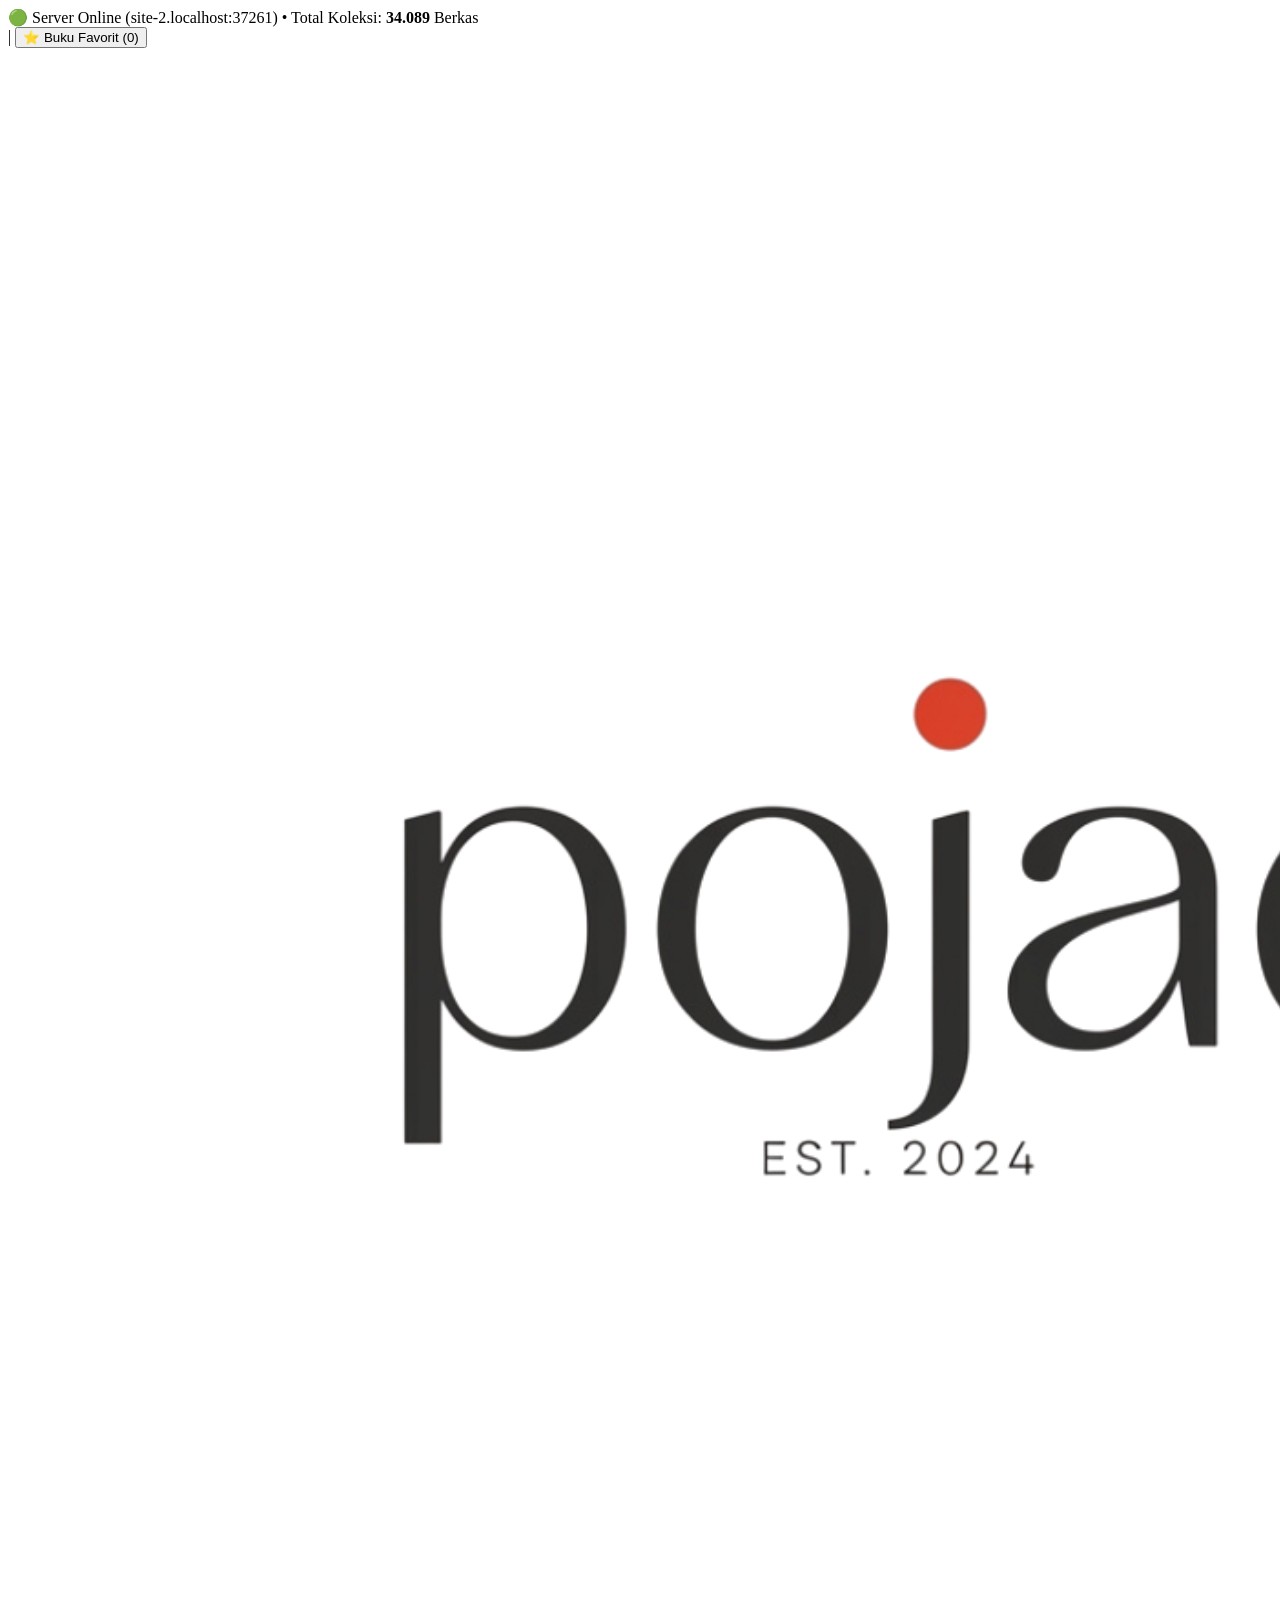
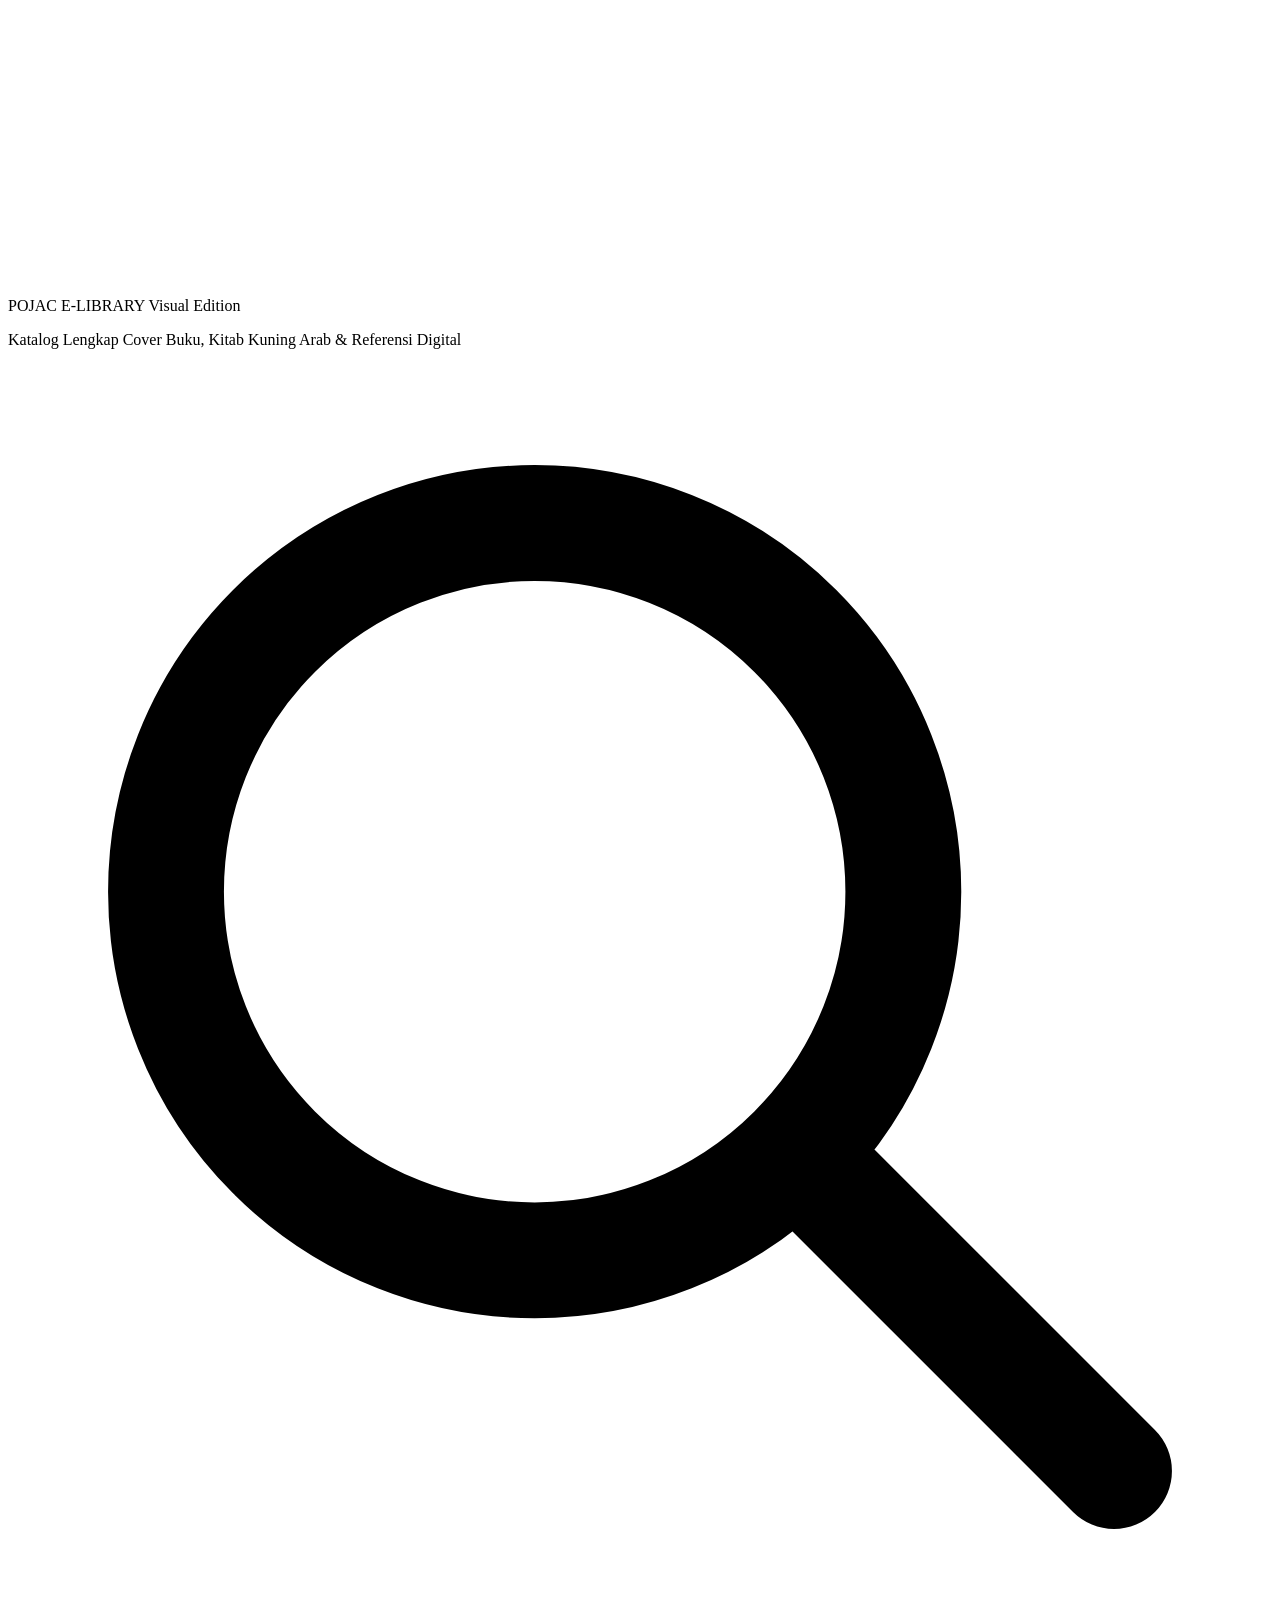
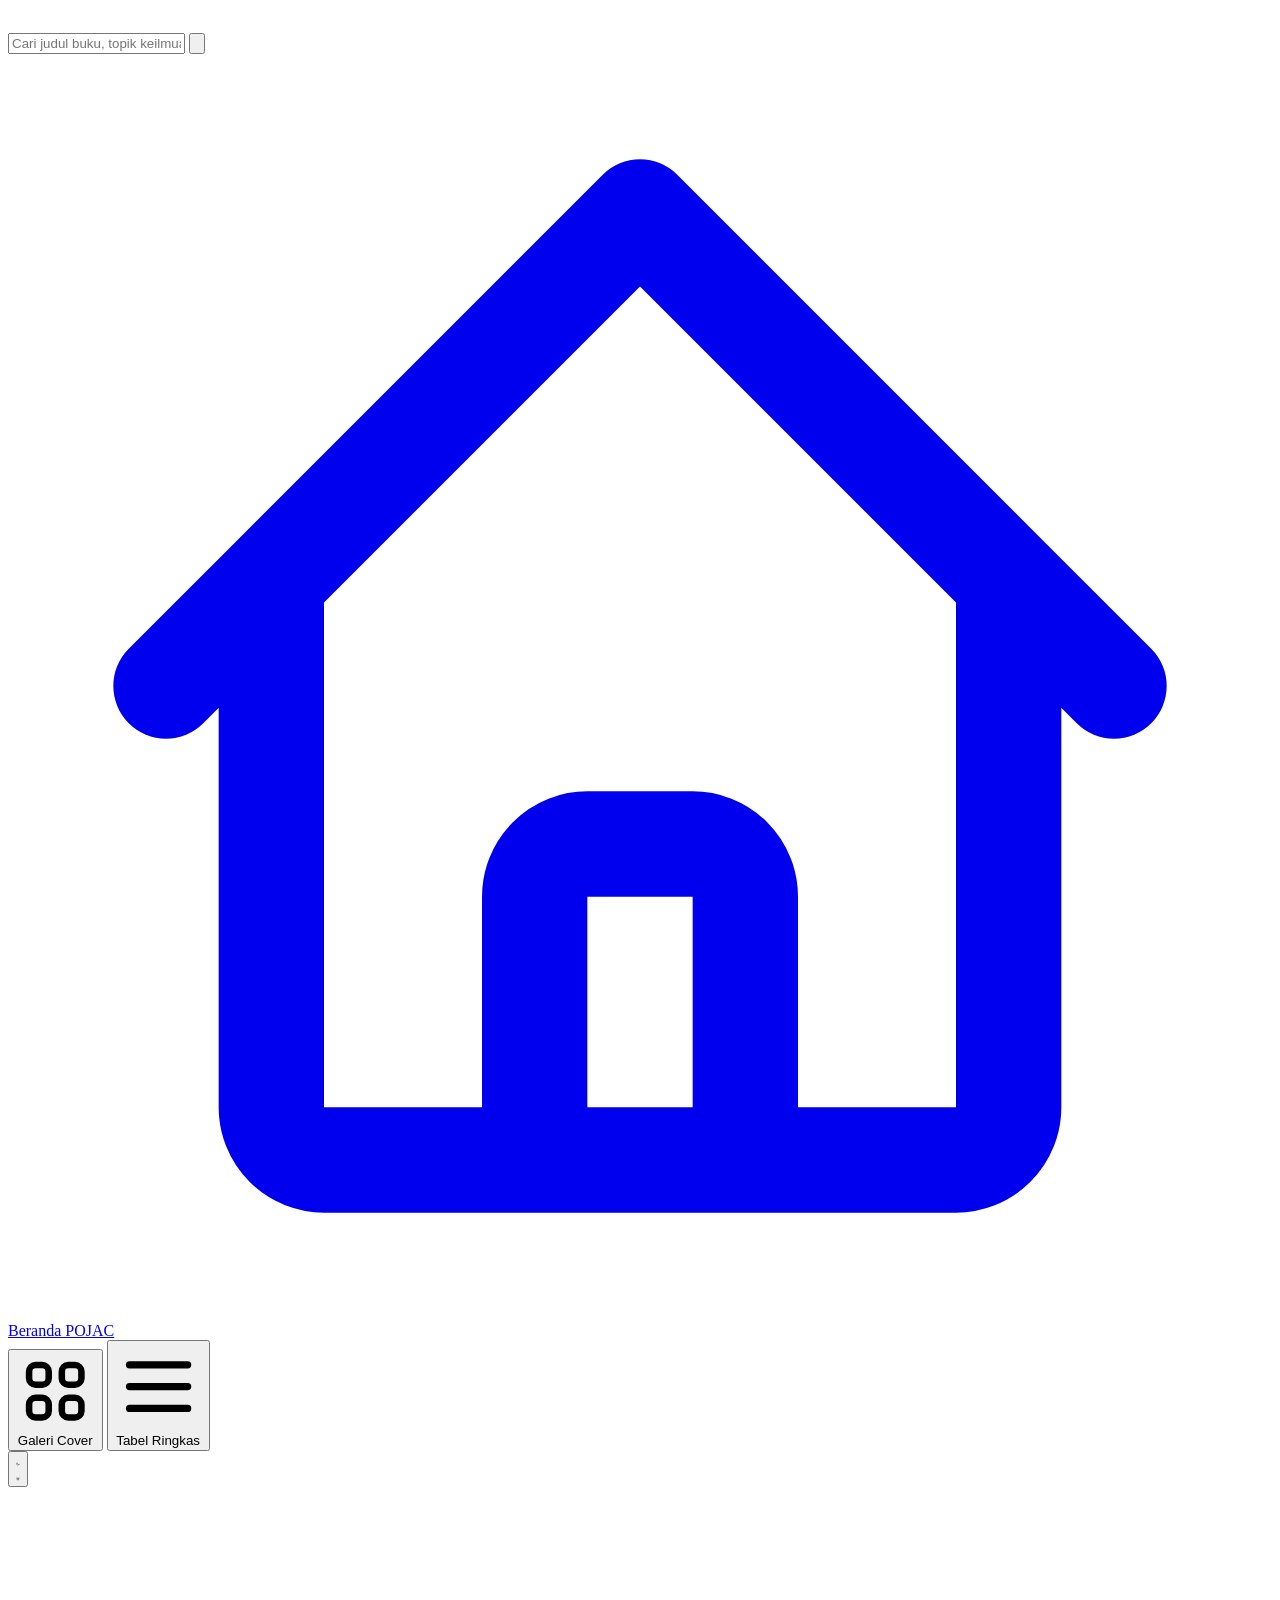
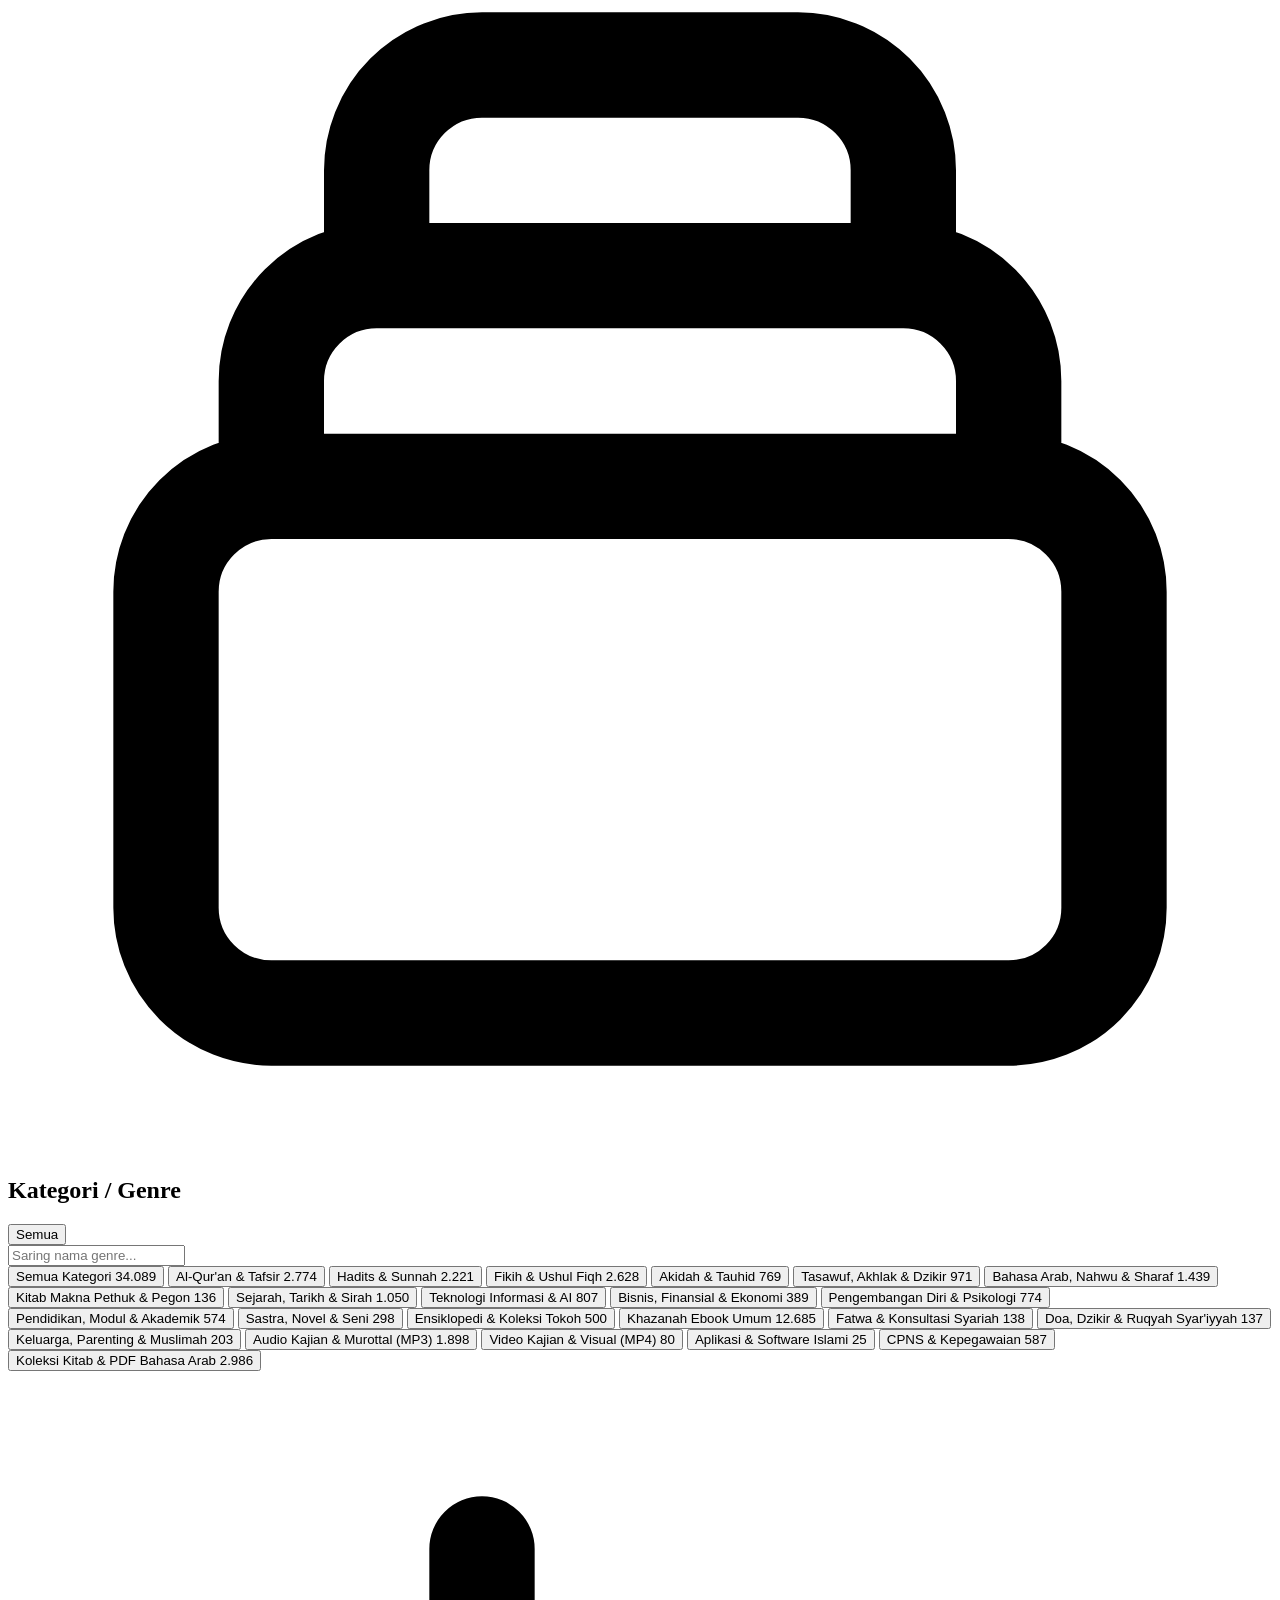
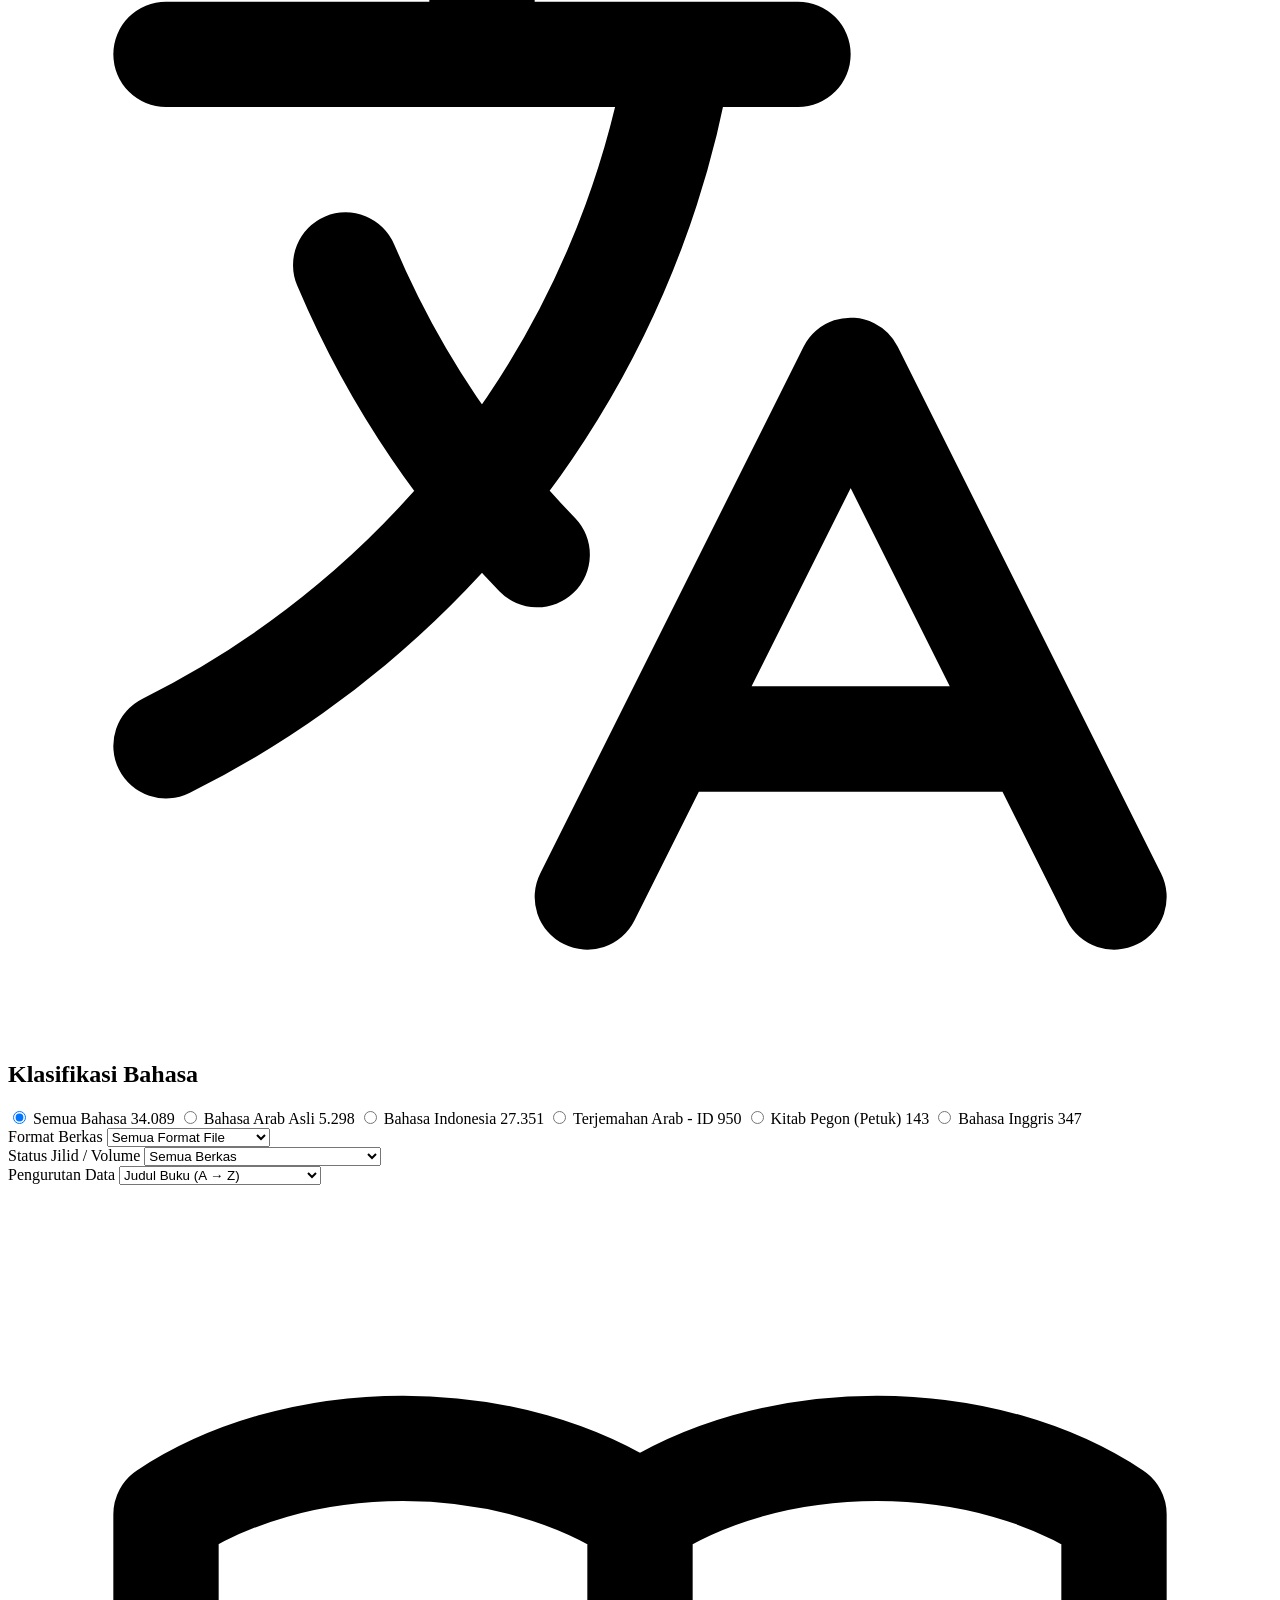
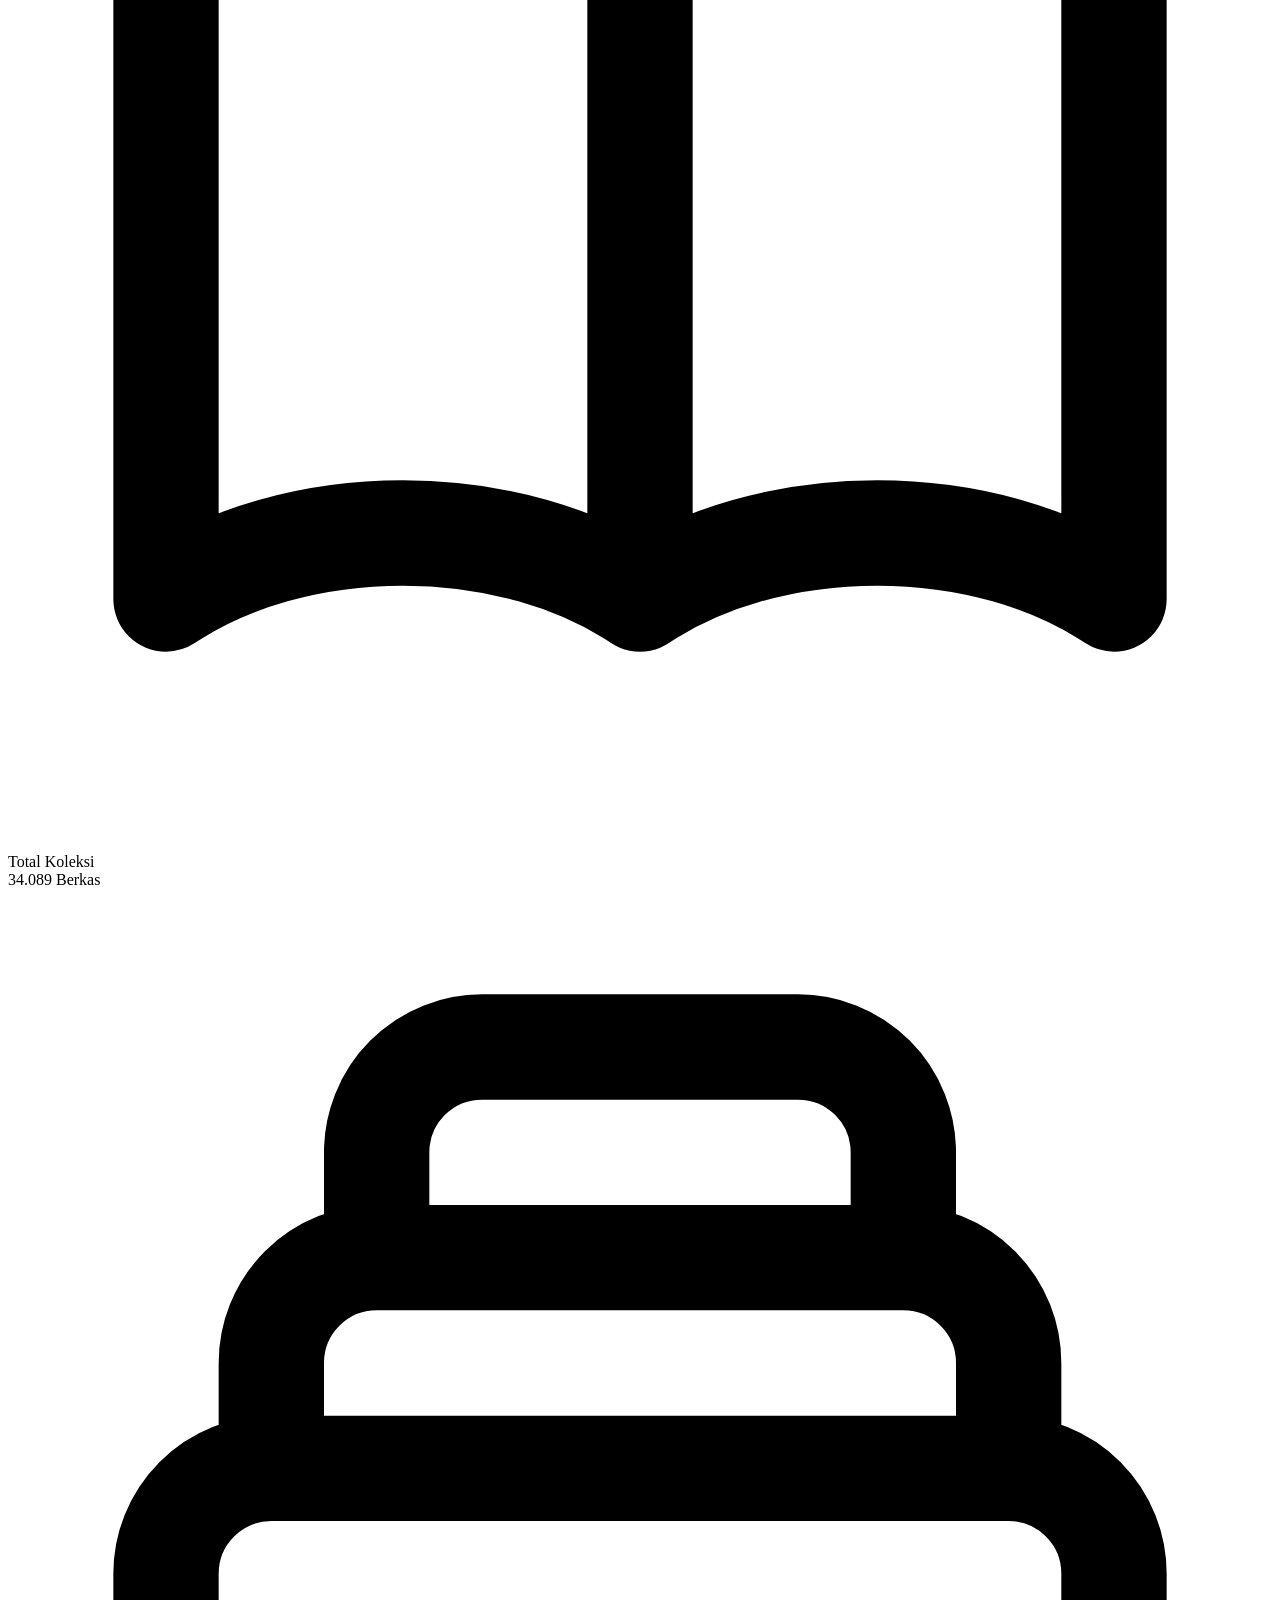
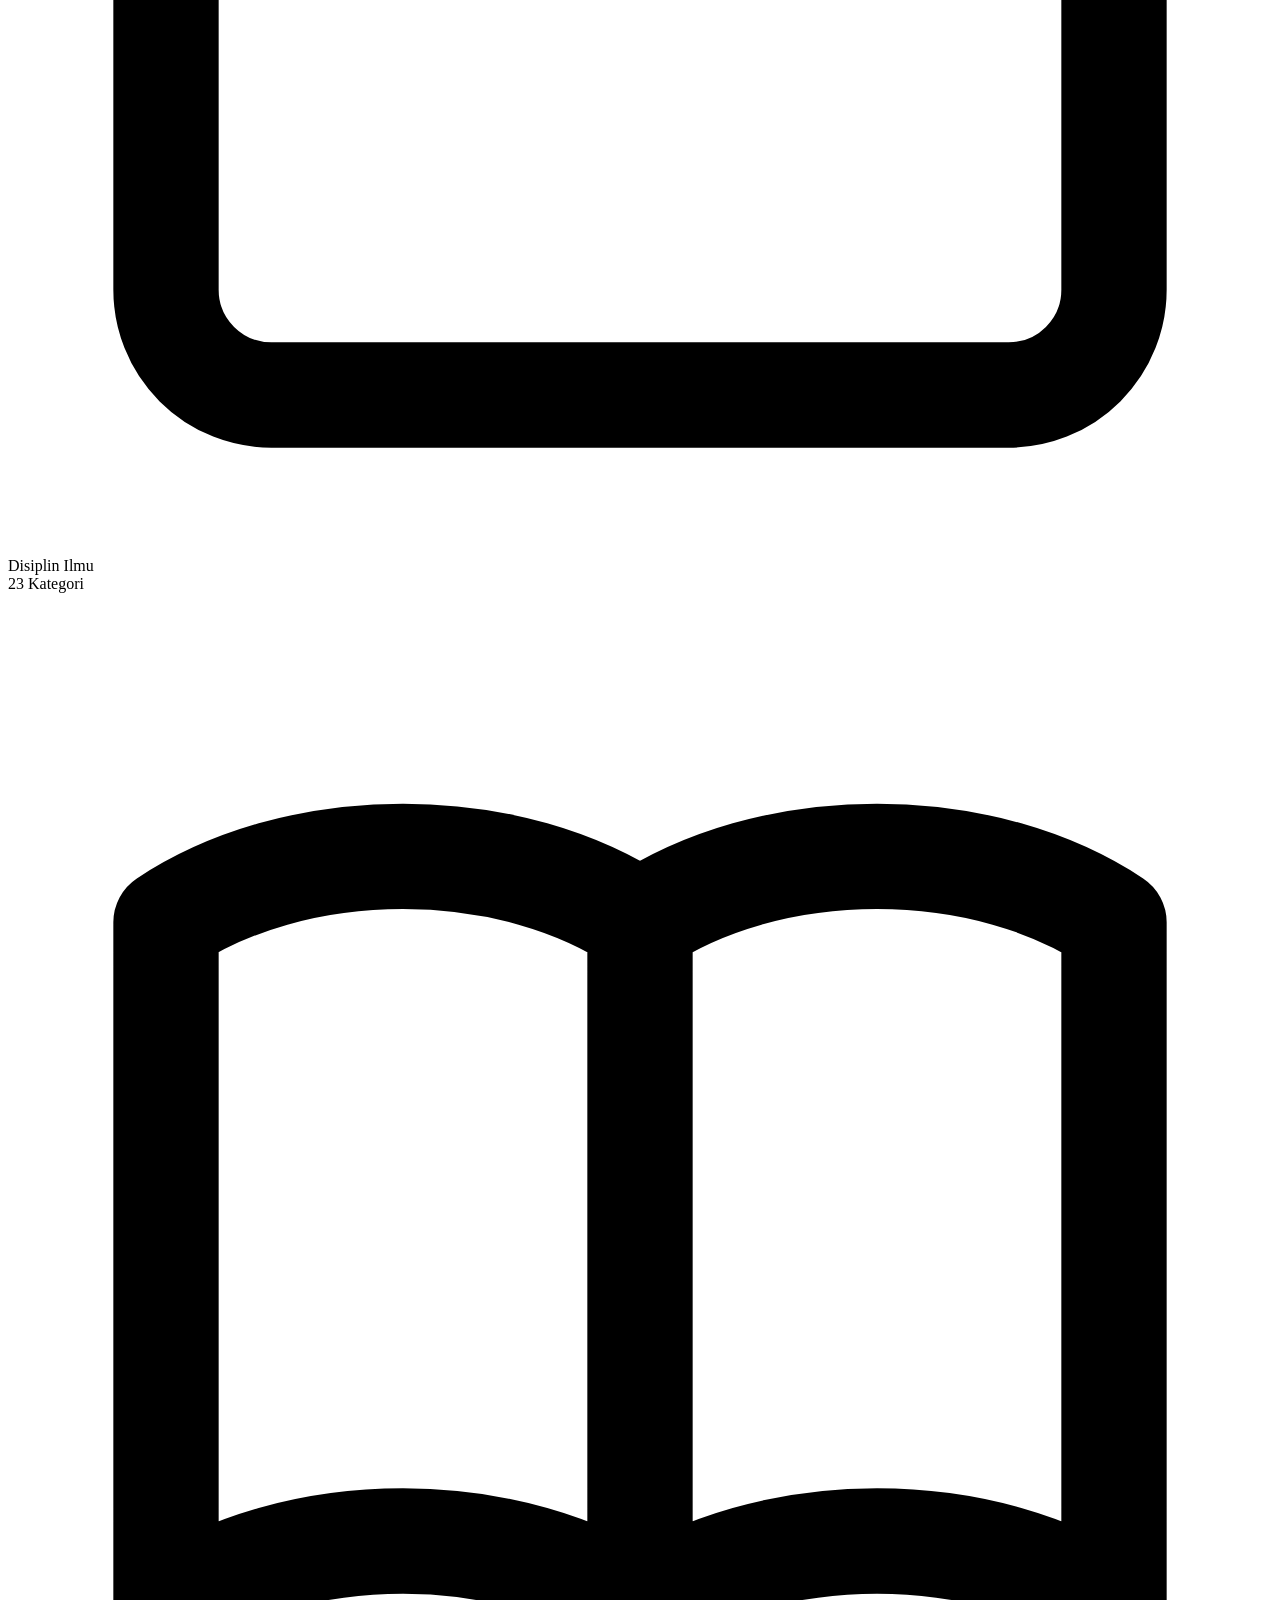
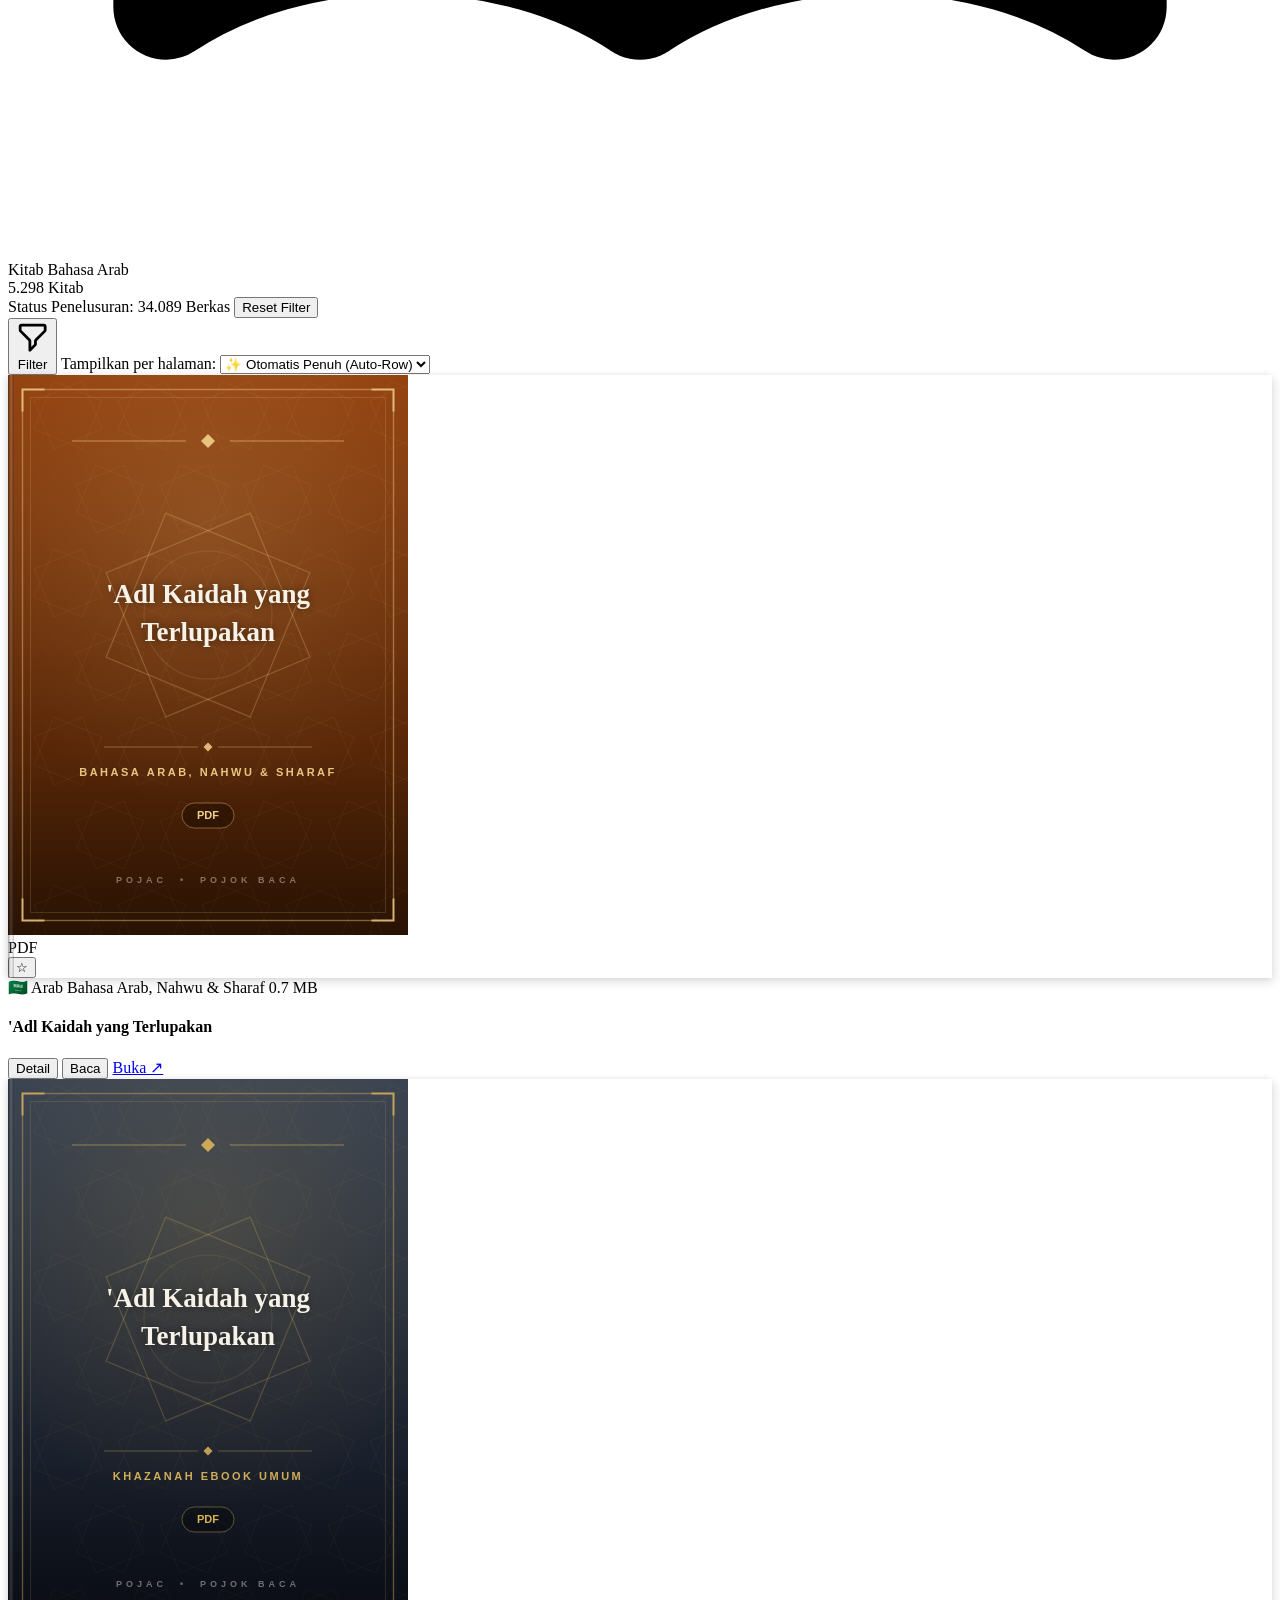
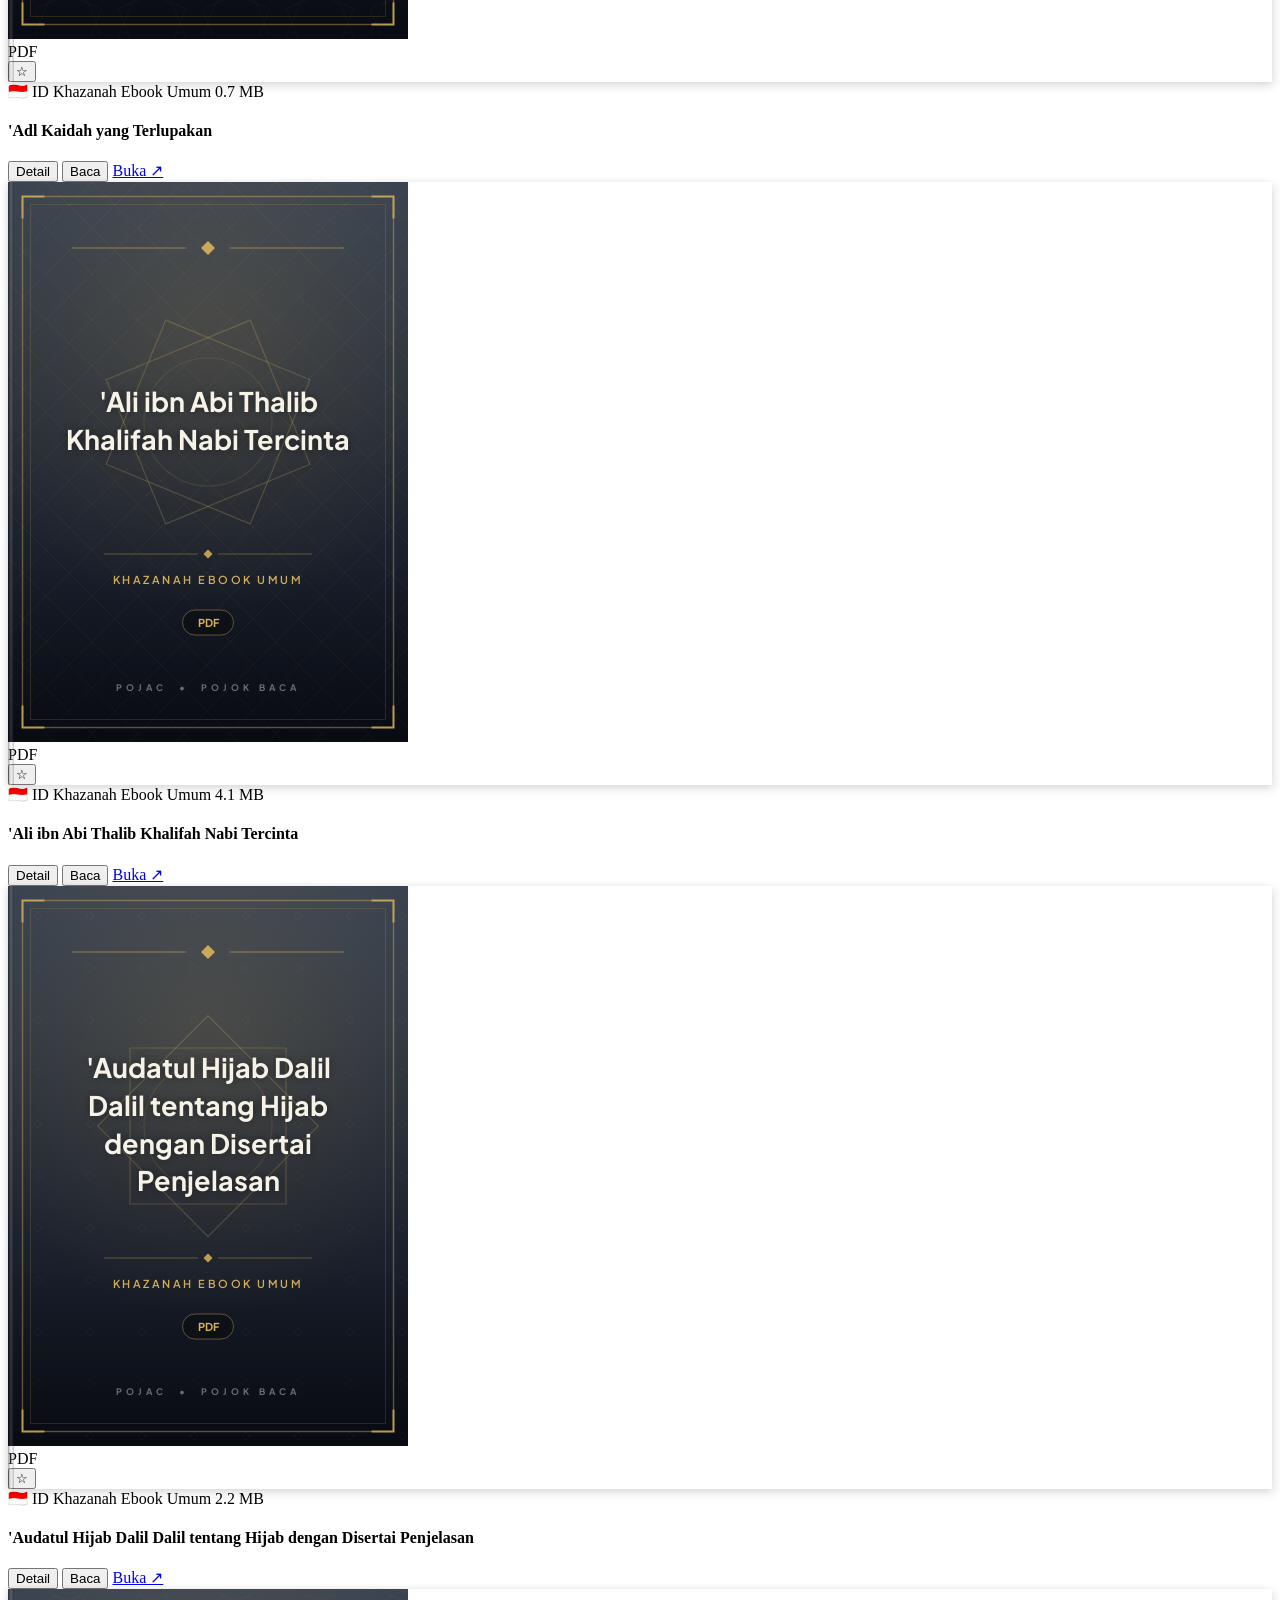
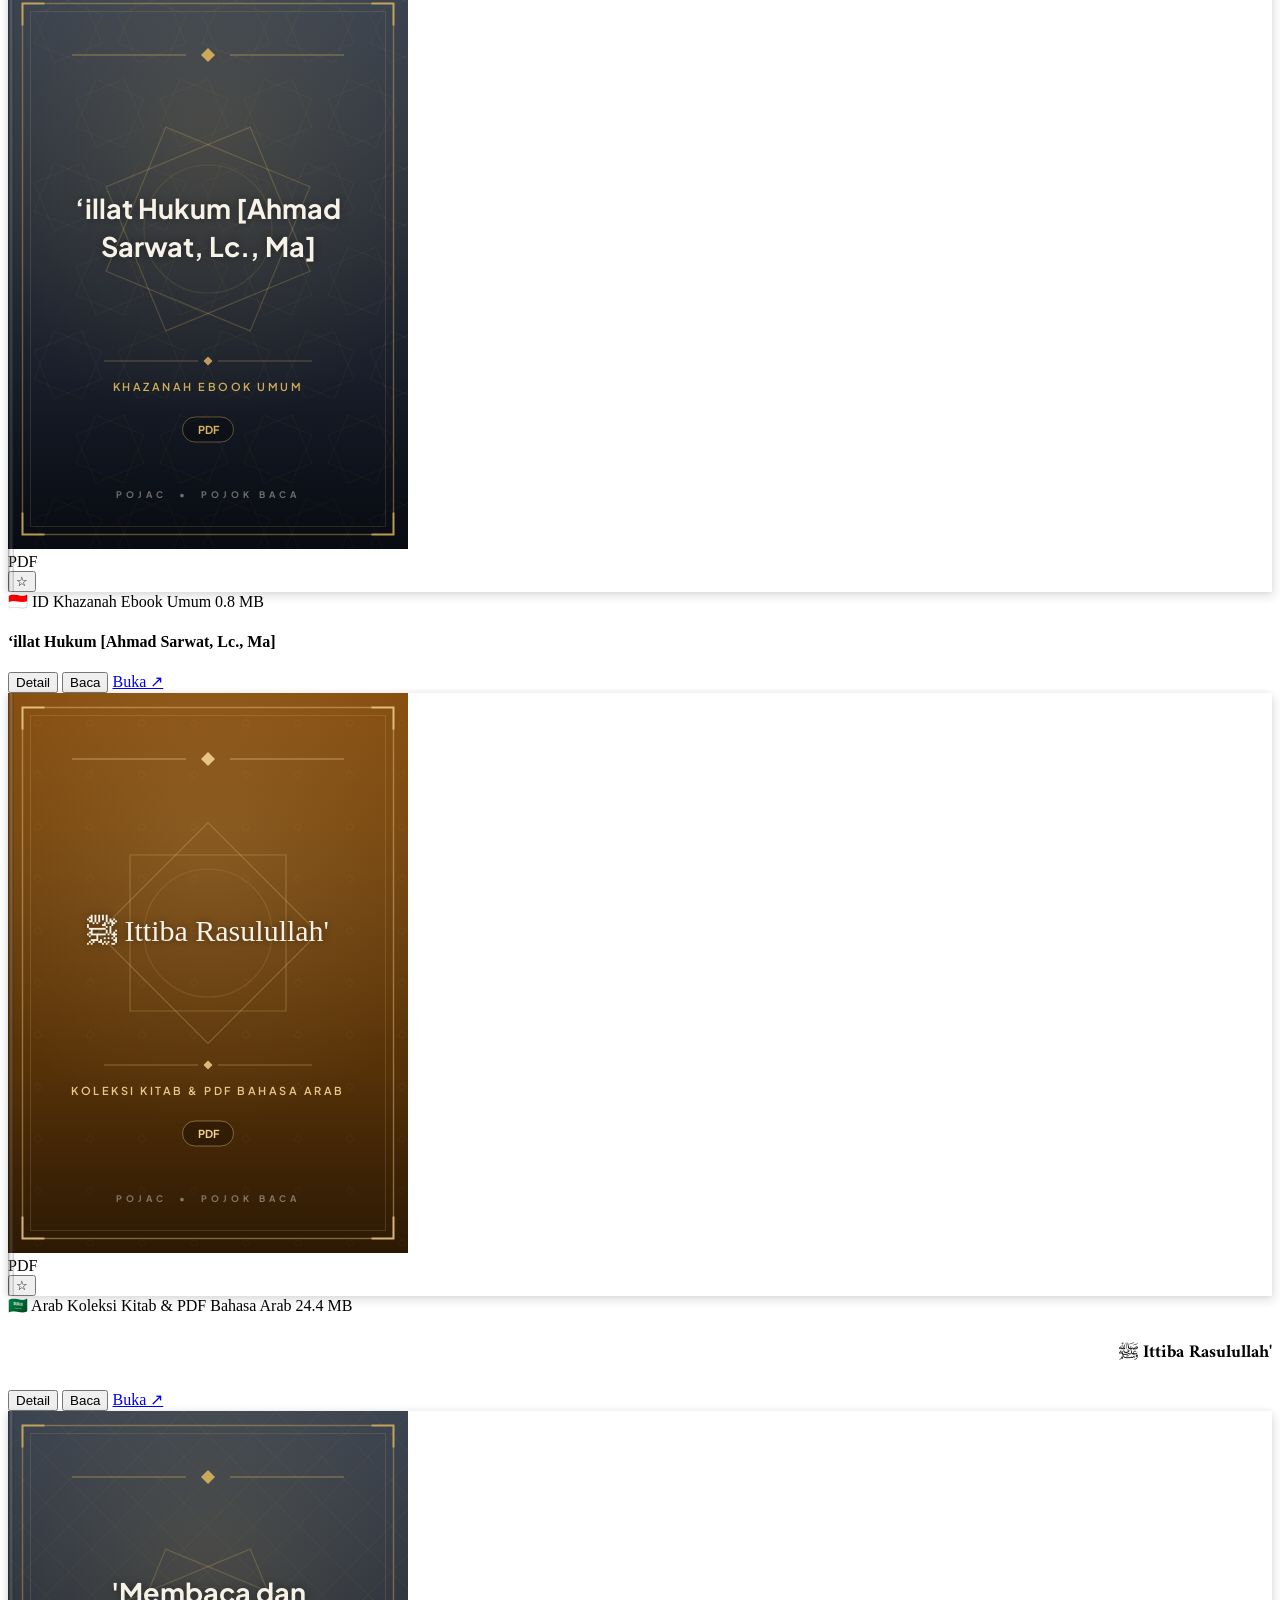
==== E-Library_Pojac.html @ 5c416cfa "feat: POJAC public static CDN assets" ====
<!DOCTYPE html>
<html lang="id" class="h-full">
<head>
  <meta charset="UTF-8">
  <meta name="viewport" content="width=device-width, initial-scale=1.0">
  <title>POJAC E-Library — Katalog Digital Pojok Baca</title>
  <meta name="description" content="Katalog digital 34.000+ koleksi kitab kuning, e-book, audio kajian & literatur modern POJAC (Pojok Baca).">
  <link rel="icon" type="image/png" href="assets/logo_pojak_square.png">

  <!-- Tailwind CSS CDN -->
  <script src="https://cdn.tailwindcss.com"></script>
  <script>
    tailwind.config = {
      darkMode: 'class',
      theme: {
        extend: {
          colors: {
            brand: {
              50: '#F0F9FF',
              100: '#E0F2FE',
              500: '#0284C7',
              600: '#0369A1',
              700: '#075985',
              800: '#0C4A6E',
              900: '#0B132B',
              950: '#070D1F'
            },
            gold: {
              400: '#FBBF24',
              500: '#F59E0B',
              600: '#D97706',
              700: '#B45309'
            }
          },
          fontFamily: {
            sans: ['"Plus Jakarta Sans"', 'ui-sans-serif', 'system-ui', 'sans-serif'],
            arabic: ['"Amiri"', '"Traditional Arabic"', 'serif']
          }
        }
      }
    }
  </script>

  <!-- Mode gelap: terapkan preferensi tersimpan sebelum render (anti-kilat putih) -->
  <script>
    (function () {
      try {
        var t = localStorage.getItem('pojac_theme');
        if (t === 'dark' || (!t && window.matchMedia && window.matchMedia('(prefers-color-scheme: dark)').matches)) {
          document.documentElement.classList.add('dark');
        }
      } catch (e) { /* abaikan */ }
    })();
  </script>
  <link rel="stylesheet" href="assets/dark-mode.css?v=2.3.0">

  <!-- Google Fonts: Plus Jakarta Sans & Amiri -->
  <link rel="preconnect" href="https://fonts.googleapis.com">
  <link rel="preconnect" href="https://fonts.gstatic.com" crossorigin>
  <link href="https://fonts.googleapis.com/css2?family=Amiri:ital,wght@0,400;0,700;1,400;1,700&family=Plus+Jakarta+Sans:ital,wght@0,400;0,500;0,600;0,700;0,800;1,400;1,600&display=swap" rel="stylesheet">

  <style>
    /* Styling scrollbar */
    ::-webkit-scrollbar { width: 7px; height: 7px; }
    ::-webkit-scrollbar-track { background: #F1F5F9; }
    ::-webkit-scrollbar-thumb { background: #CBD5E1; border-radius: 9999px; }
    ::-webkit-scrollbar-thumb:hover { background: #94A3B8; }

    .arabic-title {
      font-family: 'Amiri', serif;
      font-size: 1.12rem;
      line-height: 1.75rem;
      direction: rtl;
      text-align: right;
    }

    /* Book cover 3D spine and shine effect */
    .book-cover-frame {
      box-shadow: 2px 4px 10px rgba(0, 0, 0, 0.12), -2px 0 6px rgba(0, 0, 0, 0.08);
      position: relative;
    }
    .book-spine-line {
      position: absolute;
      top: 0;
      bottom: 0;
      left: 0;
      width: 6px;
      background: linear-gradient(to right, rgba(0,0,0,0.35), rgba(255,255,255,0.15), rgba(0,0,0,0.2));
      z-index: 10;
    }
  </style>
</head>
<body class="bg-slate-100 text-slate-800 antialiased min-h-screen flex flex-col font-sans overflow-x-hidden">

  <!-- TOP STATUS & ACCESS BAR (FULL DESKTOP) -->
  <div class="bg-slate-900 text-slate-300 text-xs px-6 py-2 border-b border-slate-800 flex flex-wrap justify-between items-center gap-2">
    <div class="flex items-center space-x-3">
      <span id="server-status-pill" class="inline-flex items-center gap-1.5 font-medium text-emerald-400">
        <span class="w-2 h-2 rounded-full bg-emerald-400 animate-pulse"></span>
        Sistem Siap (File Mode)
      </span>
      <span class="text-slate-600">•</span>
      <span>Total Koleksi: <strong class="text-white">34.089</strong> Berkas</span>
      <span class="text-slate-600 admin-only" style="display:none">•</span>
      <span class="admin-only" style="display:none">Kapasitas Cloud: <strong class="text-white">498,68 GB</strong></span>
      <span class="text-slate-600 admin-only" style="display:none">•</span>
      <span class="admin-only" style="display:none">Thumbnail: <strong class="text-amber-300">Cover GDrive + Sampul Elegan Generatif</strong></span>
    </div>
    <div class="flex items-center space-x-3.5">
      <span class="admin-only inline-flex items-center gap-1 px-2 py-0.5 rounded-md bg-amber-500/10 border border-amber-500/30 text-amber-300 font-bold" style="display:none">👑 Mode Admin</span>
      <button onclick="logoutAdmin()" class="admin-only hover:text-rose-400 font-semibold transition" style="display:none">Keluar</button>
      <span class="admin-only text-slate-700" style="display:none">|</span>
      <a href="editor.html" class="admin-only text-slate-300 hover:text-amber-300 flex items-center space-x-1 font-semibold transition" style="display:none">
        <span>⚙️ Editor Data</span>
      </a>
      <span class="admin-only text-slate-700" style="display:none">|</span>
      <a href="https://docs.google.com/spreadsheets/d/1_ObWupHQoo6bsDfFYGkOYu-vvmCAlIr1XmzSZmcgaA0/edit?gid=0#gid=0" target="_blank"
        class="admin-only text-slate-300 hover:text-amber-300 flex items-center space-x-1 font-semibold transition" style="display:none">
        <span>Buka Google Spreadsheet Master ↗</span>
      </a>
      <span class="text-slate-700">|</span>
      <button onclick="openFavoritesModal()" class="hover:text-amber-300 flex items-center space-x-1 font-semibold transition">
        <span>⭐ Buku Favorit (<span id="fav-count">0</span>)</span>
      </button>
    </div>
  </div>

  <!-- HEADER UTAMA (FULL DESKTOP) -->
  <header class="bg-white border-b border-slate-200/90 sticky top-0 z-40 shadow-xs">
    <div class="w-full px-4 sm:px-6 lg:px-8 py-3 flex flex-wrap items-center justify-between gap-x-4 gap-y-2">

      <!-- Logo & Identitas Resmi Pojac -->
      <div class="flex items-center space-x-2.5 sm:space-x-3.5 min-w-0">
        <img src="assets/logo_pojak_square.png" alt="Logo POJAC"
          class="w-10 h-10 sm:w-11 sm:h-11 object-contain rounded-xl shadow-xs border border-slate-200/80 bg-white p-0.5 shrink-0">
        <div class="min-w-0">
          <div class="flex items-center gap-2">
            <span class="text-lg sm:text-xl font-extrabold text-slate-900 tracking-tight truncate">POJAC E-LIBRARY</span>
            <span class="hidden sm:inline-block text-[10px] font-bold uppercase tracking-wider bg-slate-900 text-amber-300 px-2.5 py-0.5 rounded-md shadow-xs">
              Visual Edition
            </span>
          </div>
          <p class="hidden sm:block text-xs text-slate-500 font-medium truncate max-w-[300px] lg:max-w-none">Katalog Lengkap Cover Buku, Kitab Kuning Arab & Referensi Digital</p>
        </div>
      </div>

      <!-- Bilah Pencarian Cepat Global (Lebar & Responsif) -->
      <div class="order-last w-full sm:order-none sm:w-auto sm:flex-1 sm:max-w-3xl relative">
        <div class="absolute inset-y-0 left-0 pl-3.5 flex items-center pointer-events-none text-slate-400">
          <svg class="w-4 h-4" fill="none" stroke="currentColor" viewBox="0 0 24 24"><path stroke-linecap="round" stroke-linejoin="round" stroke-width="2.2" d="M21 21l-6-6m2-5a7 7 0 11-14 0 7 7 0 0114 0z"></path></svg>
        </div>
        <input type="text" id="search-input" 
          placeholder="Cari judul buku, topik keilmuan, teks Arab, atau nomor jilid... (Tekan / untuk mencari)"
          class="w-full pl-10 pr-10 py-2.5 text-sm bg-slate-50 hover:bg-slate-100/80 focus:bg-white border border-slate-300/80 focus:border-brand-600 rounded-xl focus:outline-none focus:ring-4 focus:ring-brand-500/10 transition shadow-inner font-medium">
        <button id="clear-search-btn" onclick="clearSearch()" class="hidden absolute inset-y-0 right-0 pr-3 flex items-center text-slate-400 hover:text-slate-600">
          <svg class="w-4 h-4" fill="none" stroke="currentColor" viewBox="0 0 24 24"><path stroke-linecap="round" stroke-linejoin="round" stroke-width="2" d="M6 18L18 6M6 6l12 12"></path></svg>
        </button>
      </div>

      <!-- Tombol Switcher Mode Tampilan & Beranda -->
      <div class="flex items-center space-x-1.5 sm:space-x-2.5 shrink-0">
        <a href="index.html" class="px-2.5 sm:px-3.5 py-2 rounded-xl bg-slate-900 hover:bg-brand-600 text-white font-bold text-xs transition flex items-center gap-1.5 shadow-2xs border border-slate-800" title="Kembali ke Halaman Utama POJAC">
          <svg class="w-4 h-4 text-amber-300" fill="none" stroke="currentColor" viewBox="0 0 24 24"><path stroke-linecap="round" stroke-linejoin="round" stroke-width="2" d="M3 12l2-2m0 0l7-7 7 7M5 10v10a1 1 0 001 1h3m10-11l2 2m-2-2v10a1 1 0 01-1 1h-3m-6 0a1 1 0 001-1v-4a1 1 0 011-1h2a1 1 0 011 1v4a1 1 0 001 1m-6 0h6"></path></svg>
          <span class="hidden sm:inline">Beranda POJAC</span>
        </a>

        <div class="bg-slate-100 p-1 rounded-xl flex items-center border border-slate-200 text-xs font-semibold">
          <button id="view-grid-btn" onclick="setViewMode('grid')" class="px-2 sm:px-3 py-1.5 rounded-lg bg-white text-slate-900 shadow-xs transition flex items-center gap-1.5">
            <svg class="w-3.5 h-3.5 text-slate-700" fill="none" stroke="currentColor" viewBox="0 0 24 24"><path stroke-linecap="round" stroke-linejoin="round" stroke-width="2" d="M4 6a2 2 0 012-2h2a2 2 0 012 2v2a2 2 0 01-2 2H6a2 2 0 01-2-2V6zM14 6a2 2 0 012-2h2a2 2 0 012 2v2a2 2 0 01-2 2h-2a2 2 0 01-2-2V6zM4 16a2 2 0 012-2h2a2 2 0 012 2v2a2 2 0 01-2 2H6a2 2 0 01-2-2v-2zM14 16a2 2 0 012-2h2a2 2 0 012 2v2a2 2 0 01-2 2h-2a2 2 0 01-2-2v-2z"></path></svg>
            <span class="hidden md:inline">Galeri Cover</span>
          </button>
          <button id="view-table-btn" onclick="setViewMode('table')" class="px-2 sm:px-3 py-1.5 rounded-lg text-slate-600 hover:text-slate-900 transition flex items-center gap-1.5">
            <svg class="w-3.5 h-3.5 text-slate-500" fill="none" stroke="currentColor" viewBox="0 0 24 24"><path stroke-linecap="round" stroke-linejoin="round" stroke-width="2" d="M4 6h16M4 12h16M4 18h16"></path></svg>
            <span class="hidden md:inline">Tabel Ringkas</span>
          </button>
        </div>

        <!-- Tombol Mode Gelap / Terang -->
        <button onclick="toggleTheme()" title="Mode Gelap / Terang" class="w-9 h-9 rounded-xl bg-slate-100 border border-slate-200 text-slate-600 hover:text-slate-900 flex items-center justify-center transition">
          <svg class="w-4 h-4 dark:hidden" fill="none" stroke="currentColor" viewBox="0 0 24 24"><path stroke-linecap="round" stroke-linejoin="round" stroke-width="2" d="M20.354 15.354A9 9 0 018.646 3.646 9.003 9.003 0 0012 21a9.003 9.003 0 008.354-5.646z"></path></svg>
          <svg class="w-4 h-4 hidden dark:inline" fill="none" stroke="currentColor" viewBox="0 0 24 24"><path stroke-linecap="round" stroke-linejoin="round" stroke-width="2" d="M12 3v1m0 16v1m9-9h-1M4 12H3m15.364 6.364l-.707-.707M6.343 6.343l-.707-.707m12.728 0l-.707.707M6.343 17.657l-.707.707M16 12a4 4 0 11-8 0 4 4 0 018 0z"></path></svg>
        </button>
      </div>

    </div>
  </header>

  <!-- WORKSPACE UTAMA: FULL DESKTOP 2-KOLOM -->
  <div class="w-full px-6 lg:px-8 py-5 flex-1 flex gap-6">

    <!-- KOLOM KIRI: PANEL FILTER (STICKY / DRAWER DI MOBILE) -->
    <aside id="filter-sidebar" class="hidden lg:block w-full lg:w-80 shrink-0 space-y-4">

      <!-- Kartu Filter Kategori / Genre -->
      <div class="bg-white p-4 rounded-2xl border border-slate-200/90 shadow-xs">
        <div class="flex items-center justify-between mb-2.5">
          <h2 class="text-xs font-bold text-slate-600 uppercase tracking-wider flex items-center gap-1.5">
            <svg class="w-4 h-4 text-brand-600" fill="none" stroke="currentColor" viewBox="0 0 24 24"><path stroke-linecap="round" stroke-linejoin="round" stroke-width="2" d="M19 11H5m14 0a2 2 0 012 2v6a2 2 0 01-2 2H5a2 2 0 01-2-2v-6a2 2 0 012-2m14 0V9a2 2 0 00-2-2M5 11V9a2 2 0 012-2m0 0V5a2 2 0 012-2h6a2 2 0 012 2v2M7 7h10"></path></svg>
            Kategori / Genre
          </h2>
          <button onclick="resetCategory()" class="text-xs text-brand-600 hover:text-brand-800 font-bold">Semua</button>
        </div>
        <input type="text" id="cat-search-input" placeholder="Saring nama genre..." 
          class="w-full mb-2 px-2.5 py-1.5 text-xs bg-slate-50 border border-slate-200 rounded-lg focus:outline-none focus:ring-1 focus:ring-brand-500 font-medium">
        <div class="space-y-1 max-h-56 overflow-y-auto pr-1 text-xs" id="category-list">
          <div class="text-slate-400 py-3 text-center text-xs">Memuat daftar kategori...</div>
        </div>
      </div>

      <!-- Kartu Filter Bahasa -->
      <div class="bg-white p-4 rounded-2xl border border-slate-200/90 shadow-xs">
        <h2 class="text-xs font-bold text-slate-600 uppercase tracking-wider mb-2.5 flex items-center gap-1.5">
          <svg class="w-4 h-4 text-emerald-600" fill="none" stroke="currentColor" viewBox="0 0 24 24"><path stroke-linecap="round" stroke-linejoin="round" stroke-width="2" d="M3 5h12M9 3v2m1.048 9.5A18.022 18.022 0 016.412 9m6.088 9h7M11 21l5-10 5 10M12.751 5C11.783 10.77 8.07 15.61 3 18.129"></path></svg>
          Klasifikasi Bahasa
        </h2>
        <div class="space-y-1 text-xs">
          <label class="flex items-center justify-between p-2 rounded-xl hover:bg-slate-50 cursor-pointer border border-transparent has-[:checked]:border-emerald-200 has-[:checked]:bg-emerald-50/60 transition">
            <span class="flex items-center gap-2">
              <input type="radio" name="lang-filter" value="" checked onchange="onFilterChange()" class="text-emerald-600 focus:ring-emerald-500">
              <span class="font-medium text-slate-700">Semua Bahasa</span>
            </span>
            <span id="langcount-all" class="text-[11px] font-semibold font-mono bg-slate-100 text-slate-600 px-2 py-0.5 rounded-full">34.089</span>
          </label>
          <label class="flex items-center justify-between p-2 rounded-xl hover:bg-slate-50 cursor-pointer border border-transparent has-[:checked]:border-emerald-200 has-[:checked]:bg-emerald-50/60 transition">
            <span class="flex items-center gap-2">
              <input type="radio" name="lang-filter" value="Arab" onchange="onFilterChange()" class="text-emerald-600 focus:ring-emerald-500">
              <span class="font-medium text-slate-700">Bahasa Arab Asli</span>
            </span>
            <span id="langcount-arab" class="text-[11px] font-semibold font-mono bg-slate-100 text-slate-600 px-2 py-0.5 rounded-full">5.298</span>
          </label>
          <label class="flex items-center justify-between p-2 rounded-xl hover:bg-slate-50 cursor-pointer border border-transparent has-[:checked]:border-emerald-200 has-[:checked]:bg-emerald-50/60 transition">
            <span class="flex items-center gap-2">
              <input type="radio" name="lang-filter" value="Indonesia" onchange="onFilterChange()" class="text-emerald-600 focus:ring-emerald-500">
              <span class="font-medium text-slate-700">Bahasa Indonesia</span>
            </span>
            <span id="langcount-id" class="text-[11px] font-semibold font-mono bg-slate-100 text-slate-600 px-2 py-0.5 rounded-full">27.351</span>
          </label>
          <label class="flex items-center justify-between p-2 rounded-xl hover:bg-slate-50 cursor-pointer border border-transparent has-[:checked]:border-emerald-200 has-[:checked]:bg-emerald-50/60 transition">
            <span class="flex items-center gap-2">
              <input type="radio" name="lang-filter" value="Terjemahan (Arab - ID)" onchange="onFilterChange()" class="text-emerald-600 focus:ring-emerald-500">
              <span class="font-medium text-slate-700">Terjemahan Arab - ID</span>
            </span>
            <span id="langcount-tr" class="text-[11px] font-semibold font-mono bg-slate-100 text-slate-600 px-2 py-0.5 rounded-full">950</span>
          </label>
          <label class="flex items-center justify-between p-2 rounded-xl hover:bg-slate-50 cursor-pointer border border-transparent has-[:checked]:border-emerald-200 has-[:checked]:bg-emerald-50/60 transition">
            <span class="flex items-center gap-2">
              <input type="radio" name="lang-filter" value="Pegon / Jawa" onchange="onFilterChange()" class="text-emerald-600 focus:ring-emerald-500">
              <span class="font-medium text-slate-700">Kitab Pegon (Petuk)</span>
            </span>
            <span id="langcount-pg" class="text-[11px] font-semibold font-mono bg-slate-100 text-slate-600 px-2 py-0.5 rounded-full">143</span>
          </label>
          <label class="flex items-center justify-between p-2 rounded-xl hover:bg-slate-50 cursor-pointer border border-transparent has-[:checked]:border-emerald-200 has-[:checked]:bg-emerald-50/60 transition">
            <span class="flex items-center gap-2">
              <input type="radio" name="lang-filter" value="Inggris" onchange="onFilterChange()" class="text-emerald-600 focus:ring-emerald-500">
              <span class="font-medium text-slate-700">Bahasa Inggris</span>
            </span>
            <span id="langcount-en" class="text-[11px] font-semibold font-mono bg-slate-100 text-slate-600 px-2 py-0.5 rounded-full">347</span>
          </label>
        </div>
      </div>

      <!-- Kartu Filter Teknis & Pengurutan -->
      <div class="bg-white p-4 rounded-2xl border border-slate-200/90 shadow-xs space-y-3.5">
        <div>
          <label class="text-xs font-bold text-slate-600 uppercase tracking-wider block mb-1.5">Format Berkas</label>
          <select id="format-filter" onchange="onFilterChange()" class="w-full text-xs p-2 bg-slate-50 border border-slate-200 rounded-xl focus:ring-2 focus:ring-brand-500 focus:outline-none font-medium">
            <option value="">Semua Format File</option>
            <!-- Opsi format dibangun dinamis dari data oleh buildFormatFilter() -->
          </select>
        </div>

        <div>
          <label class="text-xs font-bold text-slate-600 uppercase tracking-wider block mb-1.5">Status Jilid / Volume</label>
          <select id="volume-filter" onchange="onFilterChange()" class="w-full text-xs p-2 bg-slate-50 border border-slate-200 rounded-xl focus:ring-2 focus:ring-brand-500 focus:outline-none font-medium">
            <option value="">Semua Berkas</option>
            <option value="multi">📚 Kitab Berjilid Saja (3.751 jilid)</option>
            <option value="single">📄 Naskah Tunggal (30.338 berkas)</option>
          </select>
        </div>

        <div>
          <label class="text-xs font-bold text-slate-600 uppercase tracking-wider block mb-1.5">Pengurutan Data</label>
          <select id="sort-filter" onchange="onFilterChange()" class="w-full text-xs p-2 bg-slate-50 border border-slate-200 rounded-xl focus:ring-2 focus:ring-brand-500 focus:outline-none font-medium">
            <option value="title-asc">Judul Buku (A → Z)</option>
            <option value="title-desc">Judul Buku (Z → A)</option>
            <option value="pop-desc">🔥 Terpopuler (Sering Dibuka)</option>
            <option value="size-desc">Ukuran Berkas (Terbesar)</option>
            <option value="size-asc">Ukuran Berkas (Terkecil)</option>
            <option value="cat-asc">Kategori / Disiplin Ilmu</option>
          </select>
        </div>
      </div>

    </aside>

    <!-- KOLOM KANAN: AREA UTAMA (FLUID 100% DESKTOP) -->
    <main class="flex-1 flex flex-col min-w-0">

      <!-- BANNER METRIK STATISTIK -->
      <div id="statx-grid" class="grid grid-cols-2 md:grid-cols-4 gap-4 mb-4">
        <div class="bg-white p-4 rounded-2xl border border-slate-200/90 shadow-xs flex items-center space-x-3.5">
          <div class="w-12 h-12 rounded-xl bg-brand-50 text-brand-600 flex items-center justify-center shrink-0">
            <svg class="w-6 h-6" fill="none" stroke="currentColor" viewBox="0 0 24 24"><path stroke-linecap="round" stroke-linejoin="round" stroke-width="2" d="M12 6.253v13m0-13C10.832 5.477 9.246 5 7.5 5S4.168 5.477 3 6.253v13C4.168 18.477 5.754 18 7.5 18s3.332.477 4.5 1.253m0-13C13.168 5.477 14.754 5 16.5 5c1.747 0 3.332.477 4.5 1.253v13C19.832 18.477 18.247 18 16.5 18c-1.746 0-3.332.477-4.5 1.253"></path></svg>
          </div>
          <div>
            <div class="text-[11px] font-bold text-slate-400 uppercase tracking-wider">Total Koleksi</div>
            <div class="text-xl font-extrabold text-slate-900 font-mono"><span id="statx-total">34.089</span> <span class="text-xs font-semibold text-slate-500 font-sans">Berkas</span></div>
          </div>
        </div>

        <div class="bg-white p-4 rounded-2xl border border-slate-200/90 shadow-xs flex items-center space-x-3.5 admin-only" style="display:none">
          <div class="w-12 h-12 rounded-xl bg-emerald-50 text-emerald-600 flex items-center justify-center shrink-0">
            <svg class="w-6 h-6" fill="none" stroke="currentColor" viewBox="0 0 24 24"><path stroke-linecap="round" stroke-linejoin="round" stroke-width="2" d="M4 7v10c0 2.21 3.582 4 8 4s8-1.79 8-4V7M4 7c0 2.21 3.582 4 8 4s8-1.79 8-4M4 7c0-2.21 3.582-4 8-4s8 1.79 8 4m0 5c0 2.21-3.582 4-8 4s-8-1.79-8-4"></path></svg>
          </div>
          <div>
            <div class="text-[11px] font-bold text-slate-400 uppercase tracking-wider">Kapasitas Cloud</div>
            <div class="text-xl font-extrabold text-slate-900 font-mono"><span id="statx-gb">498,68</span> <span class="text-xs font-semibold text-slate-500 font-sans">GB</span></div>
          </div>
        </div>

        <div class="bg-white p-4 rounded-2xl border border-slate-200/90 shadow-xs flex items-center space-x-3.5">
          <div class="w-12 h-12 rounded-xl bg-indigo-50 text-indigo-600 flex items-center justify-center shrink-0">
            <svg class="w-6 h-6" fill="none" stroke="currentColor" viewBox="0 0 24 24"><path stroke-linecap="round" stroke-linejoin="round" stroke-width="2" d="M19 11H5m14 0a2 2 0 012 2v6a2 2 0 01-2 2H5a2 2 0 01-2-2v-6a2 2 0 012-2m14 0V9a2 2 0 00-2-2M5 11V9a2 2 0 012-2m0 0V5a2 2 0 012-2h6a2 2 0 012 2v2M7 7h10"></path></svg>
          </div>
          <div>
            <div class="text-[11px] font-bold text-slate-400 uppercase tracking-wider">Disiplin Ilmu</div>
            <div class="text-xl font-extrabold text-slate-900 font-mono"><span id="statx-cats">23</span> <span class="text-xs font-semibold text-slate-500 font-sans">Kategori</span></div>
          </div>
        </div>

        <div class="bg-white p-4 rounded-2xl border border-slate-200/90 shadow-xs flex items-center space-x-3.5">
          <div class="w-12 h-12 rounded-xl bg-amber-50 text-amber-600 flex items-center justify-center shrink-0">
            <svg class="w-6 h-6" fill="none" stroke="currentColor" viewBox="0 0 24 24"><path stroke-linecap="round" stroke-linejoin="round" stroke-width="2" d="M12 6.253v13m0-13C10.832 5.477 9.246 5 7.5 5S4.168 5.477 3 6.253v13C4.168 18.477 5.754 18 7.5 18s3.332.477 4.5 1.253m0-13C13.168 5.477 14.754 5 16.5 5c1.747 0 3.332.477 4.5 1.253v13C19.832 18.477 18.247 18 16.5 18c-1.746 0-3.332.477-4.5 1.253"></path></svg>
          </div>
          <div>
            <div class="text-[11px] font-bold text-slate-400 uppercase tracking-wider">Kitab Bahasa Arab</div>
            <div class="text-xl font-extrabold text-slate-900 font-mono"><span id="statx-arab">5.298</span> <span class="text-xs font-semibold text-slate-500 font-sans">Kitab</span></div>
          </div>
        </div>
      </div>

      <!-- STATUS & FILTER AKTIF TOOLBAR -->
      <div class="bg-white px-5 py-3 rounded-2xl border border-slate-200/90 shadow-xs mb-4 flex flex-wrap items-center justify-between gap-3 text-xs">
        <div class="flex items-center gap-2 flex-wrap">
          <span class="text-slate-500 font-medium">Status Penelusuran:</span>
          <span id="results-count" class="font-bold text-slate-900 text-sm">Memuat koleksi...</span>
          <span id="active-cat-badge" class="hidden px-2.5 py-0.5 rounded-lg bg-brand-50 text-brand-800 font-semibold border border-brand-200"></span>
          <span id="active-lang-badge" class="hidden px-2.5 py-0.5 rounded-lg bg-emerald-50 text-emerald-800 font-semibold border border-emerald-200"></span>
          <span id="active-fmt-badge" class="hidden px-2.5 py-0.5 rounded-lg bg-purple-50 text-purple-800 font-semibold border border-purple-200"></span>
          <button id="reset-all-filters-btn" onclick="resetAllFilters()" class="hidden text-brand-600 hover:text-brand-800 font-bold underline ml-1">
            Reset Filter
          </button>
        </div>

        <div class="flex items-center space-x-2">
          <button id="filter-toggle-btn" onclick="toggleFilterSidebar()" class="lg:hidden px-3 py-1.5 rounded-lg bg-slate-900 text-white font-bold flex items-center gap-1.5 transition">
            <svg class="w-3.5 h-3.5" fill="none" stroke="currentColor" viewBox="0 0 24 24"><path stroke-linecap="round" stroke-linejoin="round" stroke-width="2" d="M3 4a1 1 0 011-1h16a1 1 0 011 1v2.586a1 1 0 01-.293.707l-6.414 6.414a1 1 0 00-.293.707V17l-4 4v-6.586a1 1 0 00-.293-.707L3.293 7.293A1 1 0 013 6.586V4z"></path></svg>
            <span>Filter</span>
          </button>
          <label class="text-slate-500 font-medium">Tampilkan per halaman:</label>
          <select id="page-size" onchange="changePageSize()" class="bg-slate-50 border border-slate-200 rounded-lg px-2.5 py-1 font-semibold focus:outline-none focus:ring-1 focus:ring-brand-500">
            <option value="auto" selected>✨ Otomatis Penuh (Auto-Row)</option>
            <option value="25">25 buku (5 baris)</option>
            <option value="50">50 buku (10 baris)</option>
            <option value="60">60 buku (Universal Full)</option>
            <option value="100">100 buku (20 baris)</option>
          </select>
        </div>
      </div>

      <!-- KONTAINER HASIL BUKU (FULL DESKTOP GALLERY GRID / TABLE) -->
      <div id="books-container" class="min-h-[450px]">
        <!-- Injected via JavaScript -->
      </div>

      <!-- BILAH PAGINASI -->
      <div class="mt-6 flex flex-col sm:flex-row items-center justify-between gap-4 bg-white px-5 py-3.5 rounded-2xl border border-slate-200/90 shadow-xs text-xs">
        <div class="text-slate-600 font-medium" id="pagination-info">
          Menampilkan 0 - 0 dari 0 berkas
        </div>
        <div class="flex items-center space-x-1" id="pagination-buttons">
          <!-- Tombol halaman -->
        </div>
      </div>

    </main>

  </div>

  <!-- MODAL DETAIL BUKU BESERTA PREVIEW THUMBNAIL BESAR -->
  <div id="detail-modal" class="fixed inset-0 z-50 bg-slate-900/60 backdrop-blur-xs hidden flex items-center justify-center p-4">
    <div class="bg-white rounded-3xl max-w-3xl w-full p-6 shadow-2xl border border-slate-200 overflow-hidden transform transition-all max-h-[90vh] flex flex-col">
      <div class="flex items-start justify-between pb-4 border-b border-slate-100">
        <div>
          <div class="flex items-center gap-2 mb-1">
            <span id="modal-cat-badge" class="text-[10px] font-bold uppercase tracking-wider bg-brand-100 text-brand-800 px-2.5 py-0.5 rounded-md">Kategori</span>
            <span id="modal-lang-badge" class="text-[10px] font-bold bg-emerald-100 text-emerald-800 px-2.5 py-0.5 rounded-md">Bahasa</span>
          </div>
          <h3 id="modal-title" class="text-lg font-bold text-slate-900 line-clamp-2 leading-snug">Judul Buku</h3>
        </div>
        <button onclick="closeDetailModal()" class="text-slate-400 hover:text-slate-600 p-1.5 rounded-lg hover:bg-slate-100 transition shrink-0">
          <svg class="w-5 h-5" fill="none" stroke="currentColor" viewBox="0 0 24 24"><path stroke-linecap="round" stroke-linejoin="round" stroke-width="2" d="M6 18L18 6M6 6l12 12"></path></svg>
        </button>
      </div>

      <div class="py-4 space-y-4 text-xs overflow-y-auto flex-1">
        <div class="flex flex-col sm:flex-row gap-5 items-start">
          <!-- Preview Cover Besar di Modal -->
          <div class="w-full sm:w-48 h-64 shrink-0 rounded-2xl overflow-hidden bg-slate-900 shadow-md book-cover-frame border border-slate-200/80 relative">
            <div class="book-spine-line"></div>
            <img id="modal-cover-img" src="" alt="Cover Buku" class="w-full h-full object-cover object-top">
          </div>

          <!-- Rincian Informasi -->
          <div class="flex-1 space-y-3 w-full">
            <div class="grid grid-cols-2 gap-2.5 bg-slate-50 p-3.5 rounded-2xl border border-slate-100">
              <div>
                <span class="text-slate-400 block font-medium">Bahasa</span>
                <span id="modal-lang" class="font-bold text-slate-800">Bahasa Indonesia</span>
              </div>
              <div>
                <span class="text-slate-400 block font-medium">Status Jilid</span>
                <span id="modal-vol" class="font-bold text-slate-800">Tunggal (-)</span>
              </div>
              <div>
                <span class="text-slate-400 block font-medium">Format</span>
                <span id="modal-fmt" class="font-bold text-slate-800">PDF</span>
              </div>
              <div>
                <span class="text-slate-400 block font-medium">Ukuran</span>
                <span id="modal-size" class="font-bold text-slate-800">12,50 MB</span>
              </div>
            </div>

            <div>
              <span class="text-slate-500 block font-semibold mb-1">Lokasi Folder di Google Drive:</span>
              <div id="modal-path" class="bg-slate-100/80 p-2.5 rounded-xl font-mono text-[11px] text-slate-700 break-all select-all border border-slate-200/80">
                Koleksi Kitab / Folder / Subfolder
              </div>
            </div>

            <div>
              <span class="text-slate-500 block font-semibold mb-1">Tautan Langsung Google Drive:</span>
              <div class="flex items-center space-x-2">
                <input type="text" id="modal-link-input" readonly 
                  class="flex-1 bg-slate-50 border border-slate-200 rounded-xl px-3 py-2 text-[11px] font-mono text-slate-700 select-all focus:outline-none">
                <button onclick="copyModalLink()" class="bg-slate-100 hover:bg-slate-200 text-slate-700 px-3.5 py-2 rounded-xl font-bold transition shrink-0">
                  📋 Salin
                </button>
              </div>
            </div>
          </div>
        </div>
      </div>

      <div class="pt-4 border-t border-slate-100 flex items-center justify-between">
        <!-- Tombol cari cover di internet jika ingin melihat varian lain -->
        <a id="modal-google-img-btn" href="#" target="_blank" class="text-sky-700 hover:text-sky-900 font-semibold text-xs flex items-center gap-1 transition">
          <svg class="w-3.5 h-3.5" fill="none" stroke="currentColor" viewBox="0 0 24 24"><path stroke-linecap="round" stroke-linejoin="round" stroke-width="2" d="M21 21l-6-6m2-5a7 7 0 11-14 0 7 7 0 0114 0z"></path></svg>
          <span>Cari Varian Cover di Internet ↗</span>
        </a>

        <div class="flex items-center space-x-2.5">
          <button onclick="openQrModal()" title="QR Code untuk dibuka di HP" class="px-4 py-2 text-xs font-bold text-slate-700 bg-slate-100 hover:bg-slate-200 rounded-xl transition flex items-center gap-1.5">
            <svg class="w-3.5 h-3.5" fill="none" stroke="currentColor" viewBox="0 0 24 24"><path stroke-linecap="round" stroke-linejoin="round" stroke-width="2" d="M12 4v1m6 11h2m-6 0h-2v4m0-11v3m0 0h.01M12 12h4.01M16 20h4M4 12v4m0-8V4m0 4h4M4 8h4.01M20 8h-4M4 20h4v-4m6-4v.01M4 16v4h4"></path></svg>
            <span class="hidden sm:inline">QR</span>
          </button>
          <button onclick="openReadModal()" class="px-4 py-2 text-xs font-bold text-emerald-700 bg-emerald-50 hover:bg-emerald-100 border border-emerald-200 rounded-xl transition flex items-center gap-1.5">
            <svg class="w-3.5 h-3.5" fill="none" stroke="currentColor" viewBox="0 0 24 24"><path stroke-linecap="round" stroke-linejoin="round" stroke-width="2" d="M12 6.253v13m0-13C10.832 5.477 9.246 5 7.5 5S4.168 5.477 3 6.253v13C4.168 18.477 5.754 18 7.5 18s3.332.477 4.5 1.253m0-13C13.168 5.477 14.754 5 16.5 5c1.747 0 3.332.477 4.5 1.253v13C19.832 18.477 18.247 18 16.5 18c-1.746 0-3.332.477-4.5 1.253"></path></svg>
            <span>Baca Langsung</span>
          </button>
          <button onclick="closeDetailModal()" class="px-4 py-2 text-xs font-semibold text-slate-600 hover:bg-slate-100 rounded-xl transition">
            Tutup
          </button>
          <a id="modal-drive-btn" href="#" target="_blank" 
            class="px-5 py-2 text-xs font-bold text-white bg-slate-900 hover:bg-brand-700 rounded-xl shadow-md transition flex items-center gap-1.5">
            <span>Buka di Google Drive</span>
            <svg class="w-3.5 h-3.5 text-amber-300" fill="none" stroke="currentColor" viewBox="0 0 24 24"><path stroke-linecap="round" stroke-linejoin="round" stroke-width="2" d="M10 6H6a2 2 0 00-2 2v10a2 2 0 002 2h10a2 2 0 002-2v-4M14 4h6m0 0v6m0-6L10 14"></path></svg>
          </a>
        </div>
      </div>
    </div>
  </div>

  <!-- MODAL FAVORIT -->
  <div id="fav-modal" class="fixed inset-0 z-50 bg-slate-900/60 backdrop-blur-xs hidden flex items-center justify-center p-4">
    <div class="bg-white rounded-3xl max-w-xl w-full p-6 shadow-2xl border border-slate-200 max-h-[80vh] flex flex-col">
      <div class="flex items-center justify-between pb-3.5 border-b border-slate-100">
        <h3 class="text-base font-bold text-slate-900 flex items-center gap-2">
          <span>⭐ Daftar Buku Favorit</span>
          <span id="fav-modal-count" class="text-xs bg-amber-100 text-amber-800 px-2.5 py-0.5 rounded-full font-bold">0</span>
        </h3>
        <button onclick="closeFavoritesModal()" class="text-slate-400 hover:text-slate-600 p-1.5 rounded-lg">
          <svg class="w-5 h-5" fill="none" stroke="currentColor" viewBox="0 0 24 24"><path stroke-linecap="round" stroke-linejoin="round" stroke-width="2" d="M6 18L18 6M6 6l12 12"></path></svg>
        </button>
      </div>
      <div id="fav-list" class="flex-1 overflow-y-auto py-3 space-y-2 text-xs">
        <div class="text-slate-400 py-6 text-center font-medium">Belum ada buku yang ditandai bintang favorit.</div>
      </div>
      <div class="pt-3 border-t border-slate-100 flex justify-between items-center text-xs">
        <button onclick="clearAllFavorites()" class="text-red-500 hover:text-red-700 font-semibold">Hapus Semua</button>
        <button onclick="closeFavoritesModal()" class="px-4 py-2 font-bold bg-slate-100 text-slate-700 hover:bg-slate-200 rounded-xl">Tutup</button>
      </div>
    </div>
  </div>

  <!-- MODAL BACA LANGSUNG (PREVIEW GOOGLE DRIVE IN-APP) -->
  <div id="read-modal" class="hidden fixed inset-0 z-[60] overflow-hidden bg-black/80 backdrop-blur-sm flex items-center justify-center p-3 sm:p-6">
    <div class="relative w-full max-w-5xl h-[92vh] bg-slate-900 rounded-3xl border border-slate-700 shadow-2xl flex flex-col overflow-hidden">
      <div class="flex items-center justify-between px-6 py-4 bg-slate-800/90 border-b border-slate-700 text-white shrink-0">
        <div class="flex items-center gap-3 min-w-0 pr-4">
          <span class="w-2.5 h-2.5 rounded-full bg-emerald-400"></span>
          <div class="truncate">
            <h4 class="font-bold text-sm truncate" id="read-modal-title">Pratinjau Bacaan</h4>
            <p class="text-[11px] text-slate-400 truncate" id="read-modal-cat">Kategori</p>
          </div>
        </div>
        <div class="flex items-center gap-2 shrink-0">
          <a id="read-modal-external" href="#" target="_blank" rel="noopener noreferrer"
             class="px-3.5 py-1.5 rounded-xl bg-emerald-600 hover:bg-emerald-500 text-white text-xs font-bold transition flex items-center gap-1.5">
            <svg class="w-3 h-3" fill="none" stroke="currentColor" viewBox="0 0 24 24"><path stroke-linecap="round" stroke-linejoin="round" stroke-width="2" d="M10 6H6a2 2 0 00-2 2v10a2 2 0 002 2h10a2 2 0 002-2v-4M14 4h6m0 0v6m0-6L10 14"></path></svg>
            <span class="hidden sm:inline">Buka di Tab Baru</span>
          </a>
          <button onclick="closeReadModal()" class="w-8 h-8 rounded-xl bg-slate-700 hover:bg-slate-600 text-slate-300 hover:text-white flex items-center justify-center transition" aria-label="Tutup jendela baca">
            <svg class="w-4 h-4" fill="none" stroke="currentColor" viewBox="0 0 24 24"><path stroke-linecap="round" stroke-linejoin="round" stroke-width="2" d="M6 18L18 6M6 6l12 12"></path></svg>
          </button>
        </div>
      </div>
      <div class="flex-1 bg-slate-950 relative">
        <div id="read-modal-spinner" class="absolute inset-0 flex flex-col items-center justify-center gap-3 text-slate-400 text-xs">
          <div class="w-10 h-10 border-4 border-emerald-500/30 border-t-emerald-400 rounded-full animate-spin"></div>
          <span>Menghubungkan ke Google Drive Cloud Viewer...</span>
        </div>
        <iframe id="read-modal-iframe" src="" class="w-full h-full border-0 relative z-10"
                onload="document.getElementById('read-modal-spinner').style.display='none'"></iframe>
      </div>
    </div>
  </div>

  <!-- MODAL QR CODE PER BUKU -->
  <div id="qr-modal" class="hidden fixed inset-0 z-[60] bg-slate-900/70 backdrop-blur-xs flex items-center justify-center p-4">
    <div class="bg-white rounded-3xl max-w-xs w-full p-6 shadow-2xl border border-slate-200 text-center">
      <div class="flex items-center justify-between mb-4">
        <h3 class="text-sm font-bold text-slate-900">QR Buka di HP</h3>
        <button onclick="closeQrModal()" class="text-slate-400 hover:text-slate-600 p-1 rounded-lg hover:bg-slate-100 transition">
          <svg class="w-5 h-5" fill="none" stroke="currentColor" viewBox="0 0 24 24"><path stroke-linecap="round" stroke-linejoin="round" stroke-width="2" d="M6 18L18 6M6 6l12 12"></path></svg>
        </button>
      </div>
      <div id="qr-canvas-box" class="mx-auto w-fit p-3 bg-white rounded-2xl border border-slate-200"></div>
      <p class="text-[11px] text-slate-500 mt-3 leading-relaxed">Scan kode ini dengan kamera HP untuk membuka berkas Google Drive langsung di ponsel.</p>
      <button onclick="downloadQrImage()" class="mt-4 w-full px-4 py-2.5 bg-slate-900 hover:bg-brand-600 text-white text-xs font-bold rounded-xl transition">
        📥 Unduh QR (PNG)
      </button>
    </div>
  </div>

  <!-- FOOTER RESMI (FULL DESKTOP) -->
  <footer class="bg-slate-900 text-slate-400 border-t border-slate-800 py-6 text-center text-xs mt-auto">
    <div class="w-full px-6 flex flex-col sm:flex-row items-center justify-between gap-3">
      <div class="flex items-center space-x-2">
        <img src="assets/logo_pojak_square.png" alt="Logo POJAC" class="w-5 h-5 object-contain">
        <span class="font-bold text-slate-200">POJAC — Pojok Baca © 2024–2026</span>
        <span>• Perpustakaan Digital Berbasis Google Drive Cloud Hub</span>
      </div>
      <div class="text-slate-400 text-xs">
        <span>Terindeks 34.089 Berkas Aktif <span class="admin-only" style="display:none">(498,68 GB) • Cover Thumbnail Google Drive Cloud</span></span>
      </div>
    </div>
  </footer>

  <!-- SCRIPT KONFIG, QR LIB, GENERATOR SAMPUL, DATASET & CLIENT LOGIC -->
  <script src="config.js?v=2.2.0"></script>
  <script src="assets/qrcode.min.js?v=2.2.0"></script>
  <script src="assets/elegant-cover.js?v=2.3.0"></script>
  <script src="catalog_data.js?v=2.2.0" charset="utf-8"></script>
  <script>
    let allBooks = [];
    let categories = [];
    let languages = [];
    let filteredBooks = [];
    let currentPage = 1;
    let pageSize = 48;
    let viewMode = 'grid';
    let selectedCat = null;
    let selectedLang = '';
    let selectedFmt = '';
    let selectedVol = '';
    let currentSort = 'title-asc';
    let searchQuery = '';
    let categorySearchQuery = '';
    let currentDetailIdx = -1;
    let clickCounts = {};
    try { clickCounts = JSON.parse(localStorage.getItem('pojac_clicks') || '{}') || {}; } catch (e) { clickCounts = {}; }

    // Unifikasi daftar favorit: kunci baru pojac_favorites, migrasi otomatis dari pojak_favs lama
    let favorites = (function () {
      try {
        const cur = localStorage.getItem('pojac_favorites');
        if (cur !== null) return JSON.parse(cur) || [];
        const legacy = localStorage.getItem('pojak_favs');
        if (legacy !== null) {
          const arr = JSON.parse(legacy) || [];
          localStorage.setItem('pojac_favorites', JSON.stringify(arr));
          localStorage.removeItem('pojak_favs');
          return arr;
        }
      } catch (e) { /* abaikan localStorage rusak */ }
      return [];
    })();

    // Sumber sampul: thumbnail lokal -> Google Drive -> sampul elegan generatif -> default
    const coverGenCache = new Map();

    function elegantCoverFor(book) {
      const key = book[6] || book[0];
      if (!coverGenCache.has(key) && window.POJAC_COVER) {
        coverGenCache.set(key, POJAC_COVER.generate(book, categories));
      }
      return coverGenCache.get(key);
    }

    // Proxy thumbnail lokal (server.py) menghindari blokir ORB / hotlink Google Drive.
    // Otomatis nonaktif bila situs dibuka sebagai berkas statis tanpa server.
    const THUMB_PROXY = (function () {
      try {
        var cfg = window.POJAK_CONFIG || {};
        if (cfg.thumbProxy === false) return false;
        if (location.protocol !== 'http:' && location.protocol !== 'https:') return false;
        var h = location.hostname;
        return h === 'localhost' || h === '127.0.0.1' || h === '0.0.0.0' ||
               /^192\.168\./.test(h) || /^10\./.test(h) || /^172\.(1[6-9]|2\d|3[01])\./.test(h);
      } catch (e) { return false; }
    })();

    function thumbUrl(gid, tier) {
      if (!gid) return '';
      if (tier === 1 && THUMB_PROXY) return '/api/thumb/' + encodeURIComponent(gid);
      return 'https://drive.google.com/thumbnail?id=' + encodeURIComponent(gid) + '&sz=w400';
    }

    // Tingkat: 0 = thumbnail lokal, 1 = proxy server, 2 = Google Drive langsung, 3 = sampul generatif
    function setCoverTier(img, tier) {
      const url = thumbUrl(img.dataset.gid || '', tier);
      if (!url) { finishCover(img); return; }
      img.dataset.tier = String(tier);
      img.src = url;
    }

    function finishCover(img) {
      img.onerror = null;
      img.dataset.tier = '3';
      const book = [img.dataset.title, Number(img.dataset.cat), img.dataset.jilid || '-', 0, img.dataset.fmt, 0, img.dataset.gid];
      elegantCoverFor(book).then(function (url) {
        if (img.isConnected) img.src = url;
      }).catch(function () { img.src = 'assets/cover_pojak.jpg'; });
    }

    function handleCoverError() {
      const img = this;
      const tier = Number(img.dataset.tier || 0);
      if (tier === 0) { setCoverTier(img, 1); return; }   // lokal -> proxy
      if (tier === 1) { setCoverTier(img, 2); return; }   // proxy -> Drive langsung
      if (tier === 2) { finishCover(img); return; }        // Drive gagal -> sampul generatif
      finishCover(img);
    }

    function attachCover(img, book) {
      if (!img || !book) return;
      img.dataset.gid = book[6] || '';
      img.dataset.title = book[0] || '';
      img.dataset.cat = book[1] != null ? book[1] : '';
      img.dataset.fmt = book[4] || '';
      img.dataset.jilid = book[2] || '-';
      img.onerror = handleCoverError;
      if (book[8]) { img.dataset.tier = '0'; img.src = book[8]; return; }
      if (window.POJAC_COVER && POJAC_COVER.noPreview(book[4])) {
        // Format tanpa preview dokumen: tampil default sekejap, lalu swap ke sampul elegan
        img.dataset.tier = '3';
        img.src = 'assets/cover_pojak.jpg';
        elegantCoverFor(book).then(url => {
          if (img.isConnected && img.dataset.gid === (book[6] || '')) img.src = url;
        }).catch(() => {});
        return;
      }
      setCoverTier(img, THUMB_PROXY ? 1 : 2);
    }

    function attachCoversIn(rootEl) {
      rootEl.querySelectorAll('img[data-book-idx]').forEach(im => {
        const b = filteredBooks[Number(im.dataset.bookIdx)];
        if (b) attachCover(im, b);
      });
    }

    function persistFavorites() {
      try { localStorage.setItem('pojac_favorites', JSON.stringify(favorites)); } catch (e) {}
    }

    function trackClick(gid) {
      if (!gid) return;
      clickCounts[gid] = (clickCounts[gid] || 0) + 1;
      try { localStorage.setItem('pojac_clicks', JSON.stringify(clickCounts)); } catch (e) {}
    }

    // Mode gelap / terang — preferensi tersimpan di browser
    function toggleTheme() {
      const isDark = document.documentElement.classList.toggle('dark');
      try { localStorage.setItem('pojac_theme', isDark ? 'dark' : 'light'); } catch (e) { /* abaikan */ }
    }

    // ===== Dua Akses: Peserta Umum (default) & Super Admin =====
    function isPojacAdmin() {
      try { return localStorage.getItem('pojac_admin') === '1'; } catch (e) { return false; }
    }
    function logoutAdmin() {
      try { localStorage.removeItem('pojac_admin'); } catch (e) { /* abaikan */ }
      location.reload();
    }
    function applyAdminMode() {
      const admin = isPojacAdmin();
      document.querySelectorAll('.admin-only').forEach(el => { el.style.display = admin ? '' : 'none'; });
      const statGrid = document.getElementById('statx-grid');
      if (statGrid) { statGrid.classList.toggle('md:grid-cols-3', !admin); statGrid.classList.toggle('md:grid-cols-4', admin); }
      document.documentElement.classList.toggle('admin', admin);
    }

    function toggleFilterSidebar() {
      const aside = document.getElementById('filter-sidebar');
      if (!aside) return;
      aside.classList.toggle('hidden');
      if (!aside.classList.contains('hidden')) {
        aside.classList.add('fixed', 'inset-x-3', 'top-20', 'bottom-4', 'z-50', 'overflow-y-auto', 'bg-slate-100', 'p-2', 'rounded-2xl', 'shadow-2xl');
        document.body.style.overflow = 'hidden';
      } else {
        aside.classList.remove('fixed', 'inset-x-3', 'top-20', 'bottom-4', 'z-50', 'overflow-y-auto', 'bg-slate-100', 'p-2', 'rounded-2xl', 'shadow-2xl');
        document.body.style.overflow = '';
      }
    }

    // Emoji label untuk format berkas yang umum
    function getFormatEmoji(fmt) {
      const map = {
        'PDF': '📕', 'MP3': '🎧', 'DOC': '📝', 'DOCX': '📝', 'MP4': '🎬',
        'ZIP': '📦', 'RAR': '📦', 'EPUB': '📗', 'PPT': '📊', 'PPTX': '📊',
        'CHM': '📘', 'DJVU': '📙', 'XLS': '📈', 'XLSX': '📈', 'PNG': '🖼️',
        'JPG': '🖼️', 'JPEG': '🖼️', 'TXT': '📄', 'MOBI': '📗', 'APK': '📱'
      };
      return map[fmt] || '📄';
    }

    // Bangun opsi filter format secara dinamis dari isi dataset (terurut terbanyak)
    function buildFormatFilter() {
      const counts = {};
      allBooks.forEach(b => { counts[b[4]] = (counts[b[4]] || 0) + 1; });
      const sorted = Object.keys(counts).sort((a, b) => counts[b] - counts[a]);
      const select = document.getElementById('format-filter');
      if (!select) return;
      const current = selectedFmt;
      let html = '<option value="">Semua Format File</option>';
      sorted.forEach(fmt => {
        html += `<option value="${escapeHtml(fmt)}">${getFormatEmoji(fmt)} ${escapeHtml(fmt)} (${counts[fmt].toLocaleString('id-ID')} file)</option>`;
      });
      select.innerHTML = html;
      if (current) select.value = current;
    }

    function escapeHtml(str) {
      if (!str) return '';
      return String(str)
        .replace(/&/g, '&amp;')
        .replace(/</g, '&lt;')
        .replace(/>/g, '&gt;')
        .replace(/"/g, '&quot;')
        .replace(/'/g, '&#39;');
    }

    // Jalankan inisialisasi aplikasi dengan deteksi state DOM yang tangguh
    if (document.readyState === 'loading') {
      document.addEventListener('DOMContentLoaded', startPojakApp);
    } else {
      startPojakApp();
    }

    function startPojakApp() {
      applyAdminMode();
      setupEventListeners();
      updateFavBadge();
      checkAndInitCatalog();
    }

    function setupEventListeners() {
      // Keyboard shortcut '/' to search
      document.addEventListener('keydown', (e) => {
        if (e.key === '/' && document.activeElement.tagName !== 'INPUT') {
          e.preventDefault();
          const si = document.getElementById('search-input');
          if (si) si.focus();
        }
      });

      // Debounced search
      let searchTimeout;
      const searchInput = document.getElementById('search-input');
      if (searchInput) {
        searchInput.addEventListener('input', (e) => {
          clearTimeout(searchTimeout);
          const val = e.target.value;
          const clearBtn = document.getElementById('clear-search-btn');
          if (clearBtn) clearBtn.classList.toggle('hidden', val.length === 0);
          searchTimeout = setTimeout(() => {
            searchQuery = val.trim().toLowerCase();
            currentPage = 1;
            applyFilters();
          }, 150);
        });
      }

      // Category filter search
      const catSearch = document.getElementById('cat-search-input');
      if (catSearch) {
        catSearch.addEventListener('input', (e) => {
          categorySearchQuery = e.target.value.trim().toLowerCase();
          renderCategorySidebar();
        });
      }
    }

    function checkAndInitCatalog(attempt = 0) {
      if (window.POJAK_CATALOG && Array.isArray(window.POJAK_CATALOG.items) && window.POJAK_CATALOG.items.length > 0) {
        initApp();
      } else if (attempt < 50) {
        // Tampilkan indikator memuat katalog selama berkas 5.5 MB diparsing
        const container = document.getElementById('books-container');
        if (container && attempt === 0) {
          container.innerHTML = `
            <div class="bg-white rounded-3xl border border-slate-200/90 p-16 text-center shadow-xs">
              <div class="w-12 h-12 border-4 border-amber-200 border-t-amber-600 rounded-full animate-spin mx-auto mb-4"></div>
              <h3 class="text-base font-bold text-slate-800 mb-1">Menyiapkan 34.089 Koleksi Kitab & Buku...</h3>
              <p class="text-xs text-slate-500 font-medium">Sedang memproses basis data katalog resmi Perpustakaan 5. Pojak.</p>
            </div>
          `;
        }
        setTimeout(() => checkAndInitCatalog(attempt + 1), 100);
      } else {
        fetchCatalogFallback();
      }
    }

    function fetchCatalogFallback() {
      console.log('Memulai pengambilan cadangan data catalog_data.js via fetch()...');
      fetch('catalog_data.js')
        .then(res => res.text())
        .then(code => {
          try {
            // Evaluasi aman skrip
            const fn = new Function(code);
            fn();
            if (window.POJAK_CATALOG && window.POJAK_CATALOG.items) {
              initApp();
            } else {
              showDatasetError();
            }
          } catch(err) {
            console.error('Evaluasi data katalog gagal:', err);
            showDatasetError();
          }
        })
        .catch(err => {
          console.error('Fetch catalog_data.js gagal:', err);
          showDatasetError();
        });
    }

    function showDatasetError() {
      const container = document.getElementById('books-container');
      if (container) {
        container.innerHTML = `
          <div class="bg-amber-50 border border-amber-200 text-amber-800 p-8 rounded-3xl text-center">
            <h3 class="font-bold text-sm mb-1">Dataset Belum Ditemukan</h3>
            <p class="text-xs mb-3">Pastikan berkas <code>catalog_data.js</code> berada pada direktori yang sama dengan aplikasi ini.</p>
            <button onclick="location.reload()" class="px-4 py-2 bg-amber-600 hover:bg-amber-700 text-white rounded-xl text-xs font-bold transition">
              Muat Ulang Halaman
            </button>
          </div>
        `;
      }
    }

    function initApp() {
      if (!window.POJAK_CATALOG || !window.POJAK_CATALOG.items) {
        document.getElementById('books-container').innerHTML = `
          <div class="bg-amber-50 border border-amber-200 text-amber-800 p-8 rounded-3xl text-center">
            <h3 class="font-bold text-sm mb-1">Dataset Belum Ditemukan</h3>
            <p class="text-xs">Pastikan berkas <code>catalog_data.js</code> berada pada direktori yang sama dengan aplikasi ini.</p>
          </div>
        `;
        return;
      }

      categories = window.POJAK_CATALOG.categories;
      languages = window.POJAK_CATALOG.languages;
      allBooks = window.POJAK_CATALOG.items;

      if (window.location.protocol.startsWith('http')) {
        const pill = document.getElementById('server-status-pill');
        if (pill) {
          pill.innerHTML = `
            <span class="w-2 h-2 rounded-full bg-emerald-400 animate-pulse"></span>
            <span class="font-bold text-emerald-300">🟢 Server Online (${window.location.host})</span>
          `;
        }
      }

      // Baca parameter dari URL (jika dialihkan dari Landing Page atau link eksternal)
      try {
        const urlParams = new URLSearchParams(window.location.search);
        const queryParam = urlParams.get('q');
        const catParam = urlParams.get('cat');
        const catNameParam = urlParams.get('kategori');
        const langParam = urlParams.get('lang');
        const fmtParam = urlParams.get('fmt');

        if (queryParam) {
          searchQuery = queryParam.trim().toLowerCase();
          const searchInput = document.getElementById('search-input');
          if (searchInput) searchInput.value = queryParam;
          const clearBtn = document.getElementById('clear-search-btn');
          if (clearBtn) clearBtn.classList.remove('hidden');
        }
        if (catNameParam) {
          // Deep-link berbasis nama kategori (dari kartu pilar landing page), case-insensitive
          const wanted = catNameParam.trim().toLowerCase();
          const foundIdx = categories.findIndex(c => c.toLowerCase() === wanted);
          if (foundIdx >= 0) selectedCat = foundIdx;
        } else if (catParam !== null && catParam !== '') {
          const catIdx = parseInt(catParam, 10);
          if (!isNaN(catIdx) && catIdx >= 0 && catIdx < categories.length) {
            selectedCat = catIdx;
          }
        }
        if (langParam) {
          selectedLang = langParam;
          const langRadio = document.querySelector(`input[name="lang-filter"][value="${langParam}"]`);
          if (langRadio) langRadio.checked = true;
        }
        if (fmtParam) {
          selectedFmt = fmtParam;
        }
      } catch (err) {
        console.warn('Gagal membaca parameter URL:', err);
      }

      updateCatalogStats();
      buildFormatFilter();
      renderCategorySidebar();
      applyFilters();
    }

    // Statistik kartu ringkasan dihitung live dari dataset agar selalu akurat
    function updateCatalogStats() {
      const fmtId = (num, dec = 0) => num.toLocaleString('id-ID', { minimumFractionDigits: dec, maximumFractionDigits: dec });
      const setText = (id, val) => { const el = document.getElementById(id); if (el) el.innerText = val; };
      const totalMb = allBooks.reduce((s, b) => s + (Number(b[5]) || 0), 0);
      const hiddenCats = (window.POJAK_CONFIG && window.POJAK_CONFIG.hiddenCategories) || [];
      const visibleCats = categories.filter(c => !hiddenCats.includes(c)).length;
      const arabIdx = languages.indexOf('Arab');
      setText('statx-total', fmtId(allBooks.length));
      setText('statx-gb', fmtId(totalMb / 1024, 2));
      setText('statx-cats', fmtId(visibleCats));
      setText('statx-arab', fmtId(allBooks.filter(b => b[3] === arabIdx).length));

      // Jumlah per bahasa pada panel Klasifikasi Bahasa (dihitung live dari dataset)
      const langCount = {};
      allBooks.forEach(b => { langCount[b[3]] = (langCount[b[3]] || 0) + 1; });
      const langVals = { 'langcount-arab': 'Arab', 'langcount-id': 'Indonesia', 'langcount-tr': 'Terjemahan (Arab - ID)', 'langcount-pg': 'Pegon / Jawa', 'langcount-en': 'Inggris' };
      Object.entries(langVals).forEach(([elId, langName]) => {
        const idx = languages.indexOf(langName);
        setText(elId, fmtId(idx >= 0 ? (langCount[idx] || 0) : 0));
      });
      setText('langcount-all', fmtId(allBooks.length));

      // Bar status atas
      const topTotal = document.getElementById('topbar-total');
      if (topTotal) topTotal.innerText = fmtId(allBooks.length) + ' Berkas';
    }

    function renderCategorySidebar() {
      const counts = {};
      allBooks.forEach(b => {
        counts[b[1]] = (counts[b[1]] || 0) + 1;
      });

      const container = document.getElementById('category-list');
      let html = `
        <button onclick="setCategory(null)" class="w-full text-left px-2.5 py-1.5 rounded-xl font-medium transition flex items-center justify-between ${selectedCat === null ? 'bg-brand-50 text-brand-700 font-bold border border-brand-200' : 'text-slate-600 hover:bg-slate-50'}">
          <span>Semua Kategori</span>
          <span class="text-[11px] font-semibold text-slate-400 font-mono">${allBooks.length.toLocaleString('id-ID')}</span>
        </button>
      `;

      categories.forEach((cat, idx) => {
        // Sembunyikan kategori internal (aset logo/identitas) dari katalog publik
        const hiddenCats = (window.POJAK_CONFIG && window.POJAK_CONFIG.hiddenCategories) || [];
        if (hiddenCats.includes(cat)) return;
        if (categorySearchQuery && !cat.toLowerCase().includes(categorySearchQuery)) return;
        const count = counts[idx] || 0;
        const isSelected = selectedCat === idx;
        html += `
          <button onclick="setCategory(${idx})" class="w-full text-left px-2.5 py-1.5 rounded-xl transition flex items-center justify-between ${isSelected ? 'bg-brand-50 text-brand-700 font-bold border border-brand-200' : 'text-slate-600 hover:bg-slate-50 hover:text-slate-900'}">
            <span class="truncate pr-2">${escapeHtml(displayCat(cat))}</span>
            <span class="text-[10px] font-semibold ${isSelected ? 'bg-brand-200 text-brand-800' : 'bg-slate-100 text-slate-500'} px-2 py-0.5 rounded-full shrink-0 font-mono">${count.toLocaleString('id-ID')}</span>
          </button>
        `;
      });

      container.innerHTML = html;
    }

    function setCategory(catIdx) {
      selectedCat = catIdx;
      currentPage = 1;
      renderCategorySidebar();
      applyFilters();
    }

    function resetCategory() {
      setCategory(null);
    }

    function resetAllFilters() {
      selectedCat = null;
      selectedLang = '';
      selectedFmt = '';
      selectedVol = '';
      searchQuery = '';
      document.getElementById('search-input').value = '';
      document.getElementById('clear-search-btn').classList.add('hidden');
      document.getElementById('format-filter').value = '';
      document.getElementById('volume-filter').value = '';
      const radios = document.getElementsByName('lang-filter');
      radios[0].checked = true;
      currentPage = 1;
      renderCategorySidebar();
      applyFilters();
    }

    function onFilterChange() {
      const langRadios = document.getElementsByName('lang-filter');
      for (const r of langRadios) {
        if (r.checked) { selectedLang = r.value; break; }
      }
      selectedFmt = document.getElementById('format-filter').value;
      selectedVol = document.getElementById('volume-filter').value;
      currentSort = document.getElementById('sort-filter').value;
      currentPage = 1;
      applyFilters();
    }

    function clearSearch() {
      document.getElementById('search-input').value = '';
      document.getElementById('clear-search-btn').classList.add('hidden');
      searchQuery = '';
      currentPage = 1;
      applyFilters();
    }

    function isArabicText(text) {
      return /[؀-ۿݐ-ݿࢠ-ࣿﭐ-﷿ﹰ-﻿]/.test(text);
    }

    // Tampilkan nama kategori tanpa awalan nomor urut ("01. Al-Qur'an..." -> "Al-Qur'an...")
    function displayCat(name) {
      return String(name || '').replace(/^\d+\.\s*/, '');
    }

    function applyFilters() {
      filteredBooks = allBooks.filter(book => {
        // [title, cat_idx, jilid, lang_idx, format, size_mb, gdrive_id, subfolder, local_thumb]
        const title = book[0];
        const catIdx = book[1];
        const jilid = book[2];
        const langIdx = book[3];
        const langName = languages[langIdx];
        const fmt = book[4];
        const subfolder = book[7];

        if (selectedCat !== null && catIdx !== selectedCat) return false;
        if (selectedLang && langName !== selectedLang) return false;
        if (selectedFmt && fmt !== selectedFmt) return false;
        if (selectedVol === 'multi' && jilid === '-') return false;
        if (selectedVol === 'single' && jilid !== '-') return false;

        if (searchQuery) {
          const matchTitle = title.toLowerCase().includes(searchQuery);
          const matchSub = subfolder.toLowerCase().includes(searchQuery);
          const matchVol = jilid.toLowerCase().includes(searchQuery);
          const matchCat = categories[catIdx].toLowerCase().includes(searchQuery);
          if (!matchTitle && !matchSub && !matchVol && !matchCat) return false;
        }

        return true;
      });

      // Sorting
      if (currentSort === 'title-asc') {
        filteredBooks.sort((a, b) => a[0].localeCompare(b[0], 'id'));
      } else if (currentSort === 'title-desc') {
        filteredBooks.sort((a, b) => b[0].localeCompare(a[0], 'id'));
      } else if (currentSort === 'pop-desc') {
        filteredBooks.sort((a, b) => (clickCounts[b[6]] || 0) - (clickCounts[a[6]] || 0) || a[0].localeCompare(b[0], 'id'));
      } else if (currentSort === 'size-desc') {
        filteredBooks.sort((a, b) => b[5] - a[5]);
      } else if (currentSort === 'size-asc') {
        filteredBooks.sort((a, b) => a[5] - b[5]);
      } else if (currentSort === 'cat-asc') {
        filteredBooks.sort((a, b) => a[1] - b[1] || a[0].localeCompare(b[0]));
      }

      // Status Bar badges
      const countEl = document.getElementById('results-count');
      countEl.innerText = `${filteredBooks.length.toLocaleString('id-ID')} Berkas`;

      const catBadge = document.getElementById('active-cat-badge');
      if (selectedCat !== null) {
        catBadge.innerText = displayCat(categories[selectedCat]);
        catBadge.classList.remove('hidden');
      } else {
        catBadge.classList.add('hidden');
      }

      const langBadge = document.getElementById('active-lang-badge');
      if (selectedLang) {
        langBadge.innerText = selectedLang;
        langBadge.classList.remove('hidden');
      } else {
        langBadge.classList.add('hidden');
      }

      const fmtBadge = document.getElementById('active-fmt-badge');
      if (selectedFmt) {
        fmtBadge.innerText = selectedFmt;
        fmtBadge.classList.remove('hidden');
      } else {
        fmtBadge.classList.add('hidden');
      }

      const resetBtn = document.getElementById('reset-all-filters-btn');
      if (selectedCat !== null || selectedLang || selectedFmt || selectedVol || searchQuery) {
        resetBtn.classList.remove('hidden');
      } else {
        resetBtn.classList.add('hidden');
      }

      renderBooks();
      renderPagination();
    }

    function setViewMode(mode) {
      viewMode = mode;
      document.getElementById('view-grid-btn').className = mode === 'grid' 
        ? 'px-3 py-1.5 rounded-lg font-bold bg-white text-slate-900 shadow-xs transition flex items-center gap-1.5'
        : 'px-3 py-1.5 rounded-lg font-medium text-slate-600 hover:text-slate-900 transition flex items-center gap-1.5';
      document.getElementById('view-table-btn').className = mode === 'table'
        ? 'px-3 py-1.5 rounded-lg font-bold bg-white text-slate-900 shadow-xs transition flex items-center gap-1.5'
        : 'px-3 py-1.5 rounded-lg font-medium text-slate-600 hover:text-slate-900 transition flex items-center gap-1.5';
      renderBooks();
    }

    function getFormatBadgeColor(fmt) {
      switch (fmt) {
        case 'PDF': return 'bg-rose-500 text-white';
        case 'MP3': return 'bg-purple-600 text-white';
        case 'MP4': return 'bg-indigo-600 text-white';
        case 'DOC':
        case 'DOCX': return 'bg-sky-600 text-white';
        case 'ZIP':
        case 'RAR': return 'bg-amber-600 text-white';
        default: return 'bg-slate-600 text-white';
      }
    }

    function getLanguageBadge(langName) {
      switch (langName) {
        case 'Arab': return '<span class="bg-emerald-100 text-emerald-800 border border-emerald-200 px-2 py-0.5 rounded-md text-[10px] font-bold">🇸🇦 Arab</span>';
        case 'Terjemahan (Arab - ID)': return '<span class="bg-brand-100 text-brand-800 border border-brand-200 px-2 py-0.5 rounded-md text-[10px] font-bold">📖 Terjemahan</span>';
        case 'Pegon / Jawa': return '<span class="bg-amber-100 text-amber-800 border border-amber-200 px-2 py-0.5 rounded-md text-[10px] font-bold">📜 Pegon</span>';
        case 'Inggris': return '<span class="bg-blue-100 text-blue-800 border border-blue-200 px-2 py-0.5 rounded-md text-[10px] font-bold">🇬🇧 English</span>';
        default: return '<span class="bg-slate-100 text-slate-700 border border-slate-200 px-2 py-0.5 rounded-md text-[10px] font-semibold">🇮🇩 ID</span>';
      }
    }

    // Palette theme generator for procedural luxury covers
    function getCategoryGradient(catIdx) {
      const grads = [
        'from-emerald-900 via-teal-950 to-slate-950 border-emerald-500/40', // 01 Quran
        'from-slate-900 via-blue-950 to-slate-950 border-blue-500/40',     // 02 Hadits
        'from-sky-950 via-teal-950 to-slate-950 border-cyan-500/40',       // 03 Fiqh
        'from-indigo-950 via-slate-900 to-slate-950 border-indigo-500/40',  // 04 Akidah
        'from-emerald-950 via-stone-900 to-slate-950 border-emerald-600/40',// 05 Tasawuf
        'from-amber-950 via-rose-950 to-slate-950 border-amber-500/40',    // 06 Bahasa Arab
        'from-stone-900 via-amber-950 to-slate-950 border-amber-600/40',   // 07 Pegon
        'from-amber-900 via-yellow-950 to-slate-950 border-amber-400/40',  // 08 Sejarah
        'from-cyan-950 via-blue-950 to-slate-950 border-cyan-400/40',      // 09 IT & AI
        'from-emerald-900 via-slate-900 to-slate-950 border-emerald-400/40',// 10 Bisnis
        'from-violet-950 via-purple-950 to-slate-950 border-purple-400/40', // 11 Self dev
        'from-blue-900 via-indigo-950 to-slate-950 border-blue-400/40',     // 12 Pendidikan
        'from-rose-950 via-slate-900 to-slate-950 border-rose-400/40',      // 13 Sastra
        'from-amber-950 via-slate-900 to-slate-950 border-amber-500/40',   // 14 Ensiklopedi
        'from-slate-900 via-stone-900 to-slate-950 border-slate-600/40',   // 15 Khazanah umum
      ];
      return grads[catIdx % grads.length];
    }

    function renderBooks() {
      const container = document.getElementById('books-container');
      if (filteredBooks.length === 0) {
        container.innerHTML = `
          <div class="bg-white rounded-3xl border border-slate-200/90 p-16 text-center shadow-xs">
            <div class="w-16 h-16 bg-slate-100 text-slate-400 rounded-2xl flex items-center justify-center mx-auto mb-4">
              <svg class="w-8 h-8" fill="none" stroke="currentColor" viewBox="0 0 24 24"><path stroke-linecap="round" stroke-linejoin="round" stroke-width="2" d="M9.172 16.172a4 4 0 015.656 0M9 10h.01M15 10h.01M21 12a9 9 0 11-18 0 9 9 0 0118 0z"></path></svg>
            </div>
            <h3 class="text-base font-bold text-slate-900 mb-1">Tidak Ditemukan Berkas yang Cocok</h3>
            <p class="text-xs text-slate-500 max-w-sm mx-auto mb-5 font-medium">Coba gunakan kata kunci lain atau hapus penyaringan kategori/bahasa yang sedang aktif.</p>
            <button onclick="resetAllFilters()" class="px-5 py-2.5 bg-slate-900 hover:bg-brand-700 text-white rounded-xl text-xs font-bold shadow-sm transition">
              Kembalikan ke Semua Koleksi
            </button>
          </div>
        `;
        return;
      }

      pageSize = getEffectivePageSize();
      const startIndex = (currentPage - 1) * pageSize;
      const pageItems = filteredBooks.slice(startIndex, startIndex + pageSize);

      if (viewMode === 'grid') {
        // FULL DESKTOP GALLERY GRID DENGAN THUMBNAIL COVER (4 - 5 KOLOM)
        let html = '<div class="grid grid-cols-1 sm:grid-cols-2 lg:grid-cols-3 xl:grid-cols-4 2xl:grid-cols-5 gap-4">';
        pageItems.forEach((book, idx) => {
          const globalIdx = startIndex + idx;
          const [title, catIdx, jilid, langIdx, fmt, sizeMb, gid, subfolder, localThumb] = book;
          const catName = categories[catIdx];
          const langName = languages[langIdx];
          const isFav = favorites.includes(gid);
          const isAr = isArabicText(title);
          const driveUrl = `https://drive.google.com/file/d/${gid}/view?usp=sharing`;
          const popCount = clickCounts[gid] || 0;

          html += `
            <div class="bg-white rounded-2xl border border-slate-200/90 hover:border-brand-500 p-3 shadow-2xs hover:shadow-md transition-all flex flex-col justify-between group">
              <div>
                <!-- COVER BUKU / THUMBNAIL FRAME (ASPECT 3:4) -->
                <div class="relative w-full aspect-[3/4] bg-slate-900 rounded-xl overflow-hidden book-cover-frame mb-3 cursor-pointer group-hover:brightness-105 transition" onclick="showDetail(${globalIdx})">
                  <div class="book-spine-line"></div>
                  <img
                    data-book-idx="${globalIdx}"
                    loading="lazy"
                    alt="${escapeHtml(title)}"
                    class="w-full h-full object-cover object-top transition duration-300 group-hover:scale-105"
                  />
                  <!-- Format & Jilid overlay badges -->
                  <div class="absolute top-2 left-2 z-20 flex items-center gap-1">
                    <span class="text-[9px] font-extrabold px-1.5 py-0.5 rounded shadow-xs ${getFormatBadgeColor(fmt)} font-mono">${fmt}</span>
                    ${jilid !== '-' ? `<span class="bg-amber-900/90 text-amber-200 backdrop-blur-xs text-[9px] font-bold px-1.5 py-0.5 rounded border border-amber-500/40 shadow-xs">${jilid}</span>` : ''}
                  </div>
                  <button onclick="event.stopPropagation(); toggleFavorite('${gid}')" class="absolute top-2 right-2 z-20 w-7 h-7 rounded-full bg-slate-900/60 backdrop-blur-xs text-white hover:text-amber-400 flex items-center justify-center transition" title="Tandai Favorit">
                    ${isFav ? '<span class="text-amber-400 font-bold">★</span>' : '☆'}
                  </button>
                </div>

                <!-- Tag Bahasa & Kategori -->
                <div class="flex items-center gap-1.5 mb-1.5 flex-wrap">
                  ${getLanguageBadge(langName)}
                  <span class="text-[10px] text-slate-500 truncate max-w-[110px] font-medium" title="${escapeHtml(displayCat(catName))}">${escapeHtml(displayCat(catName))}</span>
                  <span class="ml-auto text-[10px] text-slate-400 font-mono font-bold shrink-0">${sizeMb.toFixed(1)} MB</span>
                </div>

                <!-- Judul Buku -->
                <h4 class="${isAr ? 'arabic-title text-slate-900 group-hover:text-brand-700' : 'text-xs font-bold text-slate-900 group-hover:text-brand-700 line-clamp-2 leading-snug'} transition mb-2" title="${escapeHtml(title)}">
                  ${escapeHtml(title)}
                </h4>
              </div>

              <!-- Baris Aksi Bawah -->
              <div class="pt-2.5 border-t border-slate-100 flex items-center justify-end gap-1.5 text-xs mt-auto">
                ${popCount > 0 ? `<span class="mr-auto text-[10px] font-bold text-amber-600 bg-amber-50 border border-amber-200 px-1.5 py-0.5 rounded-md" title="Sering dibuka">🔥 ${popCount}</span>` : ''}
                <button onclick="showDetail(${globalIdx})" class="px-2 py-1 rounded-lg bg-slate-100 hover:bg-slate-200 text-slate-700 font-bold transition text-[11px]">
                  Detail
                </button>
                <button onclick="trackClick('${gid}'); openReadModalByIdx(${globalIdx})" class="px-2 py-1 rounded-lg bg-emerald-600 hover:bg-emerald-500 text-white font-bold transition text-[11px]">
                  Baca
                </button>
                <a href="${driveUrl}" target="_blank" rel="noopener noreferrer" onclick="trackClick('${gid}')" class="px-2.5 py-1 rounded-lg bg-slate-900 hover:bg-brand-600 text-white font-bold transition flex items-center gap-1 shadow-2xs text-[11px]">
                  <span>Buka ↗</span>
                </a>
              </div>
            </div>
          `;
        });
        html += '</div>';
        container.innerHTML = html;
        attachCoversIn(container);
      } else {
        // MODE TABEL LEBAR (DENGAN THUMBNAIL MINI)
        let html = `
          <div class="bg-white rounded-2xl border border-slate-200/90 shadow-xs overflow-hidden overflow-x-auto">
            <table class="w-full text-left text-xs">
              <thead class="bg-slate-900 border-b border-slate-800 text-slate-300 font-bold uppercase text-[10px] tracking-wider">
                <tr>
                  <th class="py-3 px-3 w-12 text-center">No</th>
                  <th class="py-3 px-3 w-14 text-center">Cover</th>
                  <th class="py-3 px-4">Judul Buku / Naskah</th>
                  <th class="py-3 px-4">Kategori / Genre</th>
                  <th class="py-3 px-4 text-center">Jilid</th>
                  <th class="py-3 px-4 text-center">Bahasa</th>
                  <th class="py-3 px-4 text-center">Format</th>
                  <th class="py-3 px-4 text-right">Ukuran</th>
                  <th class="py-3 px-4 text-center w-28">Aksi</th>
                </tr>
              </thead>
              <tbody class="divide-y divide-slate-100">
        `;
        pageItems.forEach((book, idx) => {
          const globalIdx = startIndex + idx;
          const [title, catIdx, jilid, langIdx, fmt, sizeMb, gid, subfolder, localThumb] = book;
          const catName = categories[catIdx];
          const langName = languages[langIdx];
          const isAr = isArabicText(title);
          const driveUrl = `https://drive.google.com/file/d/${gid}/view?usp=sharing`;

          html += `
            <tr class="hover:bg-slate-50 transition">
              <td class="py-2 px-3 font-mono text-slate-400 text-center">${globalIdx + 1}</td>
              <td class="py-2 px-3 text-center">
                <div class="w-9 h-12 rounded bg-slate-800 overflow-hidden shadow-xs cursor-pointer border border-slate-200 inline-block" onclick="showDetail(${globalIdx})">
                  <img data-book-idx="${globalIdx}" alt="Cover" loading="lazy" class="w-full h-full object-cover object-top">
                </div>
              </td>
              <td class="py-2 px-4 font-bold text-slate-900 max-w-md ${isAr ? 'arabic-title' : 'truncate'}" title="${escapeHtml(title)}">${escapeHtml(title)}</td>
              <td class="py-2 px-4 text-slate-600 max-w-[200px] truncate font-medium">${escapeHtml(displayCat(catName))}</td>
              <td class="py-2 px-4 font-bold text-slate-700 text-center font-mono">${jilid}</td>
              <td class="py-2 px-4 text-center">${getLanguageBadge(langName)}</td>
              <td class="py-2 px-4 text-center"><span class="px-2 py-0.5 rounded-md text-[10px] font-extrabold ${getFormatBadgeColor(fmt)} font-mono">${fmt}</span></td>
              <td class="py-2 px-4 text-slate-600 font-mono text-right font-medium">${sizeMb.toFixed(2)} MB</td>
              <td class="py-2 px-4 text-center space-x-1">
                <button onclick="showDetail(${globalIdx})" class="px-2 py-1 bg-slate-100 hover:bg-slate-200 text-slate-700 rounded-lg font-bold text-[11px]">Info</button>
                <a href="${driveUrl}" target="_blank" rel="noopener noreferrer" onclick="trackClick('${gid}')" class="px-2.5 py-1 bg-slate-900 hover:bg-brand-600 text-white rounded-lg font-bold text-[11px]">Buka ↗</a>
              </td>
            </tr>
          `;
        });
        html += '</tbody></table></div>';
        container.innerHTML = html;
        attachCoversIn(container);
      }
    }

    function renderPagination() {
      const totalPages = Math.ceil(filteredBooks.length / pageSize) || 1;
      const startIndex = (currentPage - 1) * pageSize + 1;
      const endIndex = Math.min(currentPage * pageSize, filteredBooks.length);

      document.getElementById('pagination-info').innerText = filteredBooks.length > 0
        ? `Menampilkan ${startIndex.toLocaleString('id-ID')} – ${endIndex.toLocaleString('id-ID')} dari total ${filteredBooks.length.toLocaleString('id-ID')} berkas`
        : 'Tidak ada berkas yang ditampilkan';

      const btnContainer = document.getElementById('pagination-buttons');
      let html = '';

      html += `
        <button onclick="goToPage(1)" ${currentPage === 1 ? 'disabled class="px-2.5 py-1.5 rounded-lg text-slate-300 border border-slate-200 cursor-not-allowed"' : 'class="px-2.5 py-1.5 rounded-lg text-slate-600 hover:bg-slate-100 border border-slate-200 font-bold"'}>
          « Awal
        </button>
        <button onclick="goToPage(${currentPage - 1})" ${currentPage === 1 ? 'disabled class="px-2.5 py-1.5 rounded-lg text-slate-300 border border-slate-200 cursor-not-allowed"' : 'class="px-2.5 py-1.5 rounded-lg text-slate-600 hover:bg-slate-100 border border-slate-200 font-bold"'}>
          ‹
        </button>
      `;

      let startP = Math.max(1, currentPage - 2);
      let endP = Math.min(totalPages, currentPage + 2);

      for (let p = startP; p <= endP; p++) {
        html += `
          <button onclick="goToPage(${p})" class="px-3 py-1.5 rounded-lg font-bold ${p === currentPage ? 'bg-slate-900 text-white shadow-xs' : 'text-slate-600 hover:bg-slate-100 border border-slate-200'} font-mono">
            ${p}
          </button>
        `;
      }

      html += `
        <button onclick="goToPage(${currentPage + 1})" ${currentPage === totalPages ? 'disabled class="px-2.5 py-1.5 rounded-lg text-slate-300 border border-slate-200 cursor-not-allowed"' : 'class="px-2.5 py-1.5 rounded-lg text-slate-600 hover:bg-slate-100 border border-slate-200 font-bold"'}>
          ›
        </button>
        <button onclick="goToPage(${totalPages})" ${currentPage === totalPages ? 'disabled class="px-2.5 py-1.5 rounded-lg text-slate-300 border border-slate-200 cursor-not-allowed"' : 'class="px-2.5 py-1.5 rounded-lg text-slate-600 hover:bg-slate-100 border border-slate-200 font-bold"'}>
          Akhir »
        </button>
      `;

      btnContainer.innerHTML = html;
    }

    function goToPage(page) {
      const totalPages = Math.ceil(filteredBooks.length / pageSize) || 1;
      if (page < 1 || page > totalPages) return;
      currentPage = page;
      renderBooks();
      renderPagination();
      window.scrollTo({ top: 0, behavior: 'smooth' });
    }

    // ============ AUTO-ROW SMART PAGINATION ENGINE ============
    // Mendeteksi jumlah kolom aktif di layar dan otomatis menyesuaikan limit buku
    // agar baris terakhir di layar SELALU terisi penuh tanpa ada ruang sisa bolong
    function getActiveGridCols() {
      if (viewMode === 'table') return 1;
      const gridEl = document.querySelector('#books-container > div.grid');
      if (gridEl) {
        const style = window.getComputedStyle(gridEl);
        const colsStr = style.getPropertyValue('grid-template-columns');
        if (colsStr) {
          const count = colsStr.split(' ').filter(c => c.trim().length > 0).length;
          if (count > 0) return count;
        }
      }
      const w = window.innerWidth;
      if (w >= 1536) return 5;
      if (w >= 1280) return 4;
      if (w >= 1024) return 3;
      if (w >= 640) return 2;
      return 1;
    }

    function getEffectivePageSize() {
      const sel = document.getElementById('page-size');
      const val = sel ? sel.value : 'auto';
      const cols = getActiveGridCols();

      if (viewMode === 'table') {
        if (val === 'auto') return 50;
        return parseInt(val, 10) || 50;
      }

      if (val === 'auto') {
        // Target sekitar 10 baris penuh per halaman (50 buku di monitor 5 kolom, 48 di 4 kolom, dll)
        const targetRows = cols >= 4 ? (cols === 5 ? 10 : 12) : (cols === 3 ? 16 : 24);
        return targetRows * cols;
      }

      const explicit = parseInt(val, 10) || 50;
      // Jika user memilih angka statis, otomatis bulatkan ke atas kelipatan baris penuh
      if (cols > 1 && explicit % cols !== 0) {
        return Math.ceil(explicit / cols) * cols;
      }
      return explicit;
    }

    function changePageSize() {
      pageSize = getEffectivePageSize();
      currentPage = 1;
      renderBooks();
      renderPagination();
    }

    // Auto-recalculate baris penuh saat ukuran jendela / orientasi layar berubah
    let autoResizeTimer;
    window.addEventListener('resize', () => {
      clearTimeout(autoResizeTimer);
      autoResizeTimer = setTimeout(() => {
        const newSize = getEffectivePageSize();
        if (newSize !== pageSize) {
          pageSize = newSize;
          const maxPage = Math.ceil(filteredBooks.length / pageSize) || 1;
          if (currentPage > maxPage) currentPage = maxPage;
          renderBooks();
          renderPagination();
        }
      }, 200);
    });

    function showDetail(globalIdx) {
      const book = filteredBooks[globalIdx];
      if (!book) return;
      const [title, catIdx, jilid, langIdx, fmt, sizeMb, gid, subfolder, localThumb] = book;
      const catName = categories[catIdx];
      const langName = languages[langIdx];
      const driveUrl = `https://drive.google.com/file/d/${gid}/view?usp=sharing`;
      currentDetailIdx = globalIdx;

      document.getElementById('modal-title').innerText = title;
      document.getElementById('modal-cat-badge').innerText = displayCat(catName);
      document.getElementById('modal-lang-badge').innerText = langName;
      document.getElementById('modal-lang').innerText = langName;
      document.getElementById('modal-vol').innerText = jilid;
      document.getElementById('modal-fmt').innerText = fmt;
      document.getElementById('modal-size').innerText = `${sizeMb.toFixed(2)} MB (${(sizeMb/1024).toFixed(3)} GB)`;
      document.getElementById('modal-path').innerText = subfolder;
      document.getElementById('modal-link-input').value = driveUrl;
      document.getElementById('modal-drive-btn').href = driveUrl;

      // Cover modal (thumbnail GDrive atau sampul elegan generatif)
      attachCover(document.getElementById('modal-cover-img'), book);

      // Link cari di internet Google Images
      const googleSearchUrl = `https://www.google.com/search?tbm=isch&q=${encodeURIComponent(title + ' cover buku')}`;
      document.getElementById('modal-google-img-btn').href = googleSearchUrl;

      document.getElementById('detail-modal').classList.remove('hidden');
    }

    function closeDetailModal() {
      document.getElementById('detail-modal').classList.add('hidden');
    }

    function copyModalLink() {
      const input = document.getElementById('modal-link-input');
      input.select();
      navigator.clipboard.writeText(input.value);
      alert('Tautan Google Drive berhasil disalin ke papan klip!');
    }

    function toggleFavorite(gid) {
      const idx = favorites.indexOf(gid);
      if (idx > -1) {
        favorites.splice(idx, 1);
      } else {
        favorites.push(gid);
      }
      persistFavorites();
      updateFavBadge();
      renderBooks();
    }

    function updateFavBadge() {
      document.getElementById('fav-count').innerText = favorites.length;
      document.getElementById('fav-modal-count').innerText = favorites.length;
    }

    function openFavoritesModal() {
      const listEl = document.getElementById('fav-list');
      if (favorites.length === 0) {
        listEl.innerHTML = '<div class="text-slate-400 py-8 text-center font-medium">Belum ada buku yang ditandai bintang favorit.</div>';
      } else {
        const favBooks = allBooks.filter(b => favorites.includes(b[6]));
        let html = '';
        favBooks.forEach((b, fi) => {
          const driveUrl = `https://drive.google.com/file/d/${b[6]}/view?usp=sharing`;
          html += `
            <div class="p-3 bg-slate-50 rounded-2xl flex items-center justify-between gap-3 border border-slate-200/80">
              <div class="w-10 h-13 rounded bg-slate-800 overflow-hidden shadow-xs shrink-0 border border-slate-200">
                <img data-fav-idx="${fi}" alt="Cover" loading="lazy" class="w-full h-full object-cover object-top">
              </div>
              <div class="truncate flex-1">
                <h5 class="font-bold text-slate-800 truncate">${escapeHtml(b[0])}</h5>
                <span class="text-[10px] text-slate-400 font-medium">${escapeHtml(displayCat(categories[b[1]]))} • ${b[4]} • ${b[5].toFixed(1)} MB</span>
              </div>
              <div class="flex items-center space-x-1.5 shrink-0">
                <a href="${driveUrl}" target="_blank" rel="noopener noreferrer" onclick="trackClick('${b[6]}')" class="px-3 py-1 bg-slate-900 hover:bg-brand-600 text-white rounded-lg font-bold text-[11px]">Buka ↗</a>
                <button onclick="toggleFavorite('${b[6]}'); openFavoritesModal();" class="text-slate-400 hover:text-red-500 p-1 font-bold">✕</button>
              </div>
            </div>
          `;
        });
        listEl.innerHTML = html;
        listEl.querySelectorAll('img[data-fav-idx]').forEach(im => {
          const b = favBooks[Number(im.dataset.favIdx)];
          if (b) attachCover(im, b);
        });
      }
      document.getElementById('fav-modal').classList.remove('hidden');
    }

    function closeFavoritesModal() {
      document.getElementById('fav-modal').classList.add('hidden');
    }

    function clearAllFavorites() {
      if (confirm('Hapus seluruh daftar buku favorit?')) {
        favorites = [];
        persistFavorites();
        updateFavBadge();
        openFavoritesModal();
        renderBooks();
      }
    }

    // ============ MODAL BACA LANGSUNG (PREVIEW GDRIVE IN-APP) ============
    function openReadModalByIdx(globalIdx) {
      const book = filteredBooks[globalIdx];
      if (!book) return;
      const [title, catIdx, , , , , gid] = book;
      if (!gid) {
        alert('Berkas ini belum memiliki ID Google Drive resmi.');
        return;
      }
      launchReadModal(title, displayCat(categories[catIdx] || ''), gid);
    }

    function openReadModal() {
      if (currentDetailIdx < 0) return;
      openReadModalByIdx(currentDetailIdx);
    }

    function launchReadModal(title, catName, gid) {
      const modal = document.getElementById('read-modal');
      const titleEl = document.getElementById('read-modal-title');
      const catEl = document.getElementById('read-modal-cat');
      const iframe = document.getElementById('read-modal-iframe');
      const extBtn = document.getElementById('read-modal-external');
      const spinner = document.getElementById('read-modal-spinner');

      titleEl.innerText = title;
      catEl.innerText = catName;
      extBtn.href = `https://drive.google.com/file/d/${gid}/view`;
      spinner.style.display = 'flex';
      iframe.src = `https://drive.google.com/file/d/${gid}/preview`;
      modal.classList.remove('hidden');
      document.body.style.overflow = 'hidden';
    }

    function closeReadModal() {
      const modal = document.getElementById('read-modal');
      const iframe = document.getElementById('read-modal-iframe');
      if (!modal.classList.contains('hidden')) {
        iframe.src = '';
        modal.classList.add('hidden');
        document.body.style.overflow = '';
      }
    }

    // ============ MODAL QR CODE PER BUKU ============
    function openQrModal() {
      if (currentDetailIdx < 0) return;
      const book = filteredBooks[currentDetailIdx];
      if (!book || !book[6]) return;
      const driveUrl = `https://drive.google.com/file/d/${book[6]}/view?usp=sharing`;
      const box = document.getElementById('qr-canvas-box');
      box.innerHTML = '';
      new QRCode(box, {
        text: driveUrl,
        width: 220,
        height: 220,
        colorDark: '#0f172a',
        colorLight: '#ffffff',
        correctLevel: QRCode.CorrectLevel.M
      });
      document.getElementById('qr-modal').classList.remove('hidden');
    }

    function closeQrModal() {
      document.getElementById('qr-modal').classList.add('hidden');
    }

    function downloadQrImage() {
      const canvas = document.querySelector('#qr-canvas-box canvas');
      if (!canvas) return;
      const link = document.createElement('a');
      link.download = 'QR-POJAC-Buku.png';
      link.href = canvas.toDataURL('image/png');
      link.click();
    }

    // Tutup modal dengan tombol Escape
    document.addEventListener('keydown', (e) => {
      if (e.key === 'Escape') {
        closeReadModal();
        closeQrModal();
        closeDetailModal();
        closeFavoritesModal();
      }
    });
  </script>
</body>
</html>
---- assets/dark-mode.css ----
/* =============================================================================
   POJAC E-LIBRARY — MODE GELAP (SHARED DARK THEME)
   Aktif ketika <html> memiliki class "dark". Dipakai bersama oleh
   index.html (landing) dan E-Library_Pojac.html (katalog).
   Strategi: pemetaan ulang utilitas Tailwind utama ke permukaan gelap,
   tanpa mengubah data/struktur HTML.
   ============================================================================= */

/* --- Permukaan utama --- */
html.dark body {
  background-color: #0b1220;
  color: #d7dde7;
}
html.dark .bg-white { background-color: #101827; }
html.dark .bg-white\/95 { background-color: rgba(13, 20, 33, 0.93); }
html.dark .bg-slate-50 { background-color: #0d1526; }
html.dark .bg-slate-100 { background-color: #1c2740; }
html.dark .bg-slate-100\/80 { background-color: #1c2740; }

/* --- Garis & pembatas --- */
html.dark .border-slate-100 { border-color: #1c2740; }
html.dark .border-slate-200,
html.dark .border-slate-200\/90,
html.dark .border-slate-200\/80,
html.dark .border-slate-200\/70 { border-color: #243050; }
html.dark .border-slate-300,
html.dark .border-slate-300\/80 { border-color: #33415e; }
html.dark .divide-slate-100 > :not([hidden]) ~ :not([hidden]) { border-color: #1c2740; }

/* --- Teks --- */
html.dark .text-slate-900 { color: #eef2f8; }
html.dark .text-slate-800 { color: #dde4ee; }
html.dark .text-slate-700 { color: #c3cddb; }
html.dark .text-slate-600 { color: #a8b4c6; }
html.dark .text-slate-500 { color: #8d9ab0; }
html.dark .text-slate-400 { color: #76839a; }
html.dark .text-slate-300 { color: #64748b; } /* hanya dipakai pada elemen terang */
html.dark .text-slate-950 { color: #eef2f8; }

/* --- Hover halus --- */
html.dark .hover\:bg-slate-50:hover { background-color: #141d33; }
html.dark .hover\:bg-slate-100:hover { background-color: #1c2740; }
html.dark .hover\:bg-slate-200:hover { background-color: #243050; }
html.dark .hover\:bg-slate-850:hover { background-color: #141d33; }
html.dark .hover\:bg-slate-900:hover { background-color: #1e293b; }

/* --- Input & select --- */
html.dark input:not([type="radio"]):not([type="checkbox"]),
html.dark select,
html.dark textarea {
  background-color: #0d1526;
  border-color: #243050;
  color: #e2e8f0;
}
html.dark input:not([type="radio"]):not([type="checkbox"]):focus,
html.dark select:focus,
html.dark textarea:focus {
  background-color: #0d1526;
}
html.dark input::placeholder, html.dark textarea::placeholder { color: #5b6b85; }

/* --- Baris terpilih pada panel filter (radio tercentang) --- */
html.dark label:has(input[type="radio"]:checked) {
  background-color: rgba(16, 185, 129, 0.12);
  border-color: rgba(16, 185, 129, 0.35);
}

/* --- Kotak ikon & badge lembut menjadi tint transparan --- */
html.dark .bg-brand-50 { background-color: rgba(2, 132, 199, 0.16); }
html.dark .bg-emerald-50 { background-color: rgba(16, 185, 129, 0.12); }
html.dark .bg-emerald-50\/60 { background-color: rgba(16, 185, 129, 0.12); }
html.dark .bg-indigo-50 { background-color: rgba(99, 102, 241, 0.16); }
html.dark .bg-amber-50 { background-color: rgba(245, 158, 11, 0.14); }
html.dark .bg-emerald-100 { background-color: rgba(16, 185, 129, 0.16); }
html.dark .bg-emerald-100\/60 { background-color: rgba(16, 185, 129, 0.14); }
html.dark .bg-brand-100 { background-color: rgba(2, 132, 199, 0.18); }
html.dark .bg-amber-100 { background-color: rgba(245, 158, 11, 0.16); }
html.dark .bg-blue-100 { background-color: rgba(59, 130, 246, 0.16); }
html.dark .bg-teal-100 { background-color: rgba(20, 184, 166, 0.16); }
html.dark .bg-sky-100 { background-color: rgba(14, 165, 233, 0.16); }
html.dark .bg-rose-100 { background-color: rgba(244, 63, 94, 0.16); }
html.dark .text-emerald-800 { color: #6ee7b7; }
html.dark .text-brand-800 { color: #7dd3fc; }
html.dark .text-amber-800 { color: #fcd34d; }
html.dark .text-blue-800 { color: #93c5fd; }
html.dark .text-teal-700 { color: #5eead4; }
html.dark .text-indigo-700 { color: #a5b4fc; }
html.dark .text-sky-700, html.dark .text-sky-900 { color: #7dd3fc; }
html.dark .text-rose-700 { color: #fda4af; }
html.dark .text-amber-600 { color: #fbbf24; }
html.dark .text-emerald-900 { color: #a7f3d0; }

/* --- Tabel katalog --- */
html.dark thead.bg-slate-900 { background-color: #0d1526; }
html.dark tbody tr.hover\:bg-slate-50:hover { background-color: #141d33; }

/* --- Kartu buku: bingkai cover & tombol sekunder --- */
html.dark .bg-slate-900\/60 { background-color: rgba(2, 6, 17, 0.65); }
html.dark .bg-slate-900\/90 { background-color: rgba(2, 6, 17, 0.9); }

/* --- Scrollbar gelap --- */
html.dark ::-webkit-scrollbar-track { background: #0d1526; }
html.dark ::-webkit-scrollbar-thumb { background: #2c3a57; }
html.dark ::-webkit-scrollbar-thumb:hover { background: #3b4c70; }

/* --- Transisi halus saat beralih tema --- */
html.dark body, html.dark .bg-white, html.dark .bg-slate-50, html.dark .bg-slate-100,
html.dark .border-slate-200, html.dark .border-slate-100 {
  transition: background-color 0.25s ease, border-color 0.25s ease, color 0.25s ease;
}

/* --- Kartu statistik About (cover portrait) --- */
html.dark .border-emerald-200\/70 { border-color: rgba(16, 185, 129, 0.28); }
html.dark .ring-slate-900\/10 { --tw-ring-color: rgba(148, 163, 184, 0.18); }
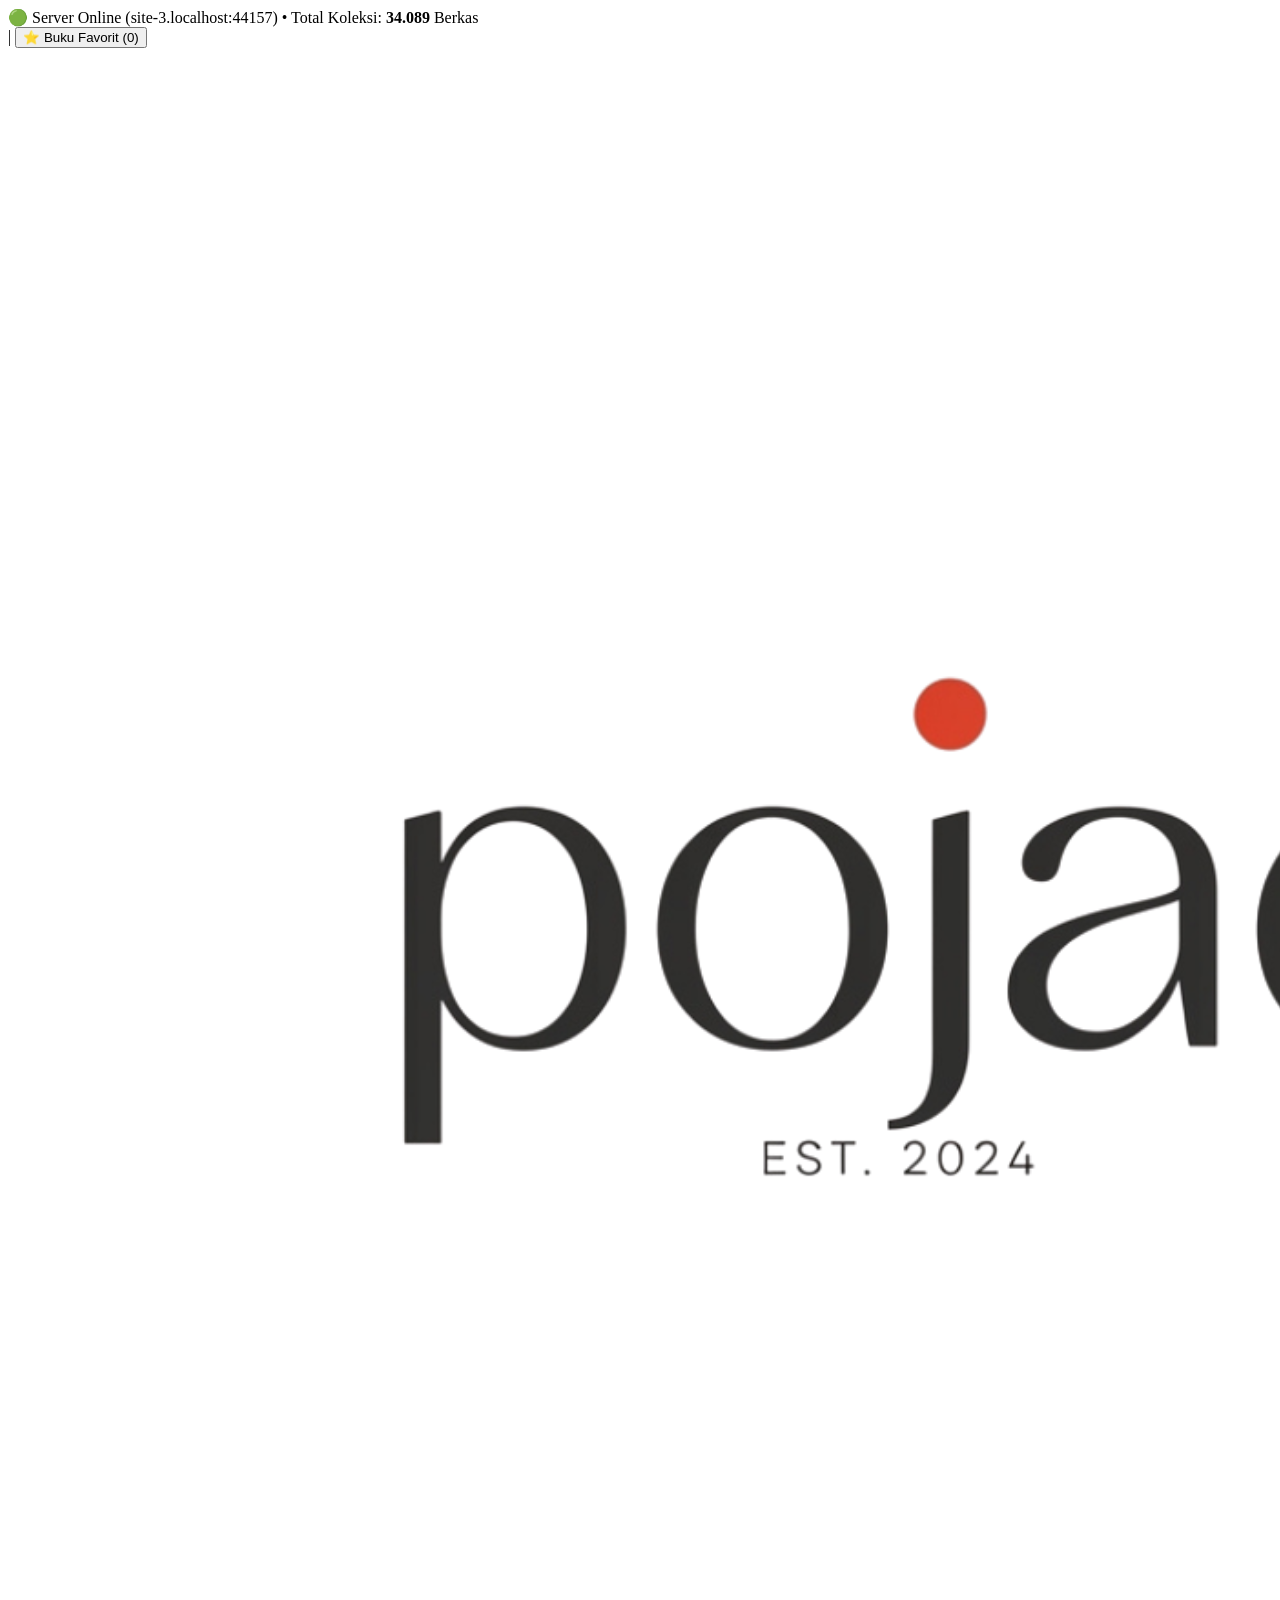
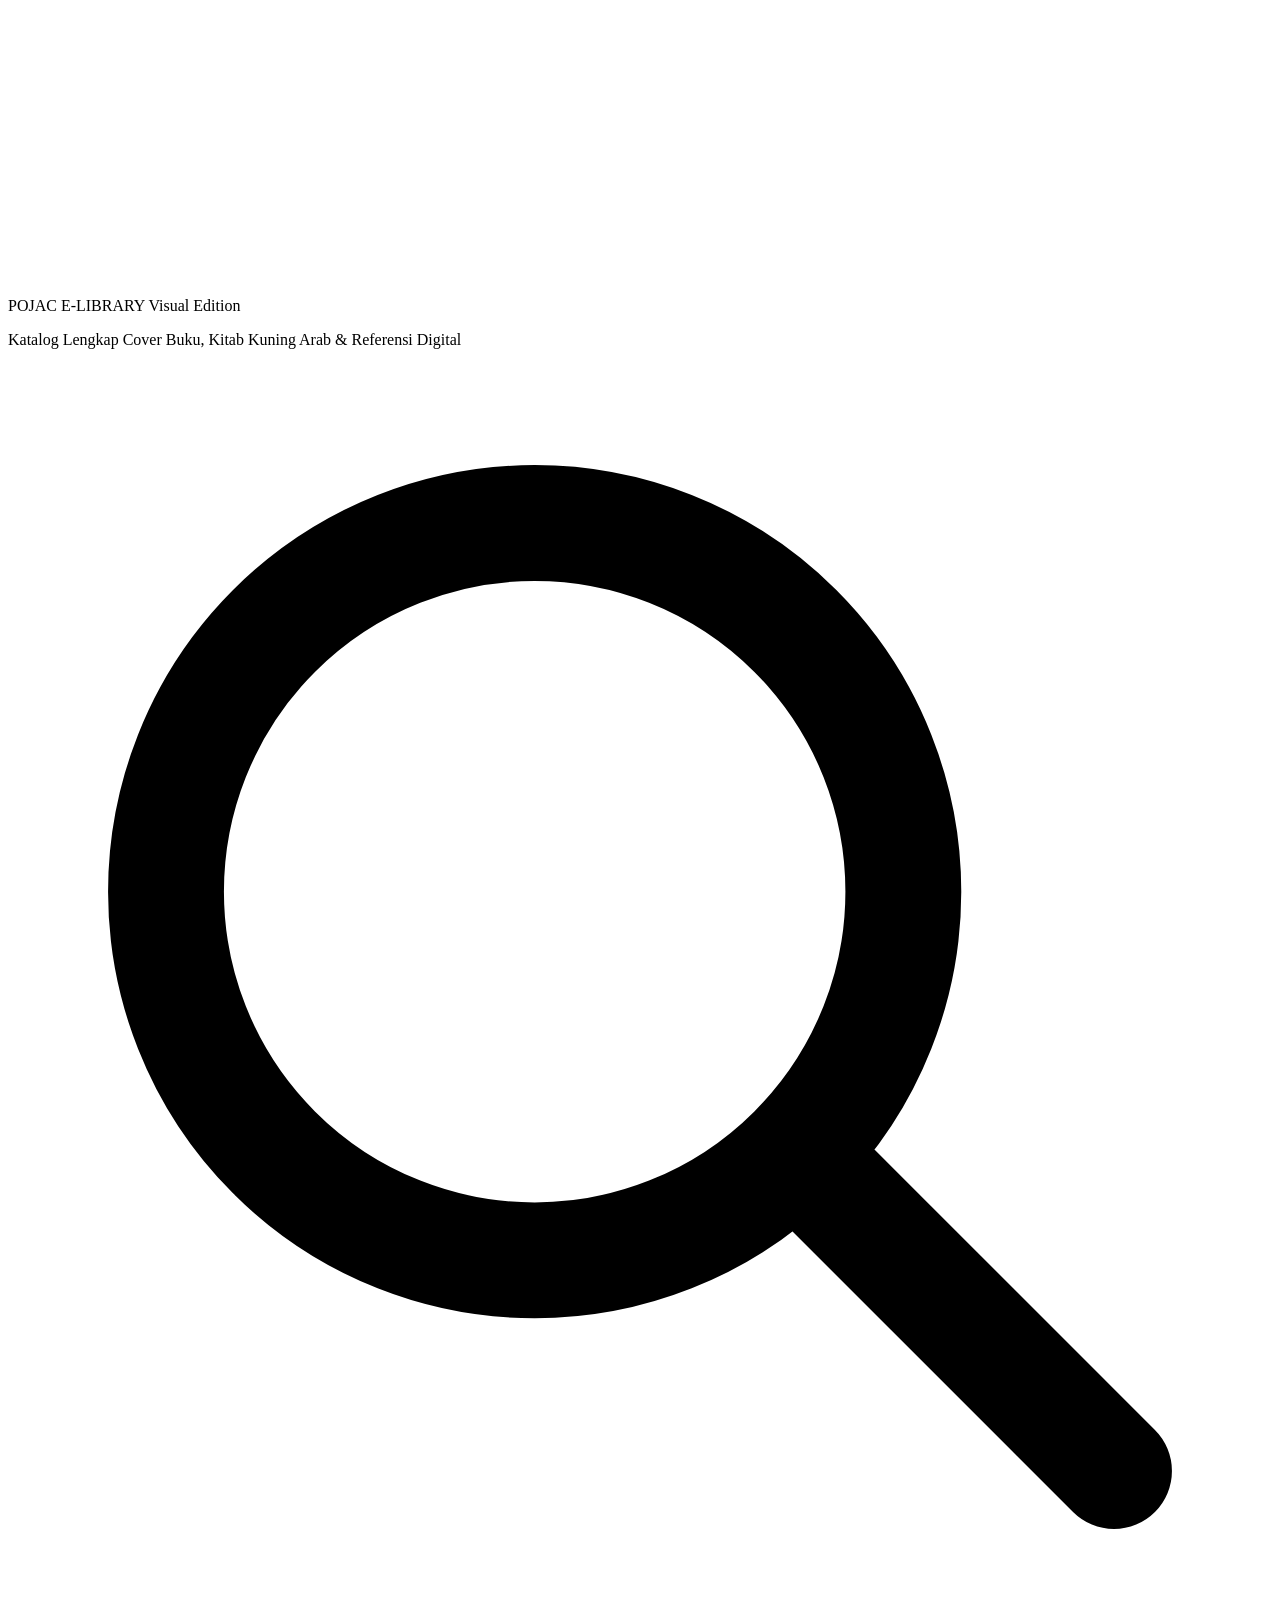
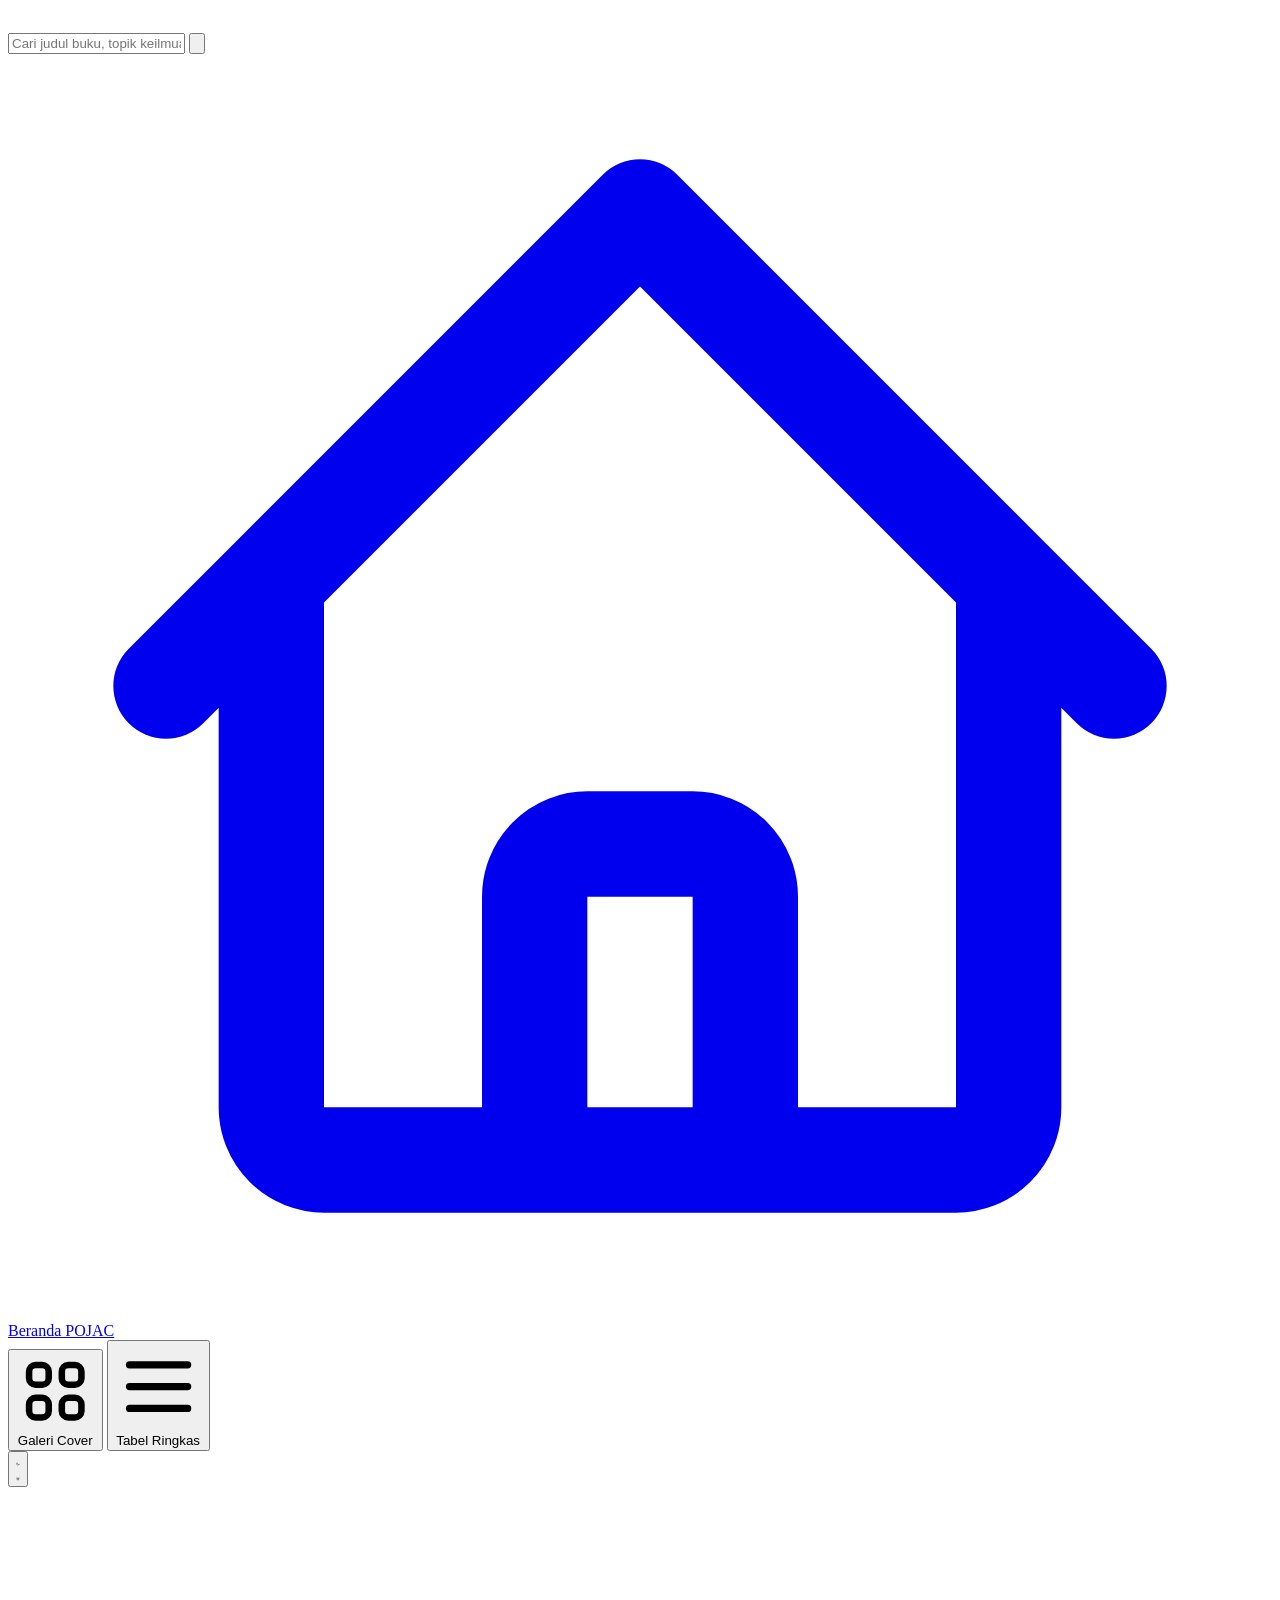
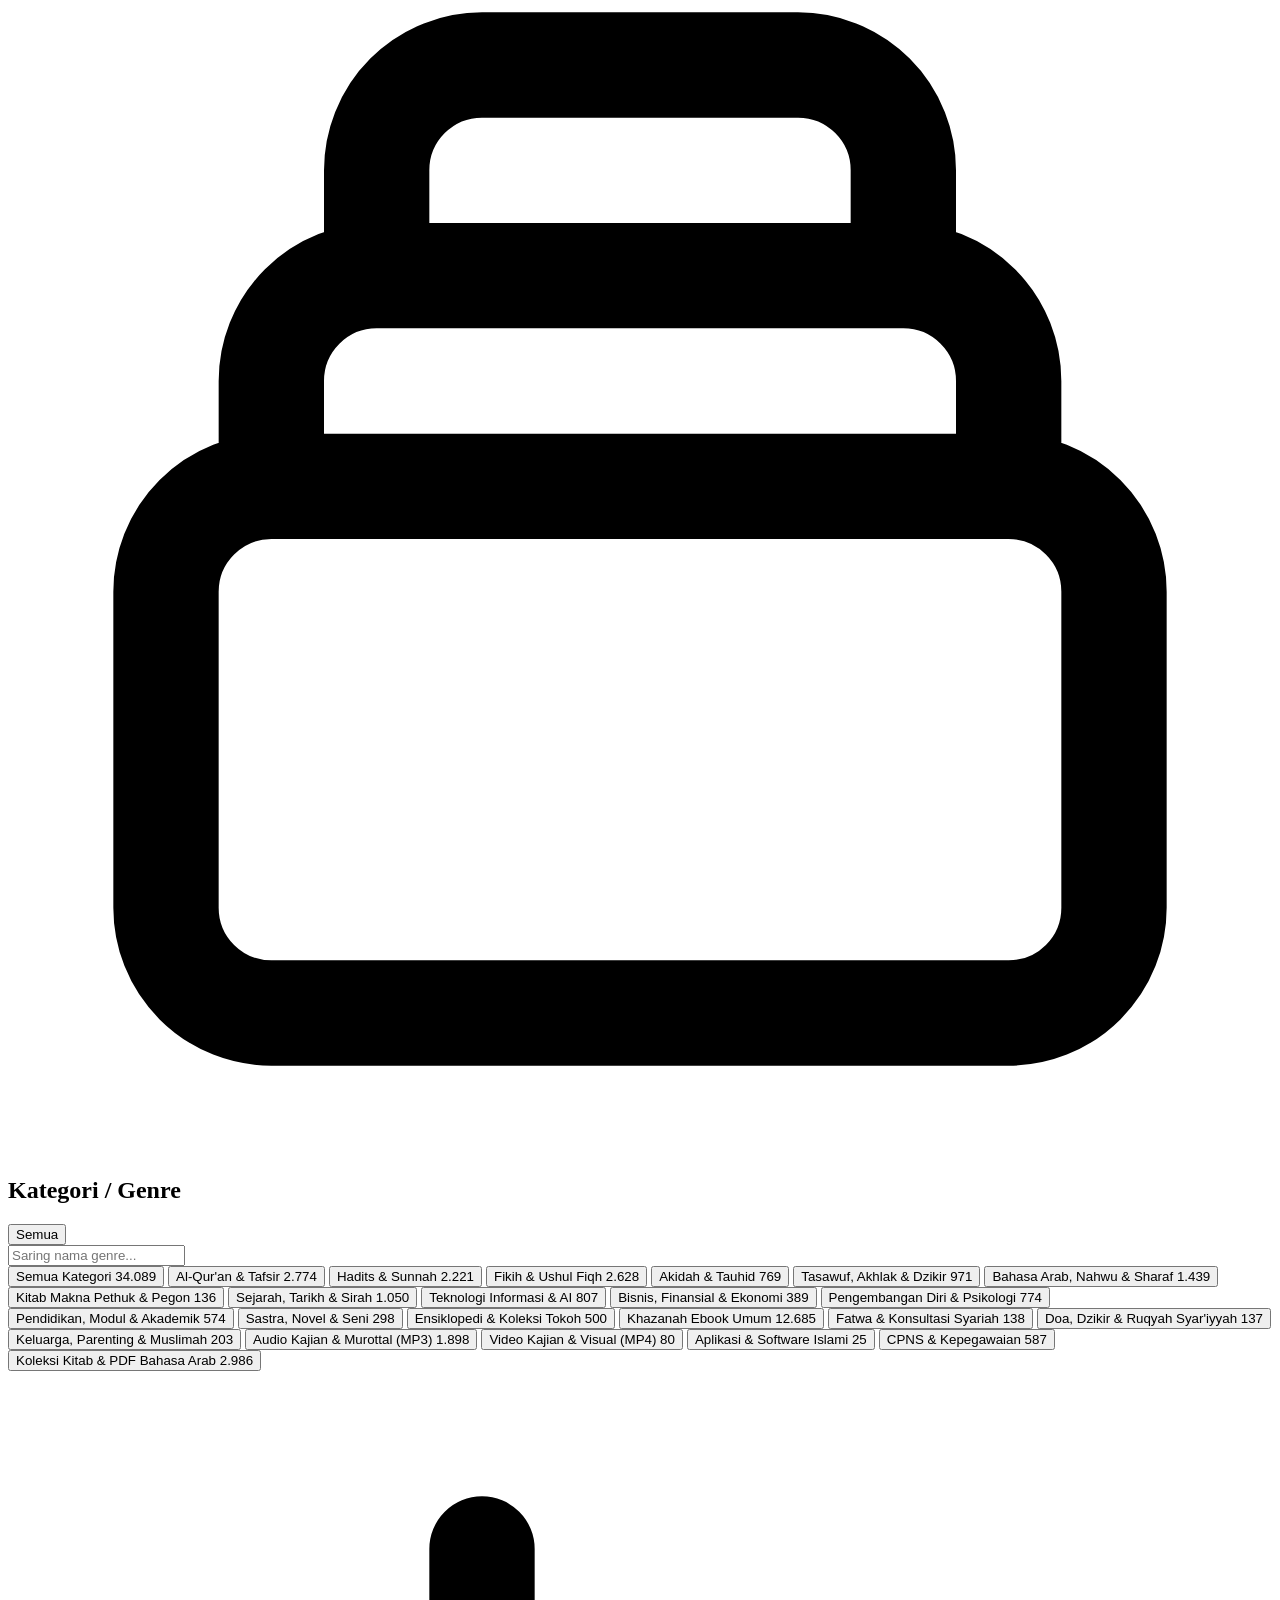
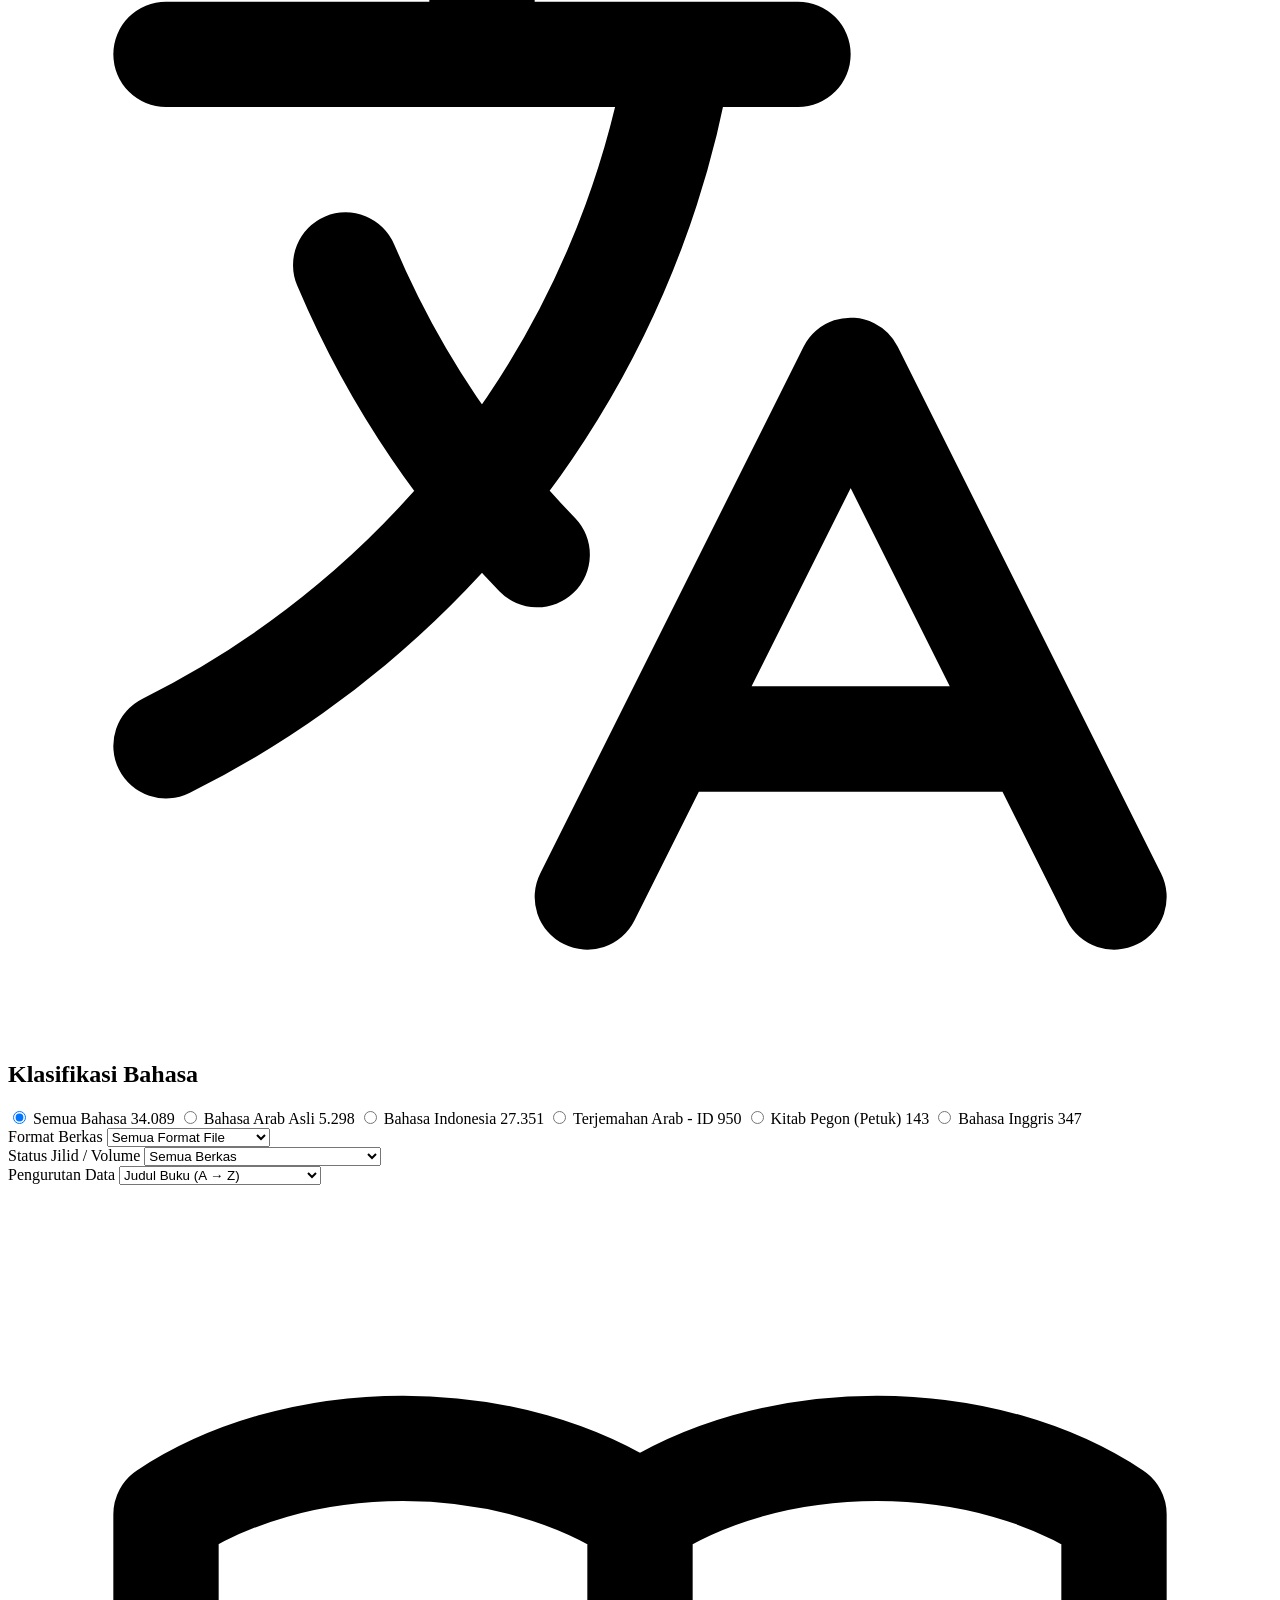
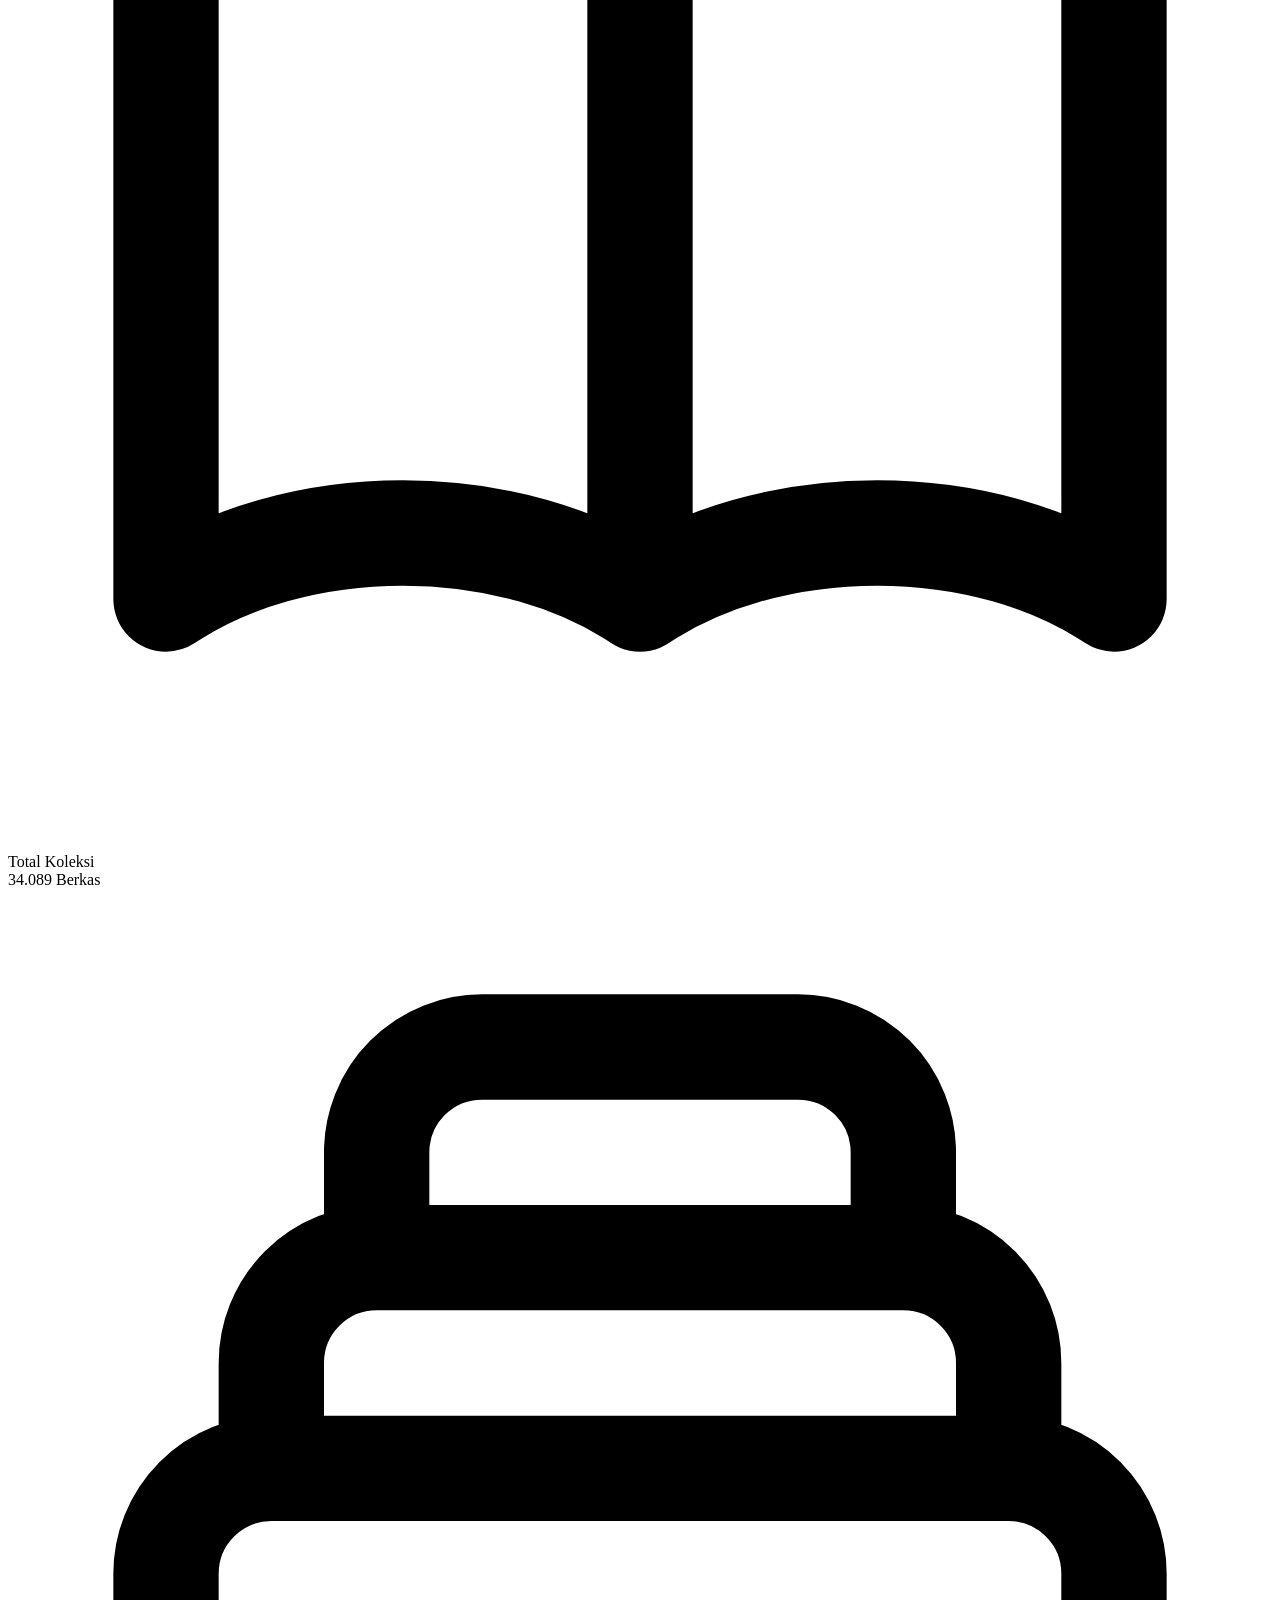
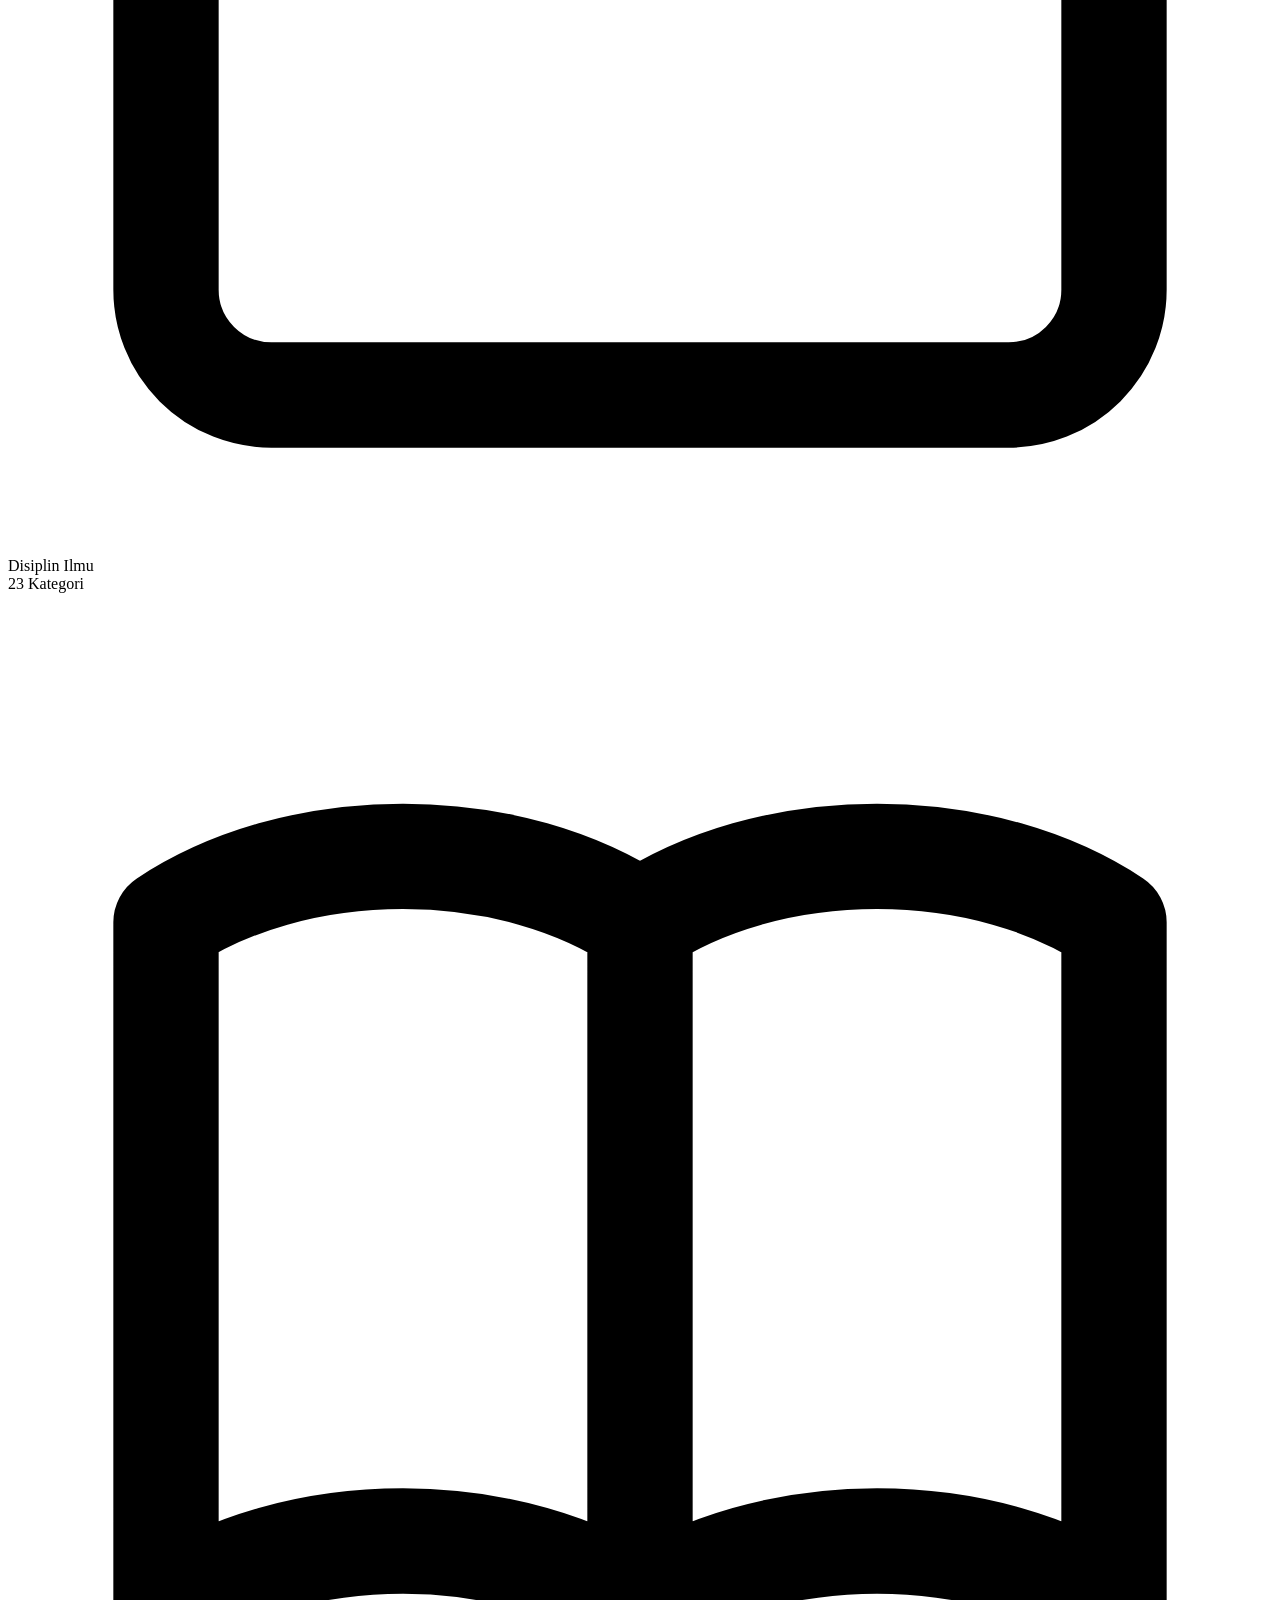
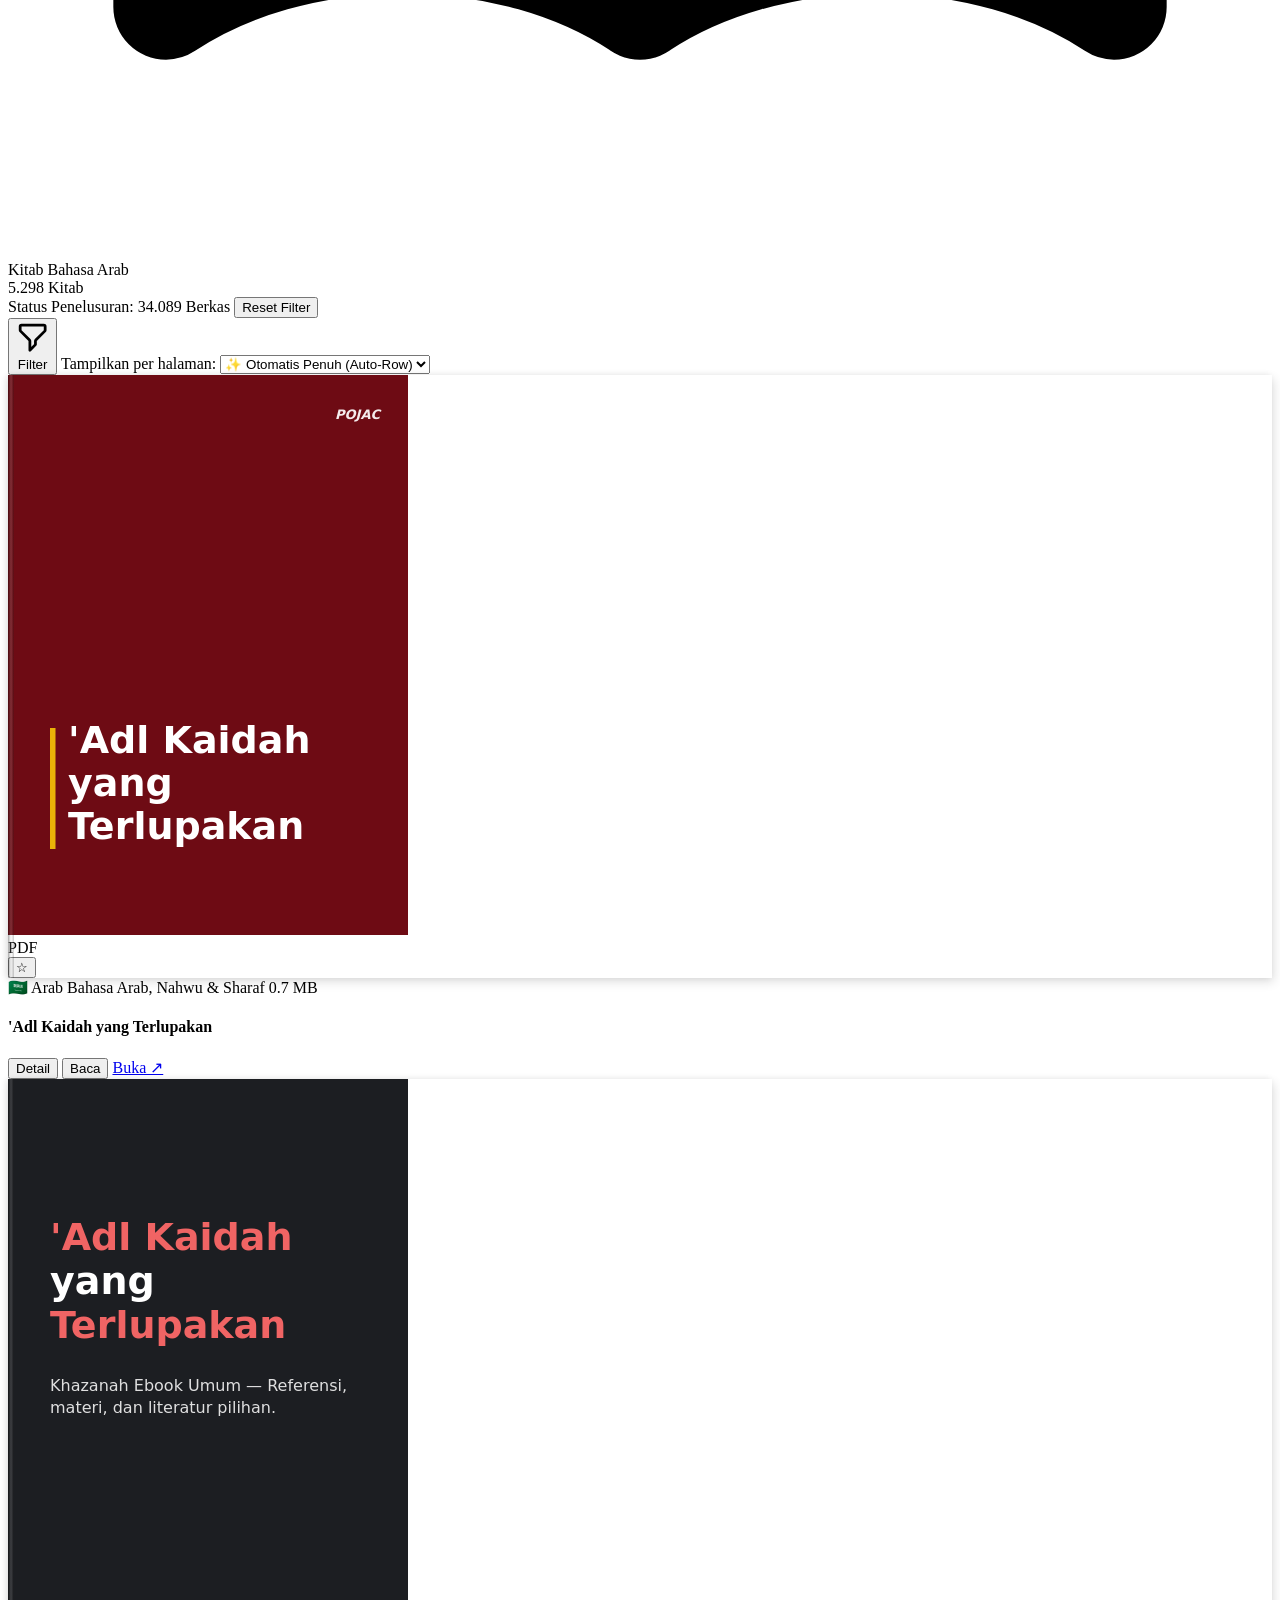
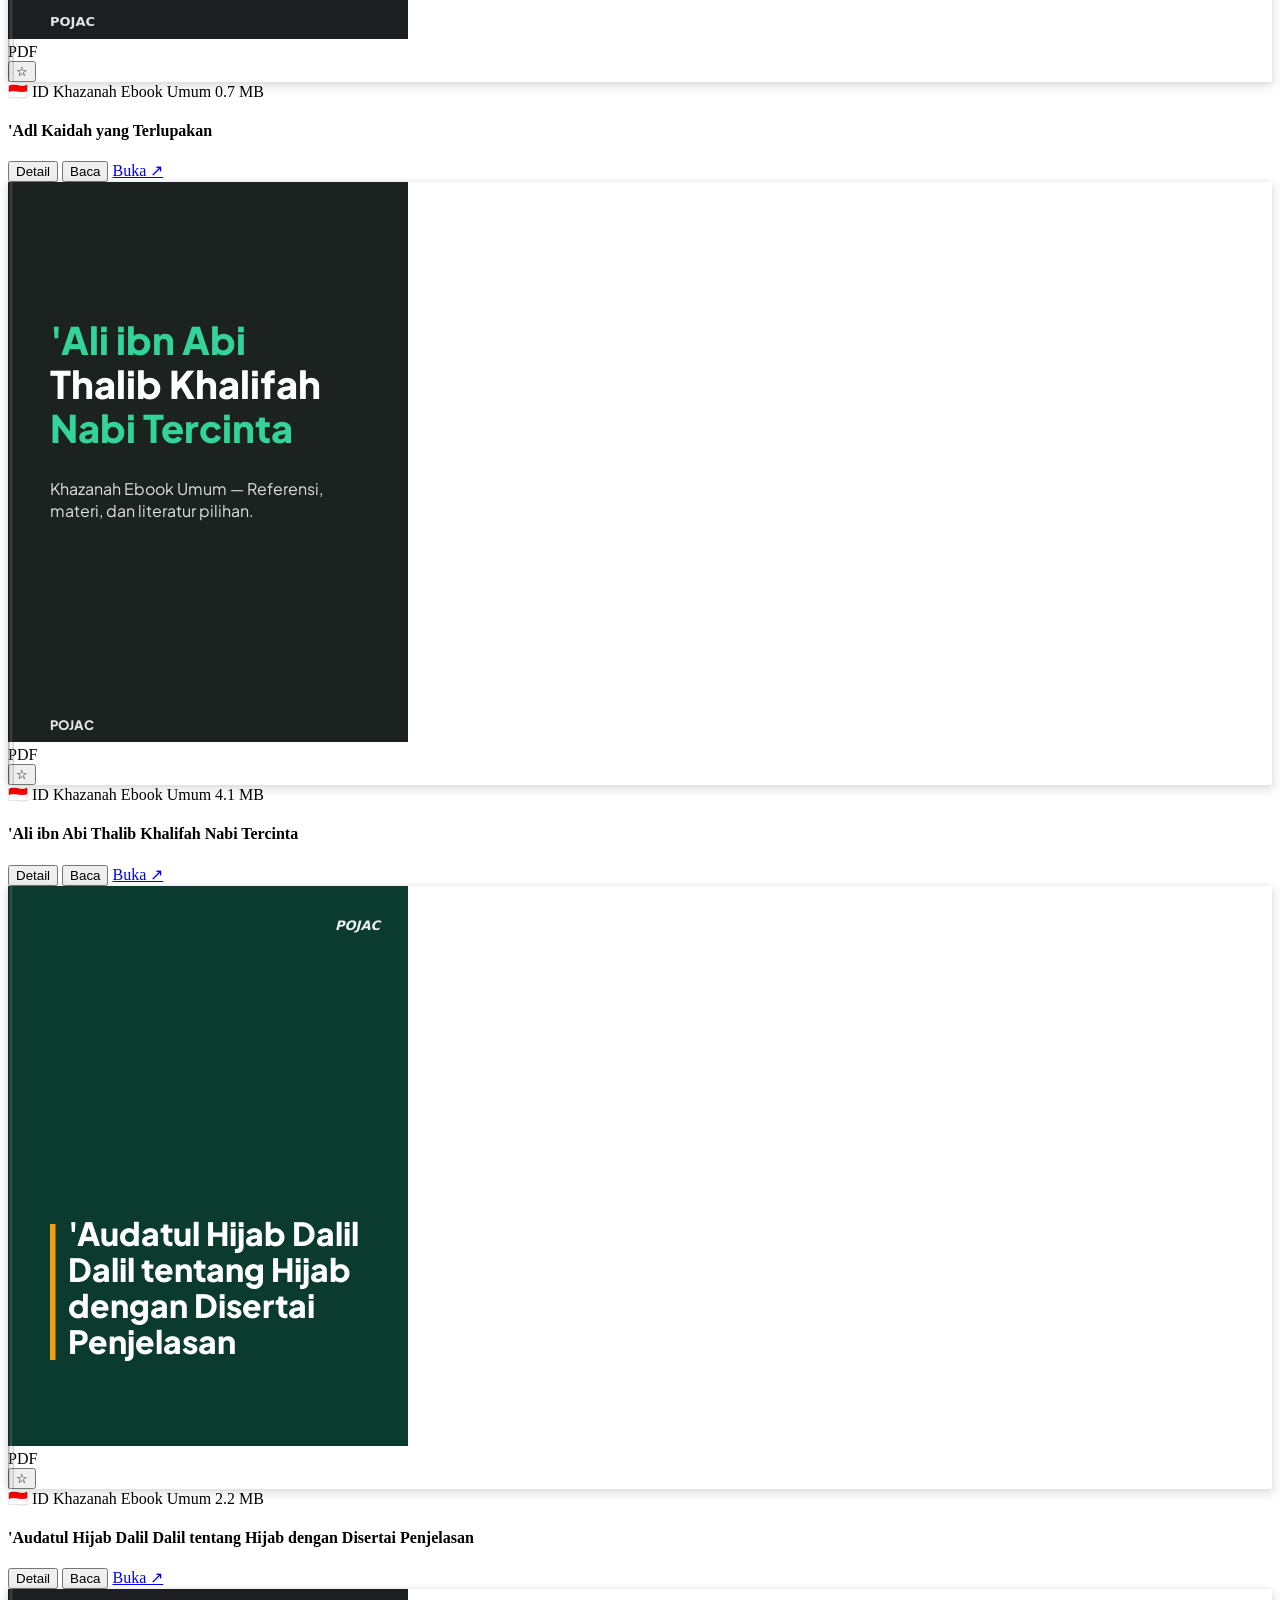
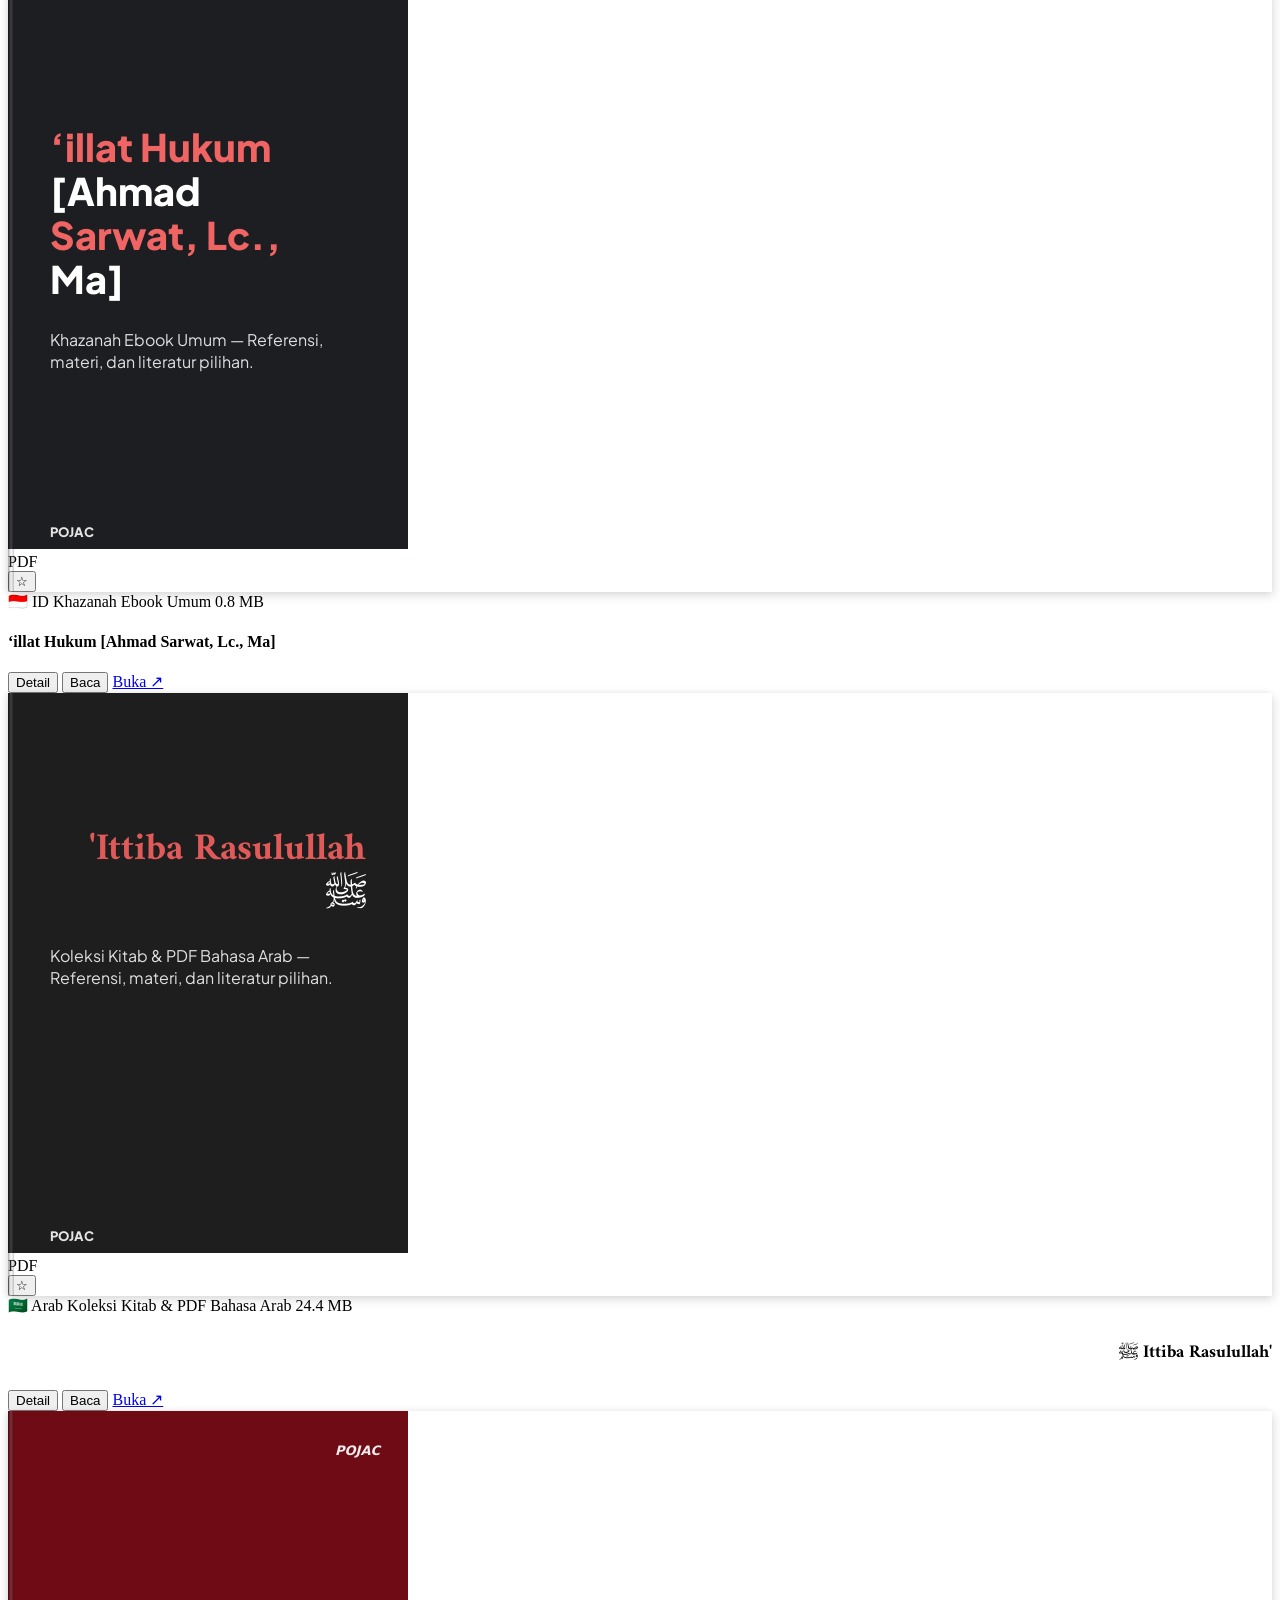
==== commit 44ae6304: "feat: modern editorial cover generator (Maroon & Charcoal Two-Tone)" ====
--- a/E-Library_Pojac.html
+++ b/E-Library_Pojac.html
@@ -3,6 +3,7 @@
 <head>
   <meta charset="UTF-8">
   <meta name="viewport" content="width=device-width, initial-scale=1.0">
+  <meta name="referrer" content="no-referrer">
   <title>POJAC E-Library — Katalog Digital Pojok Baca</title>
   <meta name="description" content="Katalog digital 34.000+ koleksi kitab kuning, e-book, audio kajian & literatur modern POJAC (Pojok Baca).">
   <link rel="icon" type="image/png" href="assets/logo_pojak_square.png">
@@ -571,7 +572,7 @@
   <!-- SCRIPT KONFIG, QR LIB, GENERATOR SAMPUL, DATASET & CLIENT LOGIC -->
   <script src="config.js?v=2.2.0"></script>
   <script src="assets/qrcode.min.js?v=2.2.0"></script>
-  <script src="assets/elegant-cover.js?v=2.3.0"></script>
+  <script src="assets/elegant-cover.js?v=2.4.0"></script>
   <script src="catalog_data.js?v=2.2.0" charset="utf-8"></script>
   <script>
     let allBooks = [];
@@ -672,11 +673,9 @@
       img.dataset.fmt = book[4] || '';
       img.dataset.jilid = book[2] || '-';
       img.onerror = handleCoverError;
-      if (book[8]) { img.dataset.tier = '0'; img.src = book[8]; return; }
+      if (book[8] && THUMB_PROXY) { img.dataset.tier = '0'; img.src = book[8]; return; }
       if (window.POJAC_COVER && POJAC_COVER.noPreview(book[4])) {
-        // Format tanpa preview dokumen: tampil default sekejap, lalu swap ke sampul elegan
         img.dataset.tier = '3';
-        img.src = 'assets/cover_pojak.jpg';
         elegantCoverFor(book).then(url => {
           if (img.isConnected && img.dataset.gid === (book[6] || '')) img.src = url;
         }).catch(() => {});
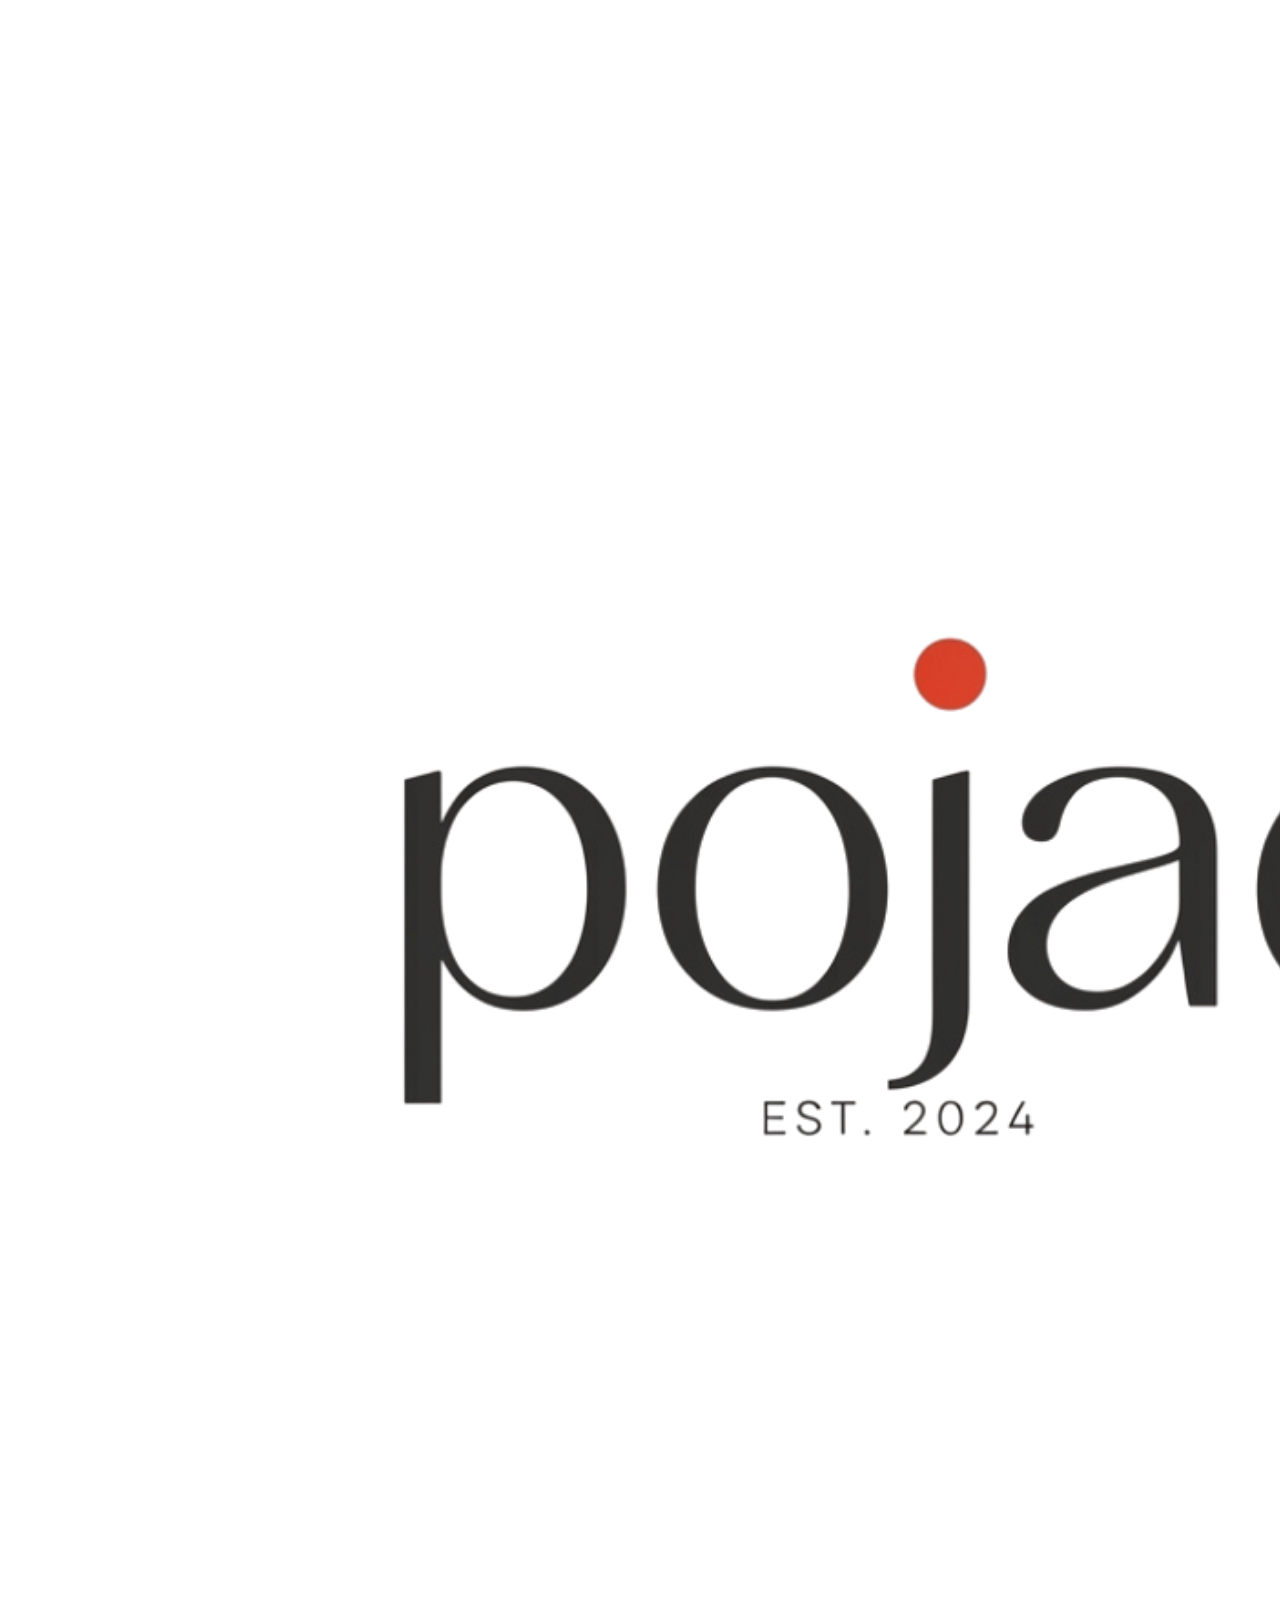
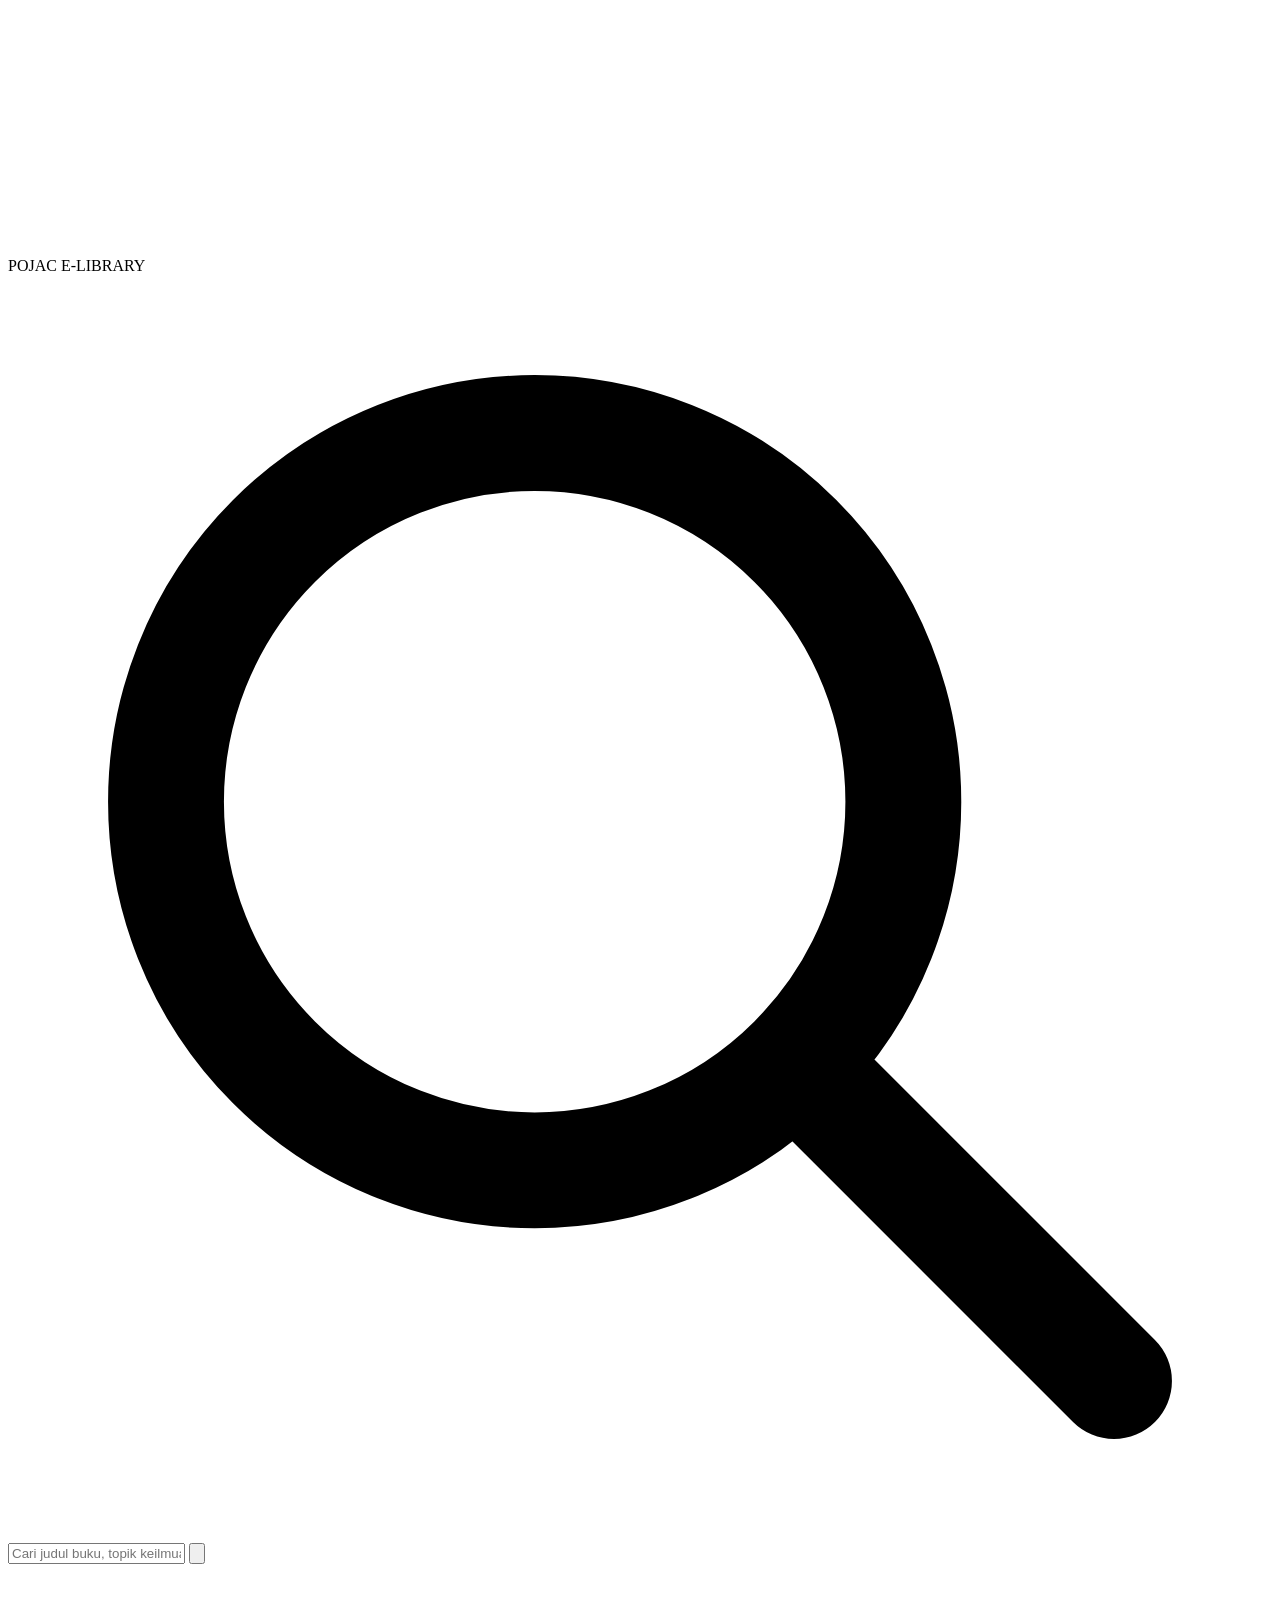
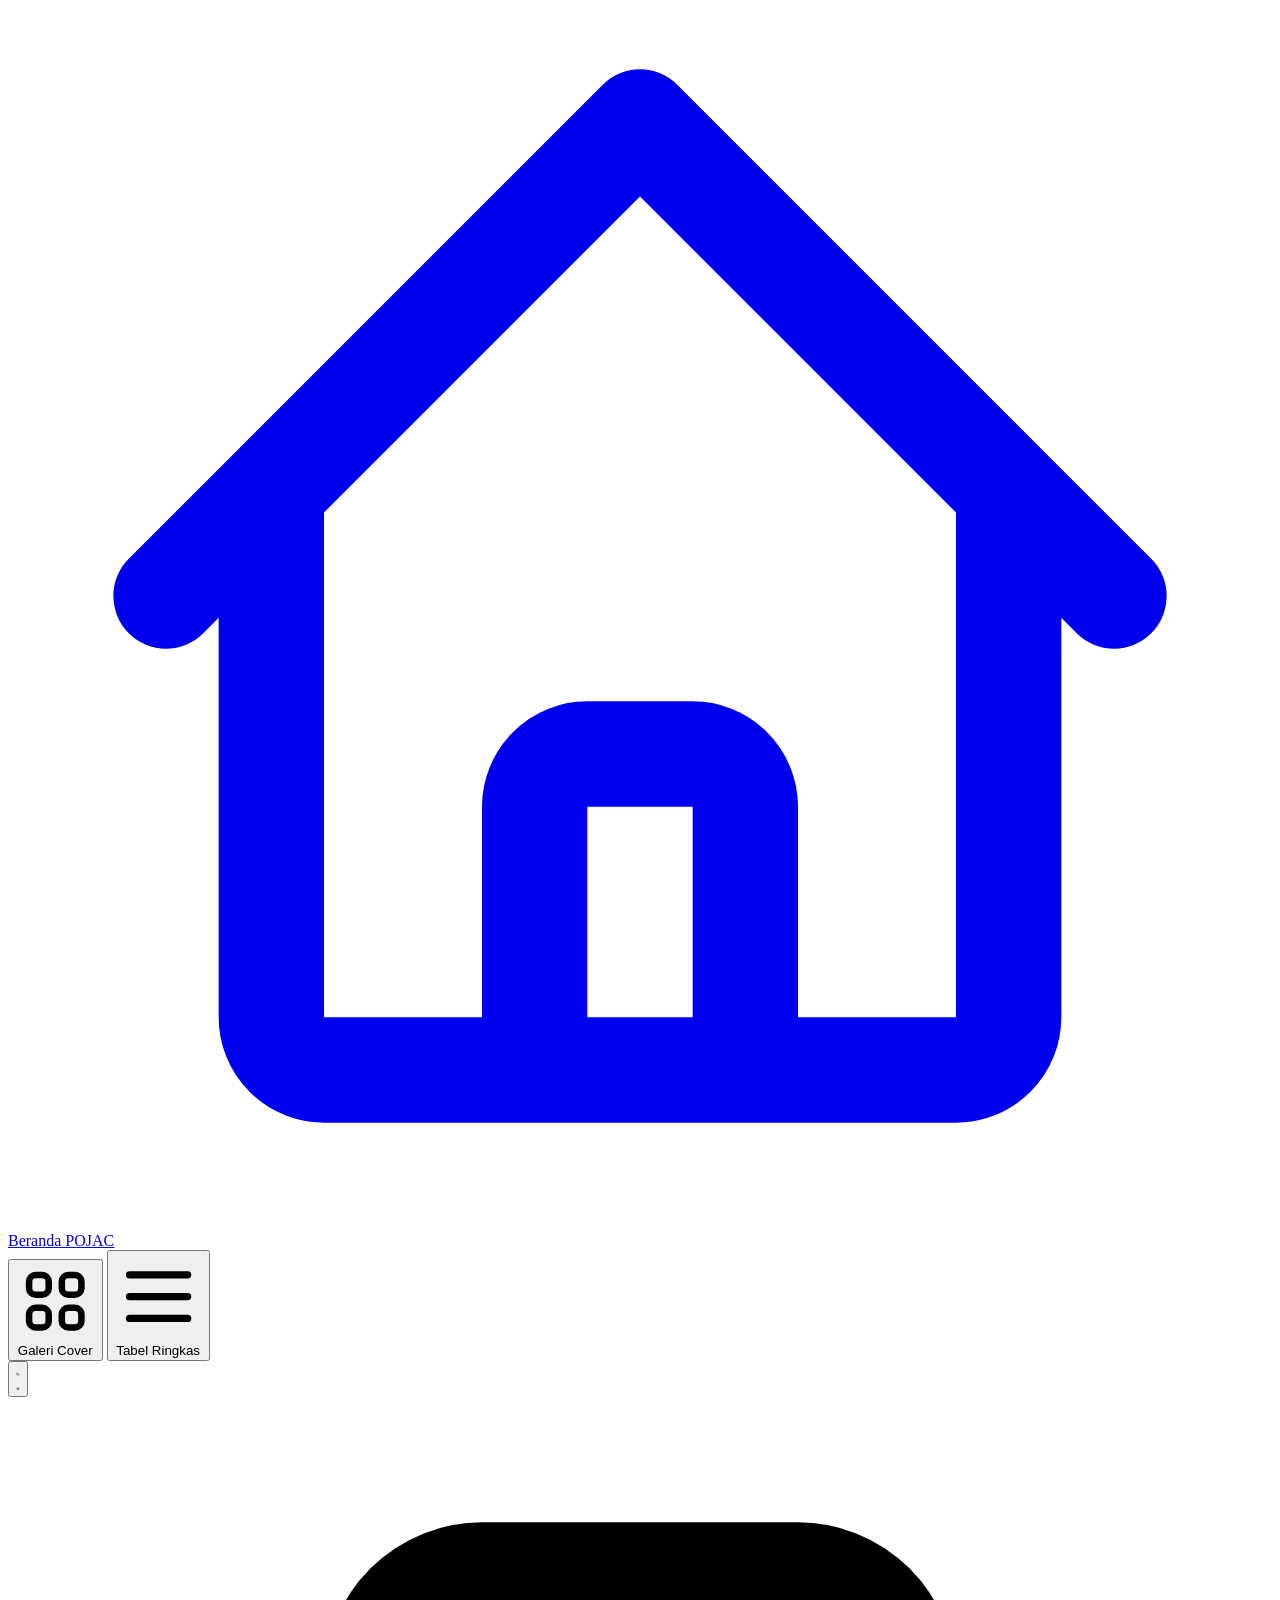
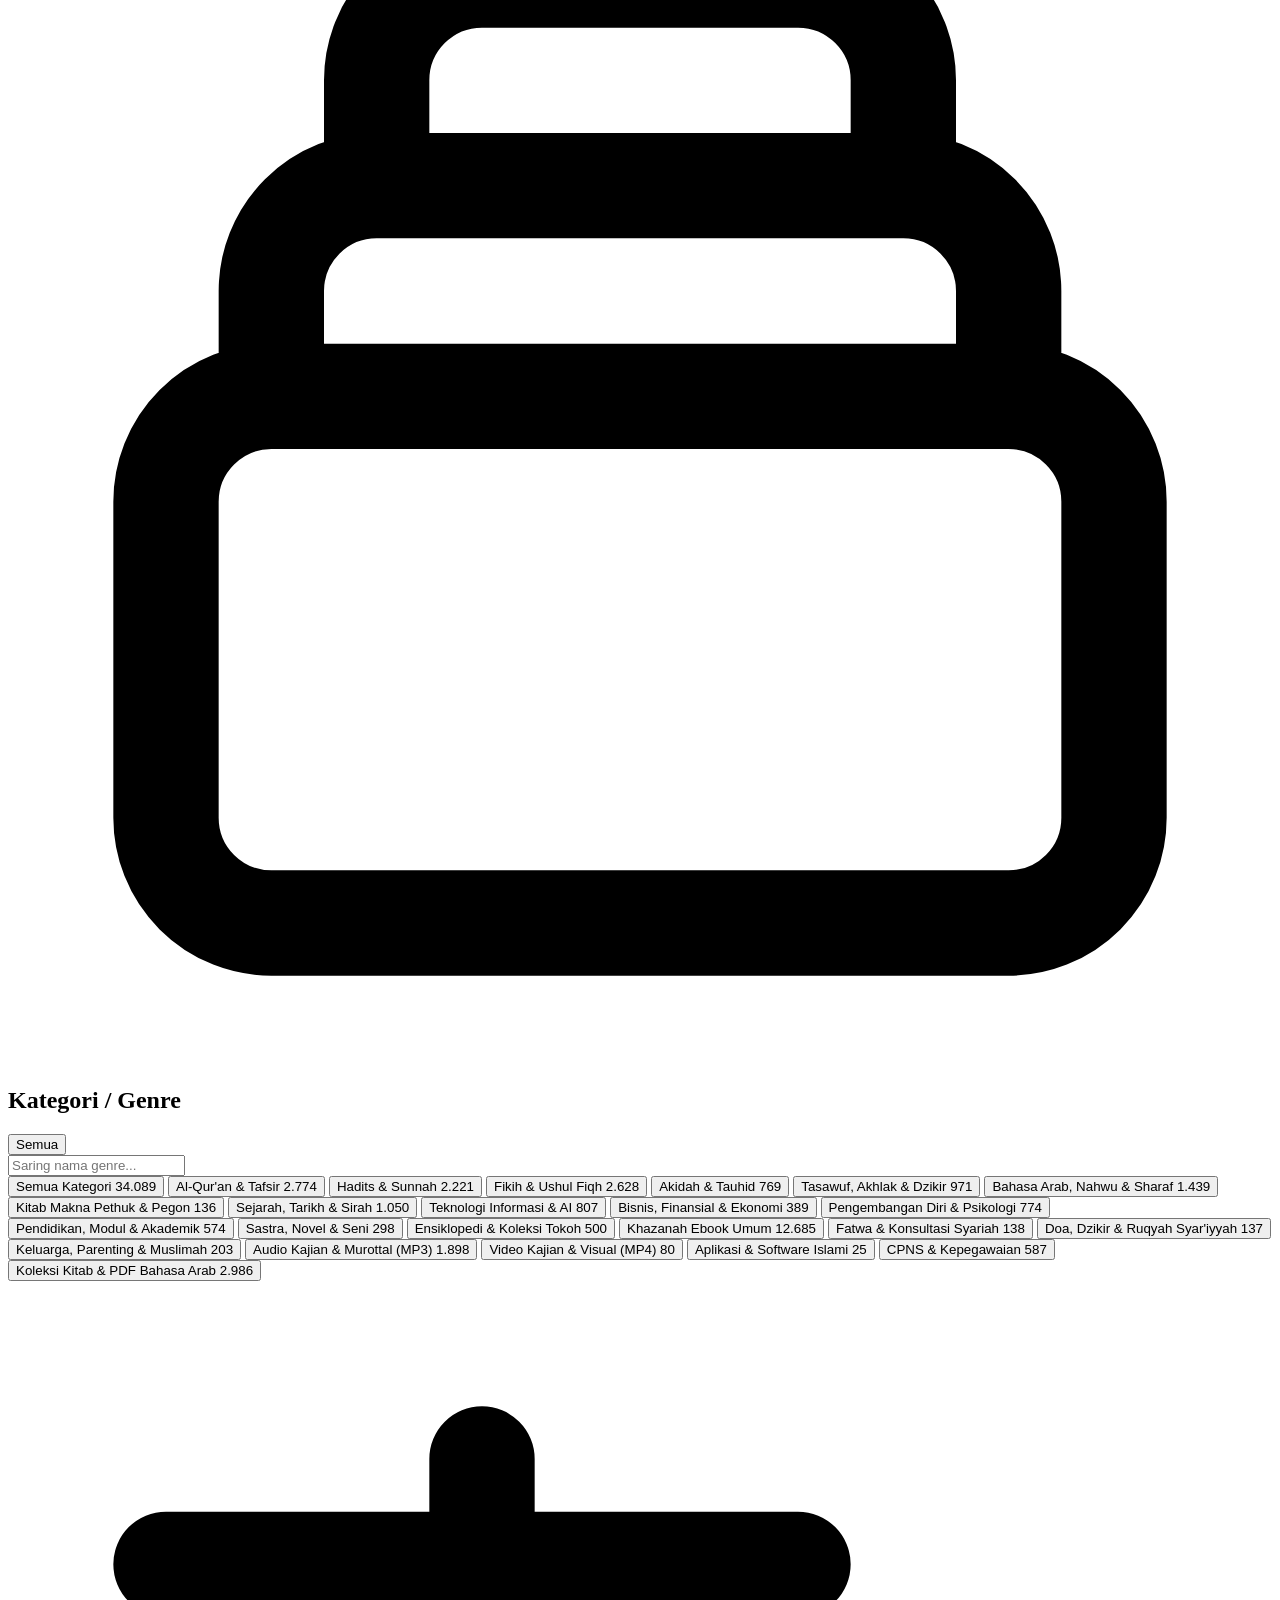
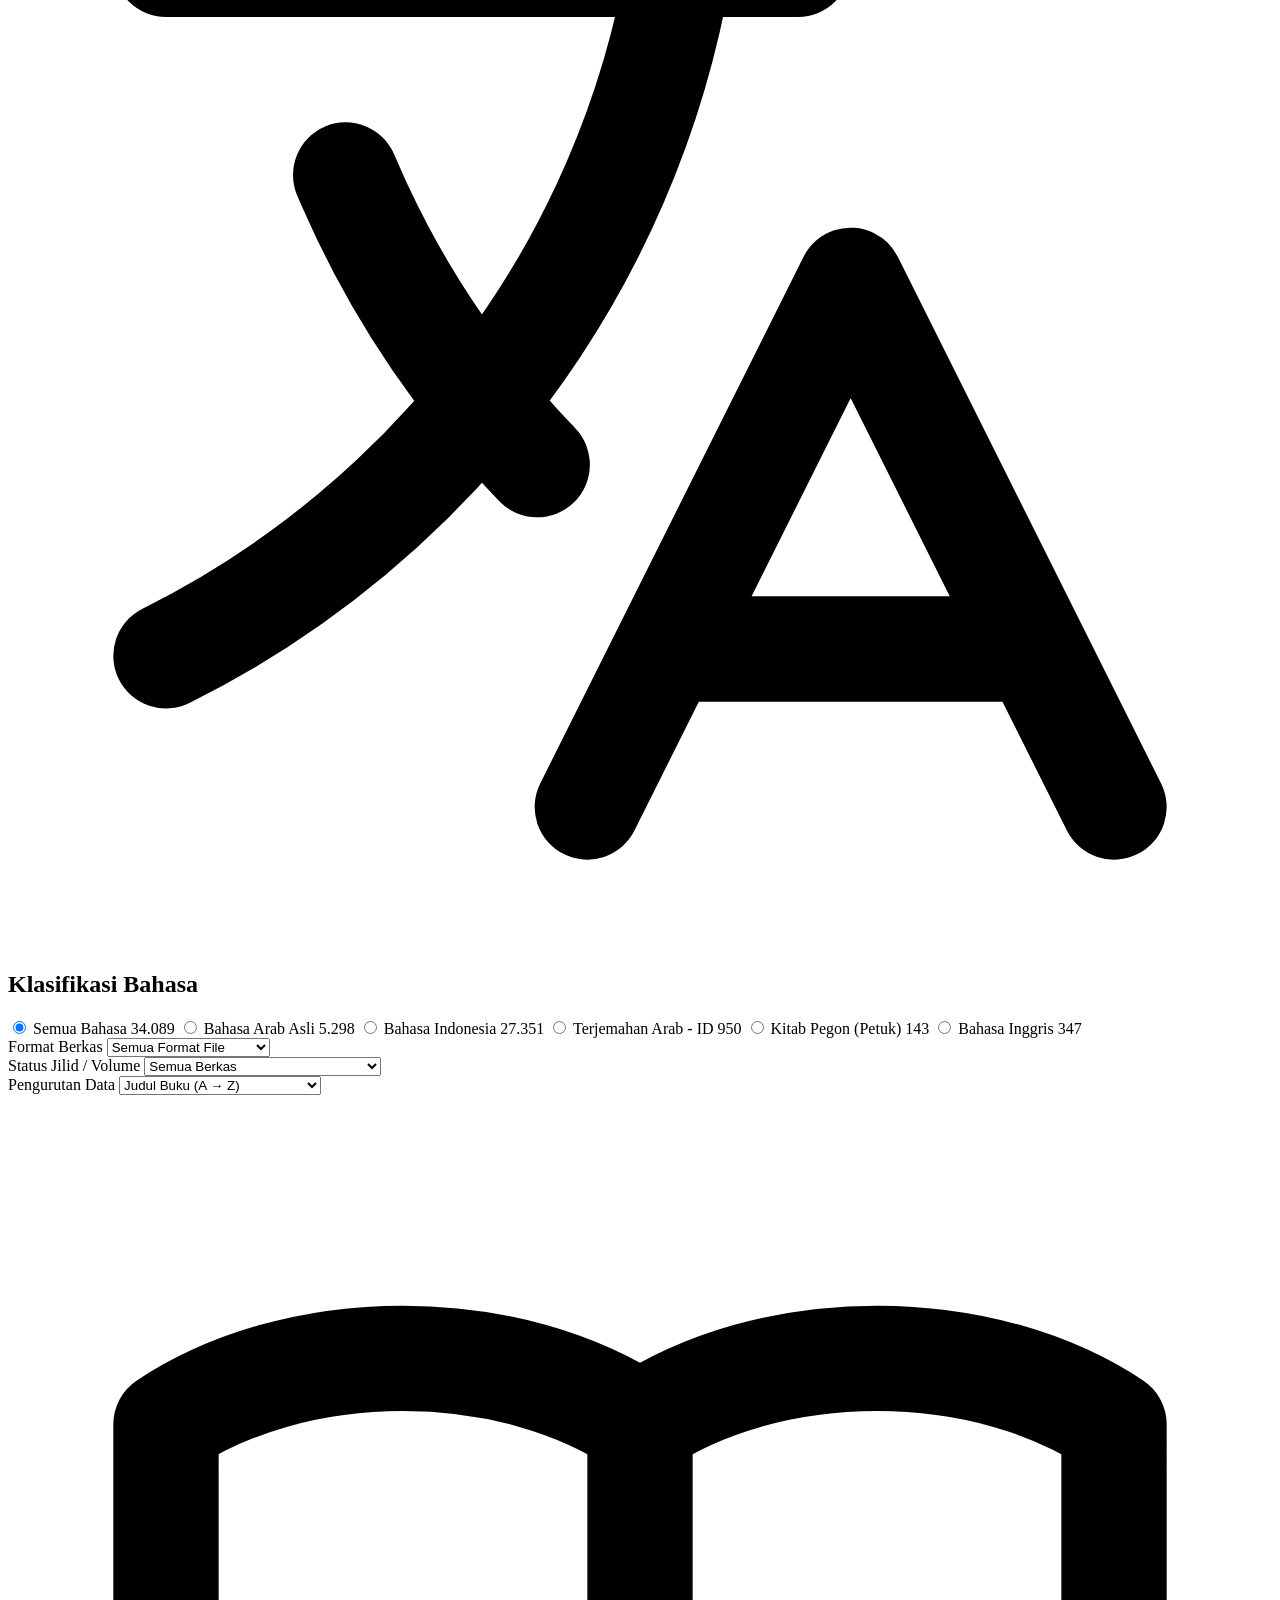
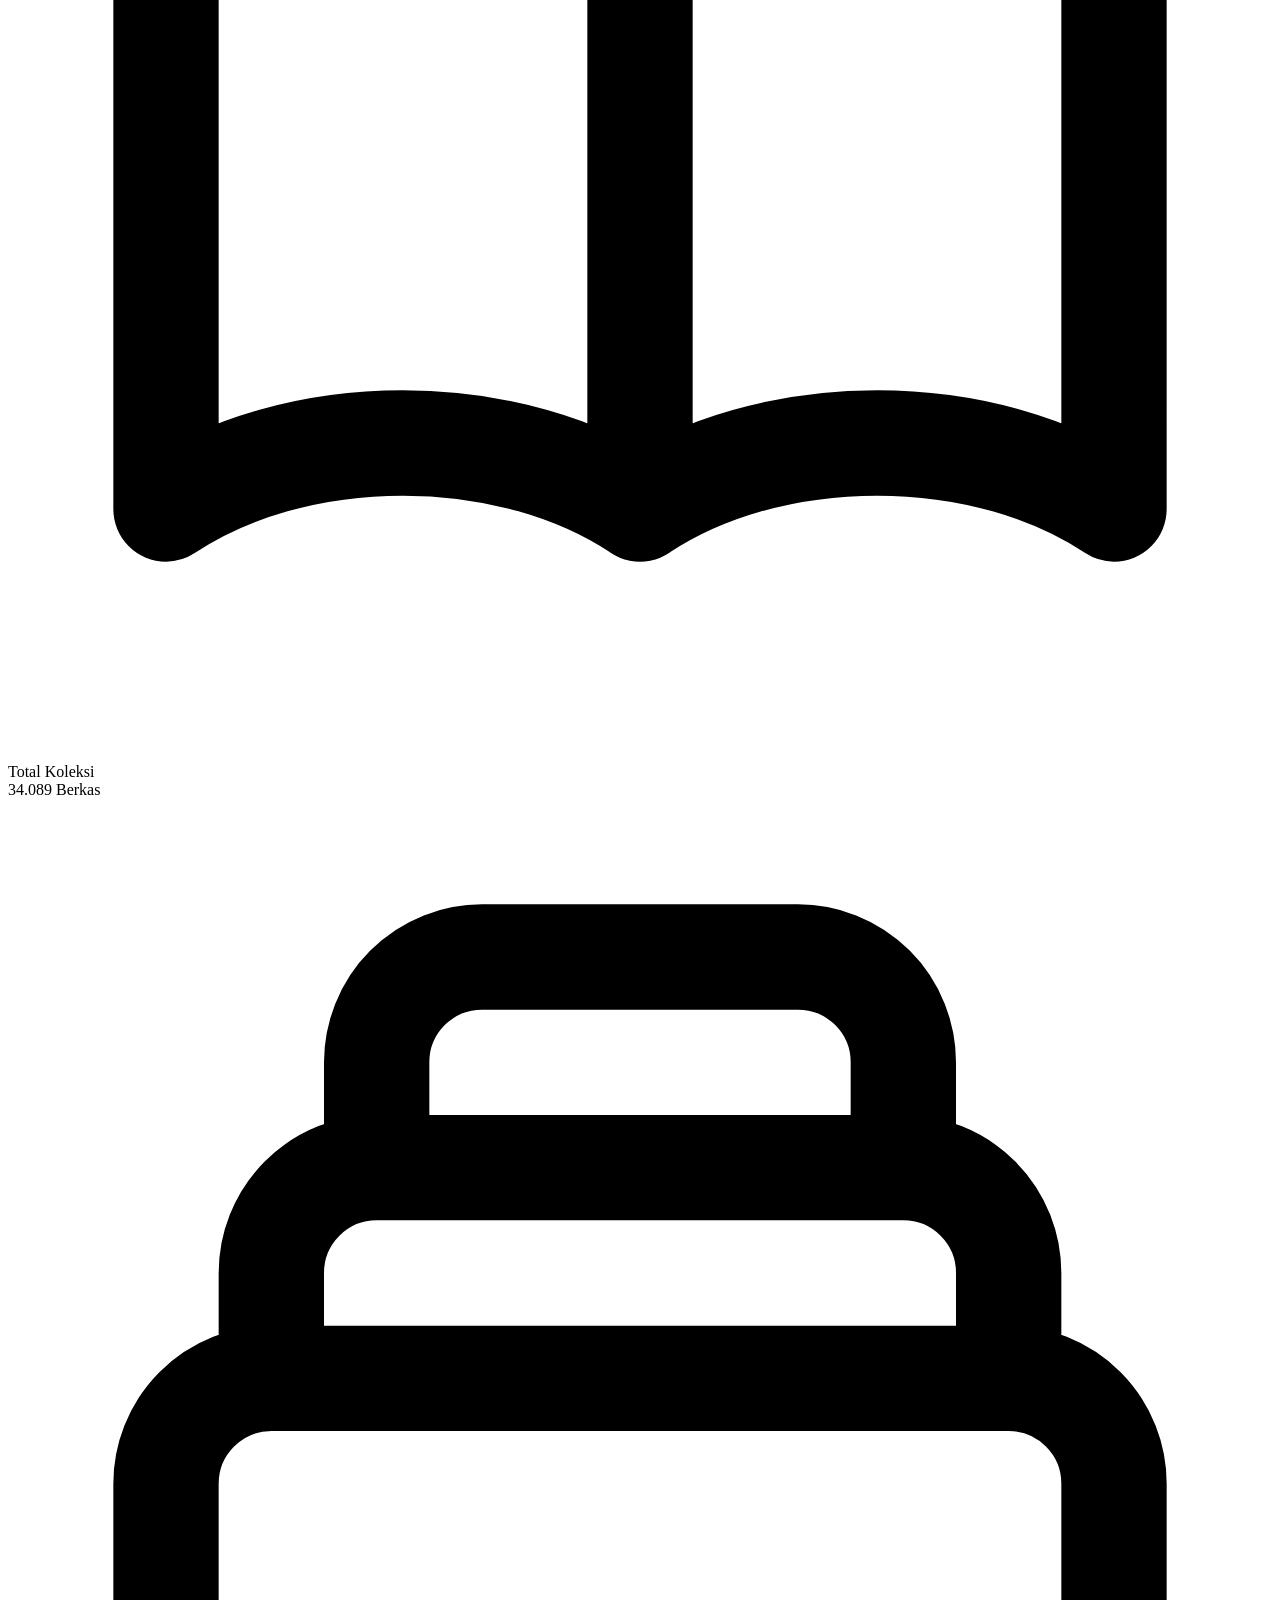
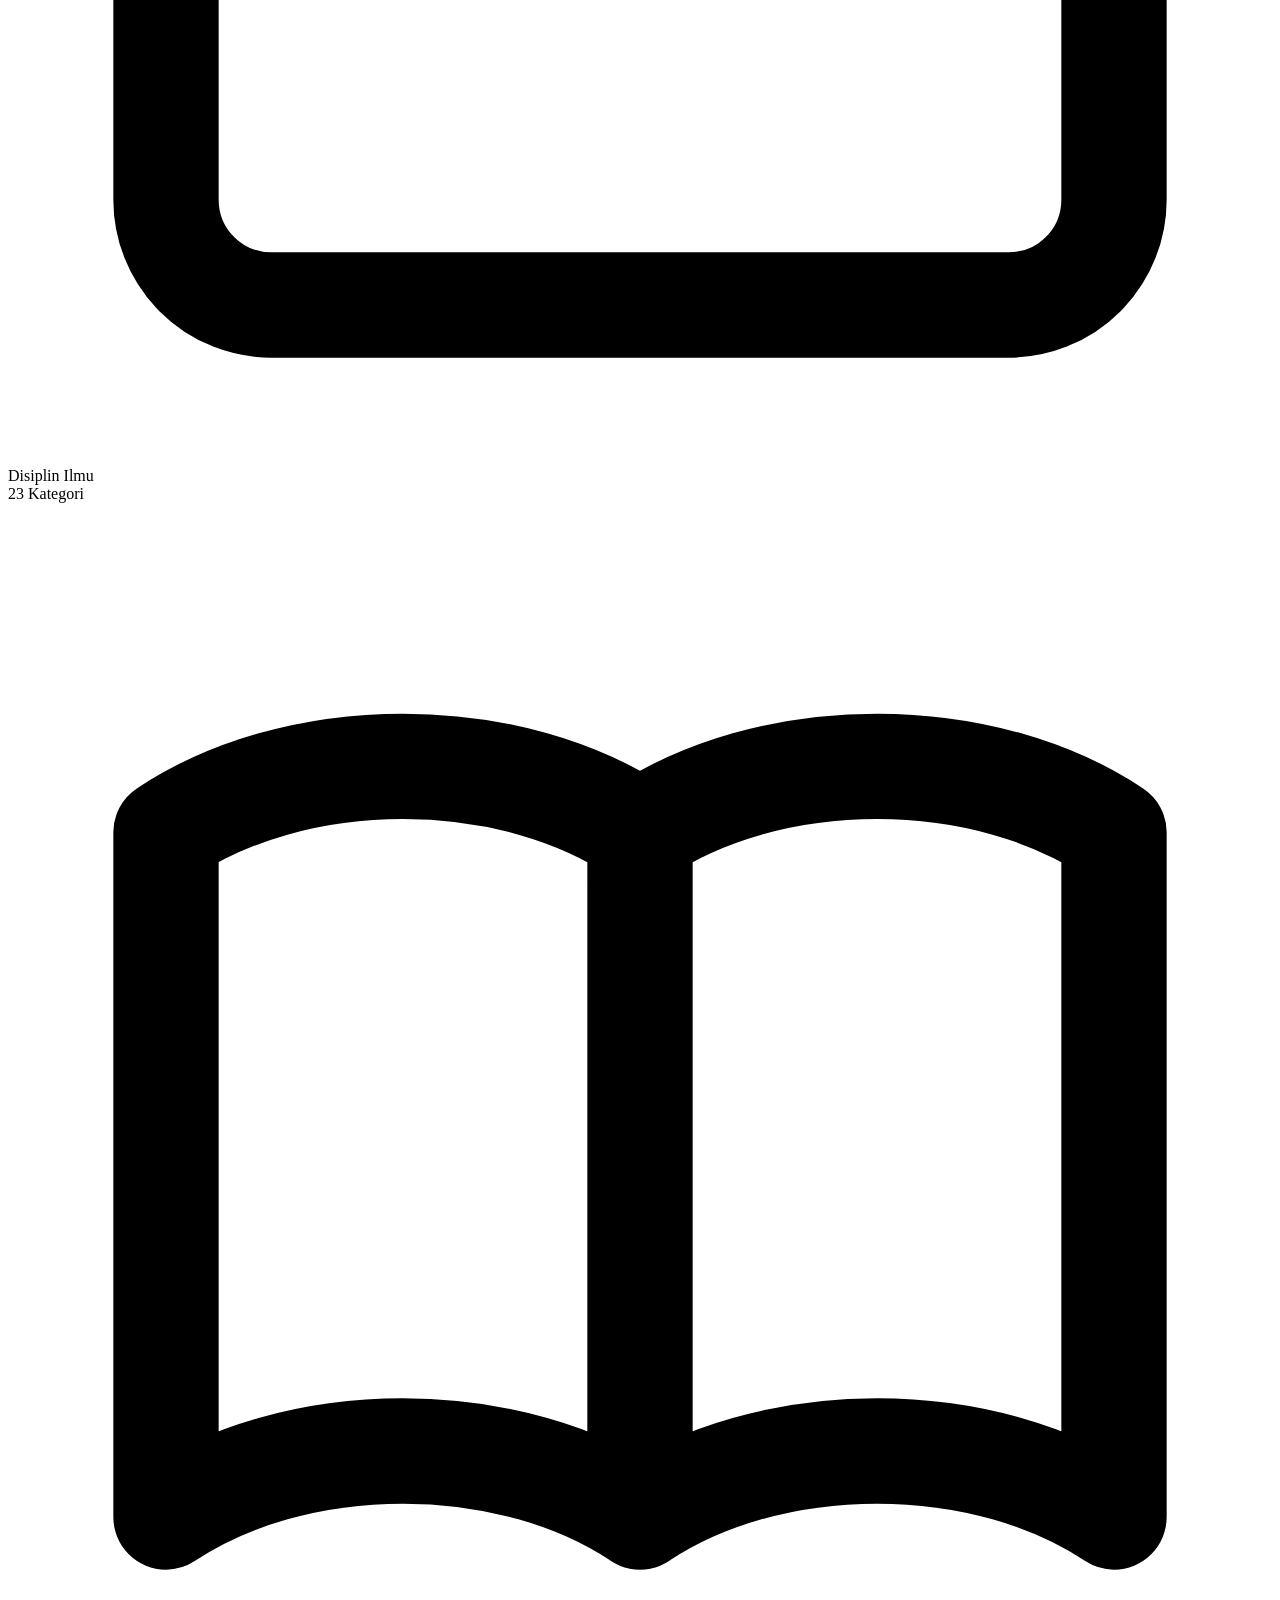
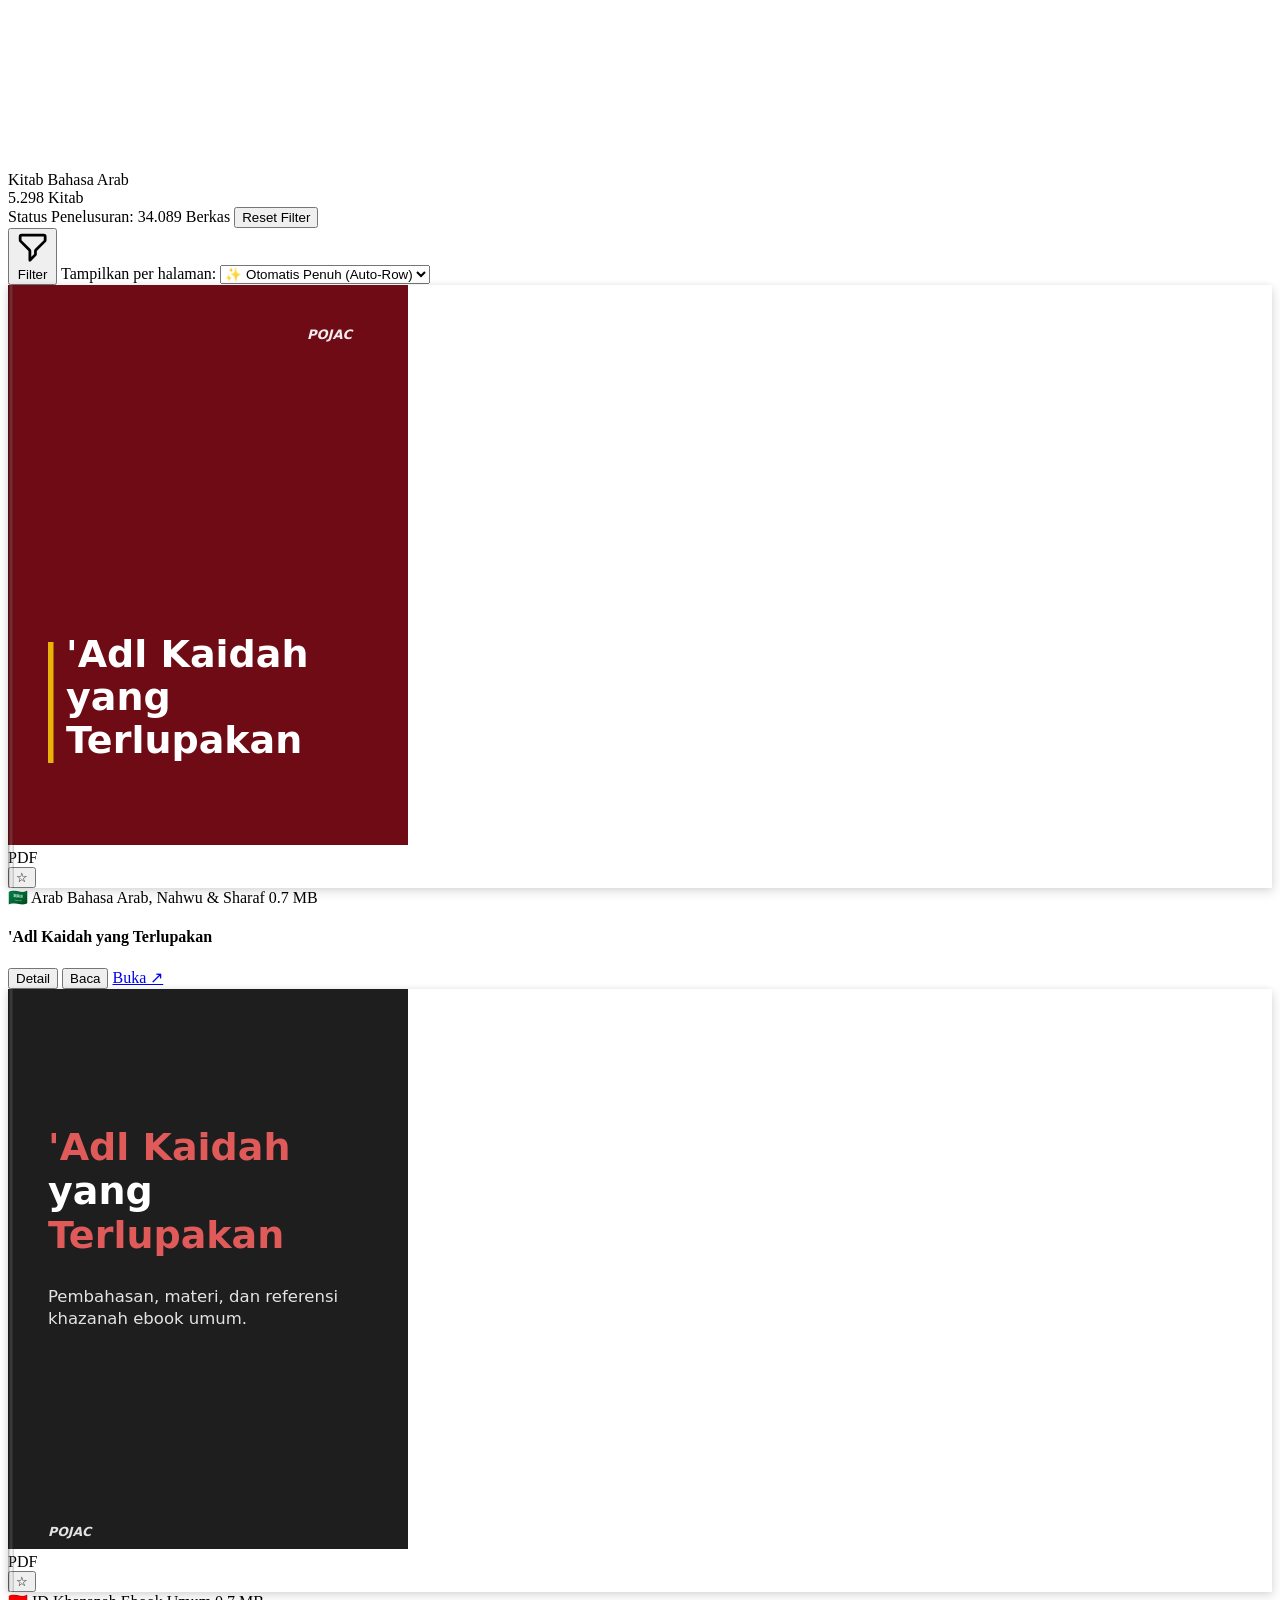
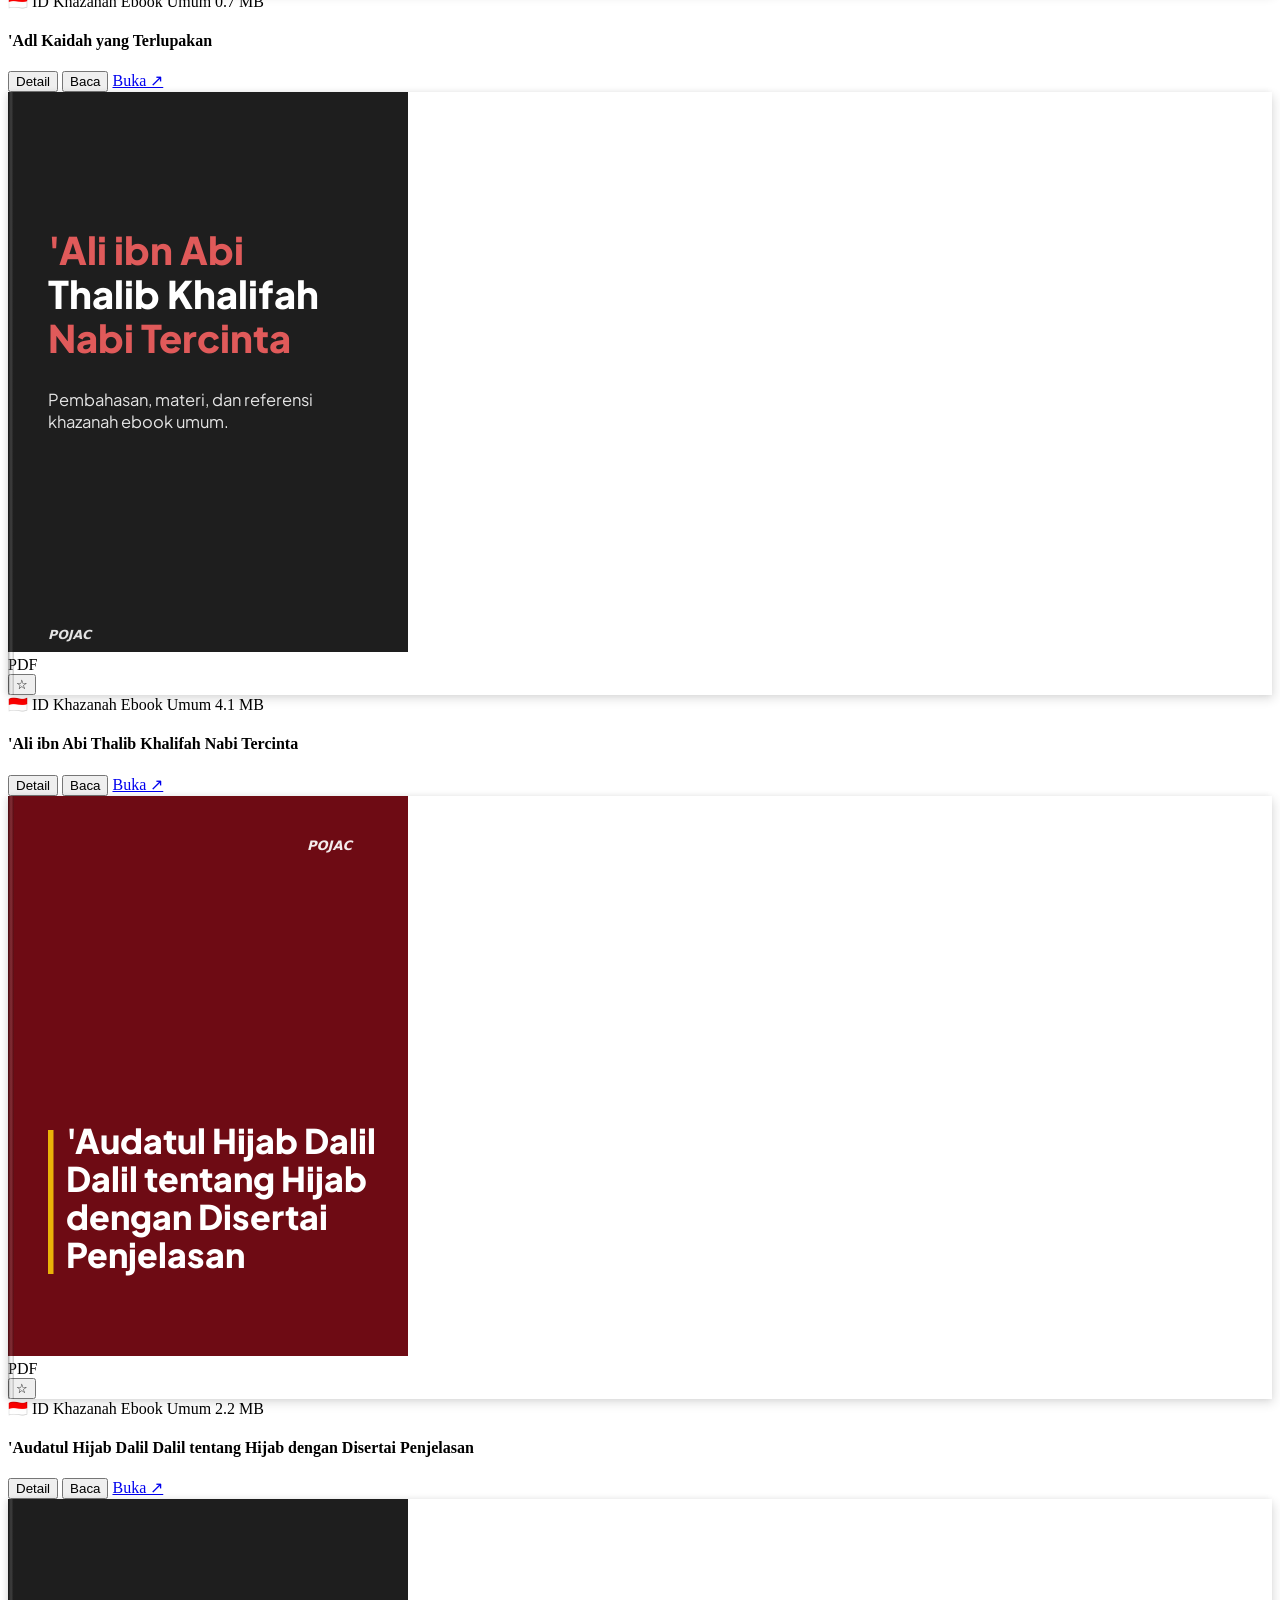
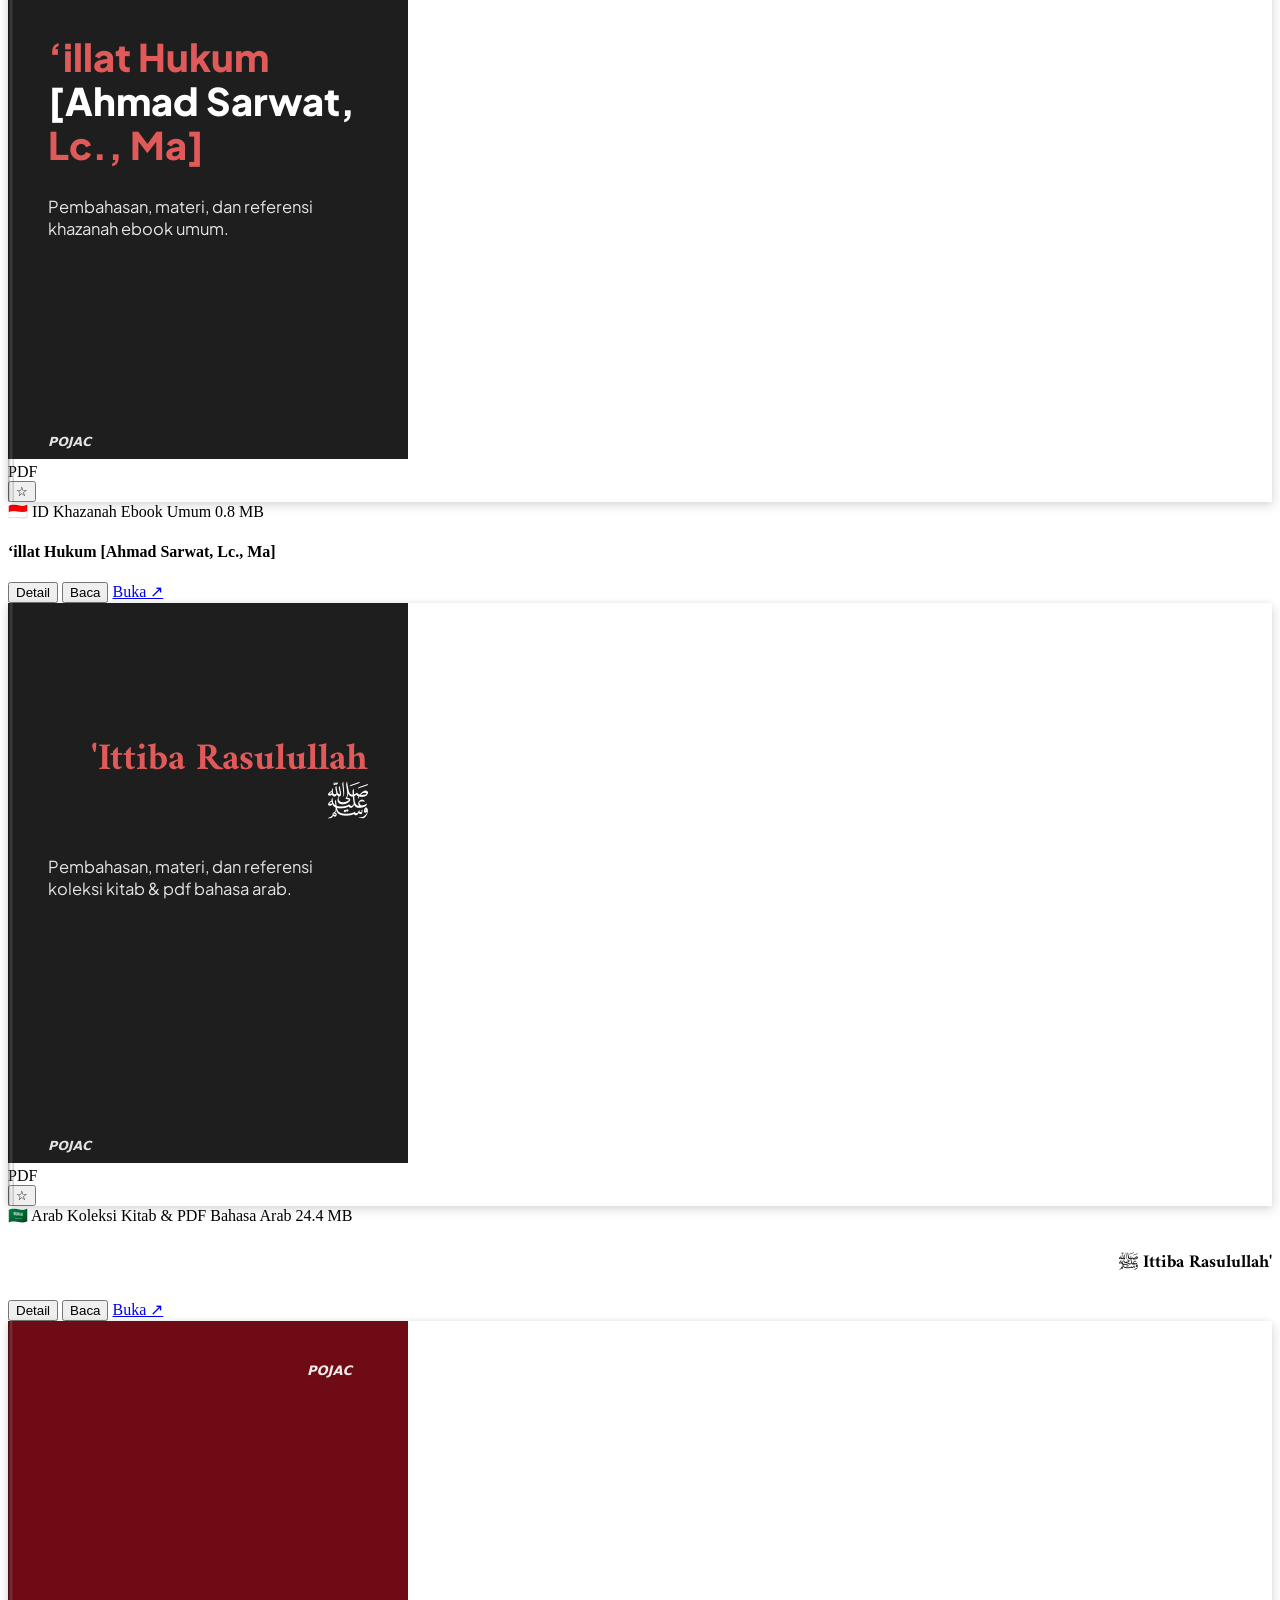
==== commit 30533986: "style: remove Cari Varian Cover di Internet button" ====
--- a/E-Library_Pojac.html
+++ b/E-Library_Pojac.html
@@ -93,39 +93,6 @@
 </head>
 <body class="bg-slate-100 text-slate-800 antialiased min-h-screen flex flex-col font-sans overflow-x-hidden">
 
-  <!-- TOP STATUS & ACCESS BAR (FULL DESKTOP) -->
-  <div class="bg-slate-900 text-slate-300 text-xs px-6 py-2 border-b border-slate-800 flex flex-wrap justify-between items-center gap-2">
-    <div class="flex items-center space-x-3">
-      <span id="server-status-pill" class="inline-flex items-center gap-1.5 font-medium text-emerald-400">
-        <span class="w-2 h-2 rounded-full bg-emerald-400 animate-pulse"></span>
-        Sistem Siap (File Mode)
-      </span>
-      <span class="text-slate-600">•</span>
-      <span>Total Koleksi: <strong class="text-white">34.089</strong> Berkas</span>
-      <span class="text-slate-600 admin-only" style="display:none">•</span>
-      <span class="admin-only" style="display:none">Kapasitas Cloud: <strong class="text-white">498,68 GB</strong></span>
-      <span class="text-slate-600 admin-only" style="display:none">•</span>
-      <span class="admin-only" style="display:none">Thumbnail: <strong class="text-amber-300">Cover GDrive + Sampul Elegan Generatif</strong></span>
-    </div>
-    <div class="flex items-center space-x-3.5">
-      <span class="admin-only inline-flex items-center gap-1 px-2 py-0.5 rounded-md bg-amber-500/10 border border-amber-500/30 text-amber-300 font-bold" style="display:none">👑 Mode Admin</span>
-      <button onclick="logoutAdmin()" class="admin-only hover:text-rose-400 font-semibold transition" style="display:none">Keluar</button>
-      <span class="admin-only text-slate-700" style="display:none">|</span>
-      <a href="editor.html" class="admin-only text-slate-300 hover:text-amber-300 flex items-center space-x-1 font-semibold transition" style="display:none">
-        <span>⚙️ Editor Data</span>
-      </a>
-      <span class="admin-only text-slate-700" style="display:none">|</span>
-      <a href="https://docs.google.com/spreadsheets/d/1_ObWupHQoo6bsDfFYGkOYu-vvmCAlIr1XmzSZmcgaA0/edit?gid=0#gid=0" target="_blank"
-        class="admin-only text-slate-300 hover:text-amber-300 flex items-center space-x-1 font-semibold transition" style="display:none">
-        <span>Buka Google Spreadsheet Master ↗</span>
-      </a>
-      <span class="text-slate-700">|</span>
-      <button onclick="openFavoritesModal()" class="hover:text-amber-300 flex items-center space-x-1 font-semibold transition">
-        <span>⭐ Buku Favorit (<span id="fav-count">0</span>)</span>
-      </button>
-    </div>
-  </div>
-
   <!-- HEADER UTAMA (FULL DESKTOP) -->
   <header class="bg-white border-b border-slate-200/90 sticky top-0 z-40 shadow-xs">
     <div class="w-full px-4 sm:px-6 lg:px-8 py-3 flex flex-wrap items-center justify-between gap-x-4 gap-y-2">
@@ -137,11 +104,7 @@
         <div class="min-w-0">
           <div class="flex items-center gap-2">
             <span class="text-lg sm:text-xl font-extrabold text-slate-900 tracking-tight truncate">POJAC E-LIBRARY</span>
-            <span class="hidden sm:inline-block text-[10px] font-bold uppercase tracking-wider bg-slate-900 text-amber-300 px-2.5 py-0.5 rounded-md shadow-xs">
-              Visual Edition
-            </span>
           </div>
-          <p class="hidden sm:block text-xs text-slate-500 font-medium truncate max-w-[300px] lg:max-w-none">Katalog Lengkap Cover Buku, Kitab Kuning Arab & Referensi Digital</p>
         </div>
       </div>
 
@@ -454,13 +417,7 @@
         </div>
       </div>
 
-      <div class="pt-4 border-t border-slate-100 flex items-center justify-between">
-        <!-- Tombol cari cover di internet jika ingin melihat varian lain -->
-        <a id="modal-google-img-btn" href="#" target="_blank" class="text-sky-700 hover:text-sky-900 font-semibold text-xs flex items-center gap-1 transition">
-          <svg class="w-3.5 h-3.5" fill="none" stroke="currentColor" viewBox="0 0 24 24"><path stroke-linecap="round" stroke-linejoin="round" stroke-width="2" d="M21 21l-6-6m2-5a7 7 0 11-14 0 7 7 0 0114 0z"></path></svg>
-          <span>Cari Varian Cover di Internet ↗</span>
-        </a>
-
+      <div class="pt-4 border-t border-slate-100 flex items-center justify-end">
         <div class="flex items-center space-x-2.5">
           <button onclick="openQrModal()" title="QR Code untuk dibuka di HP" class="px-4 py-2 text-xs font-bold text-slate-700 bg-slate-100 hover:bg-slate-200 rounded-xl transition flex items-center gap-1.5">
             <svg class="w-3.5 h-3.5" fill="none" stroke="currentColor" viewBox="0 0 24 24"><path stroke-linecap="round" stroke-linejoin="round" stroke-width="2" d="M12 4v1m6 11h2m-6 0h-2v4m0-11v3m0 0h.01M12 12h4.01M16 20h4M4 12v4m0-8V4m0 4h4M4 8h4.01M20 8h-4M4 20h4v-4m6-4v.01M4 16v4h4"></path></svg>
@@ -554,20 +511,6 @@
       </button>
     </div>
   </div>
-
-  <!-- FOOTER RESMI (FULL DESKTOP) -->
-  <footer class="bg-slate-900 text-slate-400 border-t border-slate-800 py-6 text-center text-xs mt-auto">
-    <div class="w-full px-6 flex flex-col sm:flex-row items-center justify-between gap-3">
-      <div class="flex items-center space-x-2">
-        <img src="assets/logo_pojak_square.png" alt="Logo POJAC" class="w-5 h-5 object-contain">
-        <span class="font-bold text-slate-200">POJAC — Pojok Baca © 2024–2026</span>
-        <span>• Perpustakaan Digital Berbasis Google Drive Cloud Hub</span>
-      </div>
-      <div class="text-slate-400 text-xs">
-        <span>Terindeks 34.089 Berkas Aktif <span class="admin-only" style="display:none">(498,68 GB) • Cover Thumbnail Google Drive Cloud</span></span>
-      </div>
-    </div>
-  </footer>
 
   <!-- SCRIPT KONFIG, QR LIB, GENERATOR SAMPUL, DATASET & CLIENT LOGIC -->
   <script src="config.js?v=2.2.0"></script>
@@ -1499,10 +1442,6 @@
       // Cover modal (thumbnail GDrive atau sampul elegan generatif)
       attachCover(document.getElementById('modal-cover-img'), book);
 
-      // Link cari di internet Google Images
-      const googleSearchUrl = `https://www.google.com/search?tbm=isch&q=${encodeURIComponent(title + ' cover buku')}`;
-      document.getElementById('modal-google-img-btn').href = googleSearchUrl;
-
       document.getElementById('detail-modal').classList.remove('hidden');
     }
 
@@ -1530,8 +1469,10 @@
     }
 
     function updateFavBadge() {
-      document.getElementById('fav-count').innerText = favorites.length;
-      document.getElementById('fav-modal-count').innerText = favorites.length;
+      const fc = document.getElementById('fav-count');
+      if (fc) fc.innerText = favorites.length;
+      const fmc = document.getElementById('fav-modal-count');
+      if (fmc) fmc.innerText = favorites.length;
     }
 
     function openFavoritesModal() {
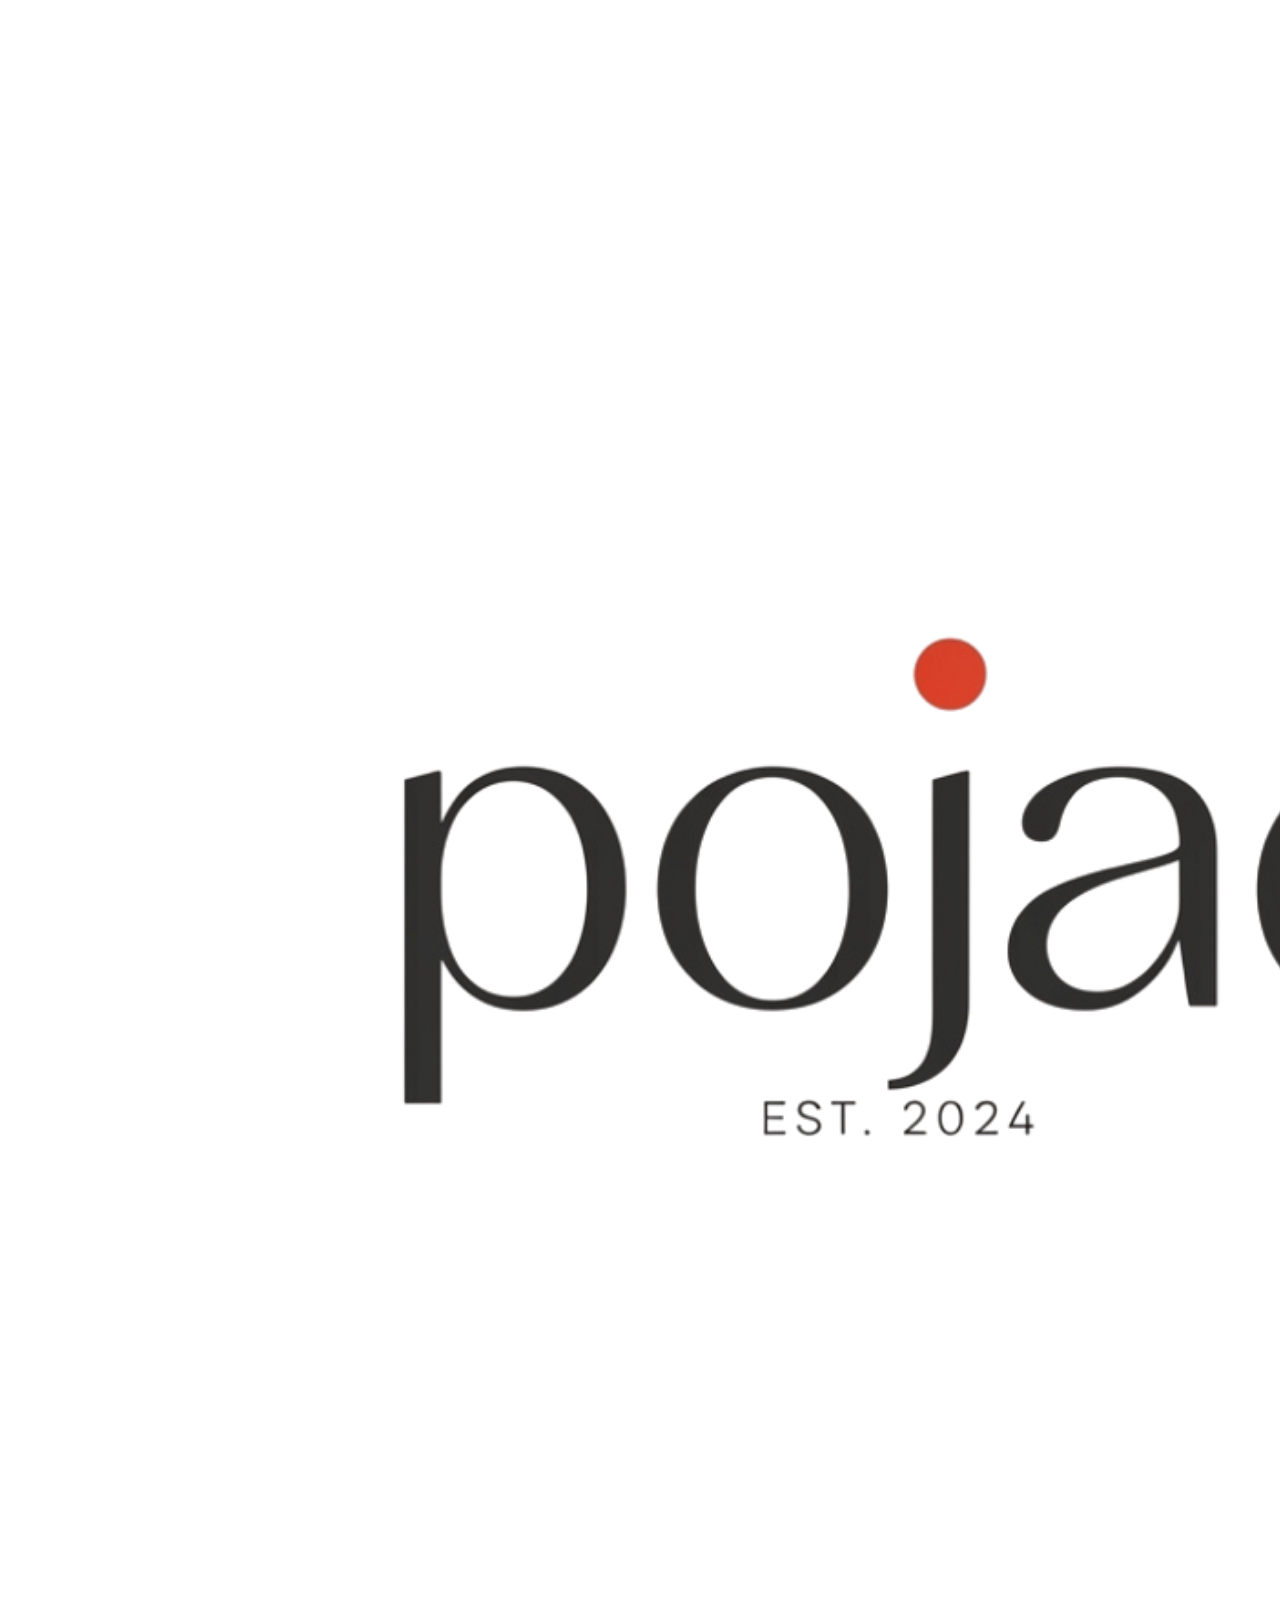
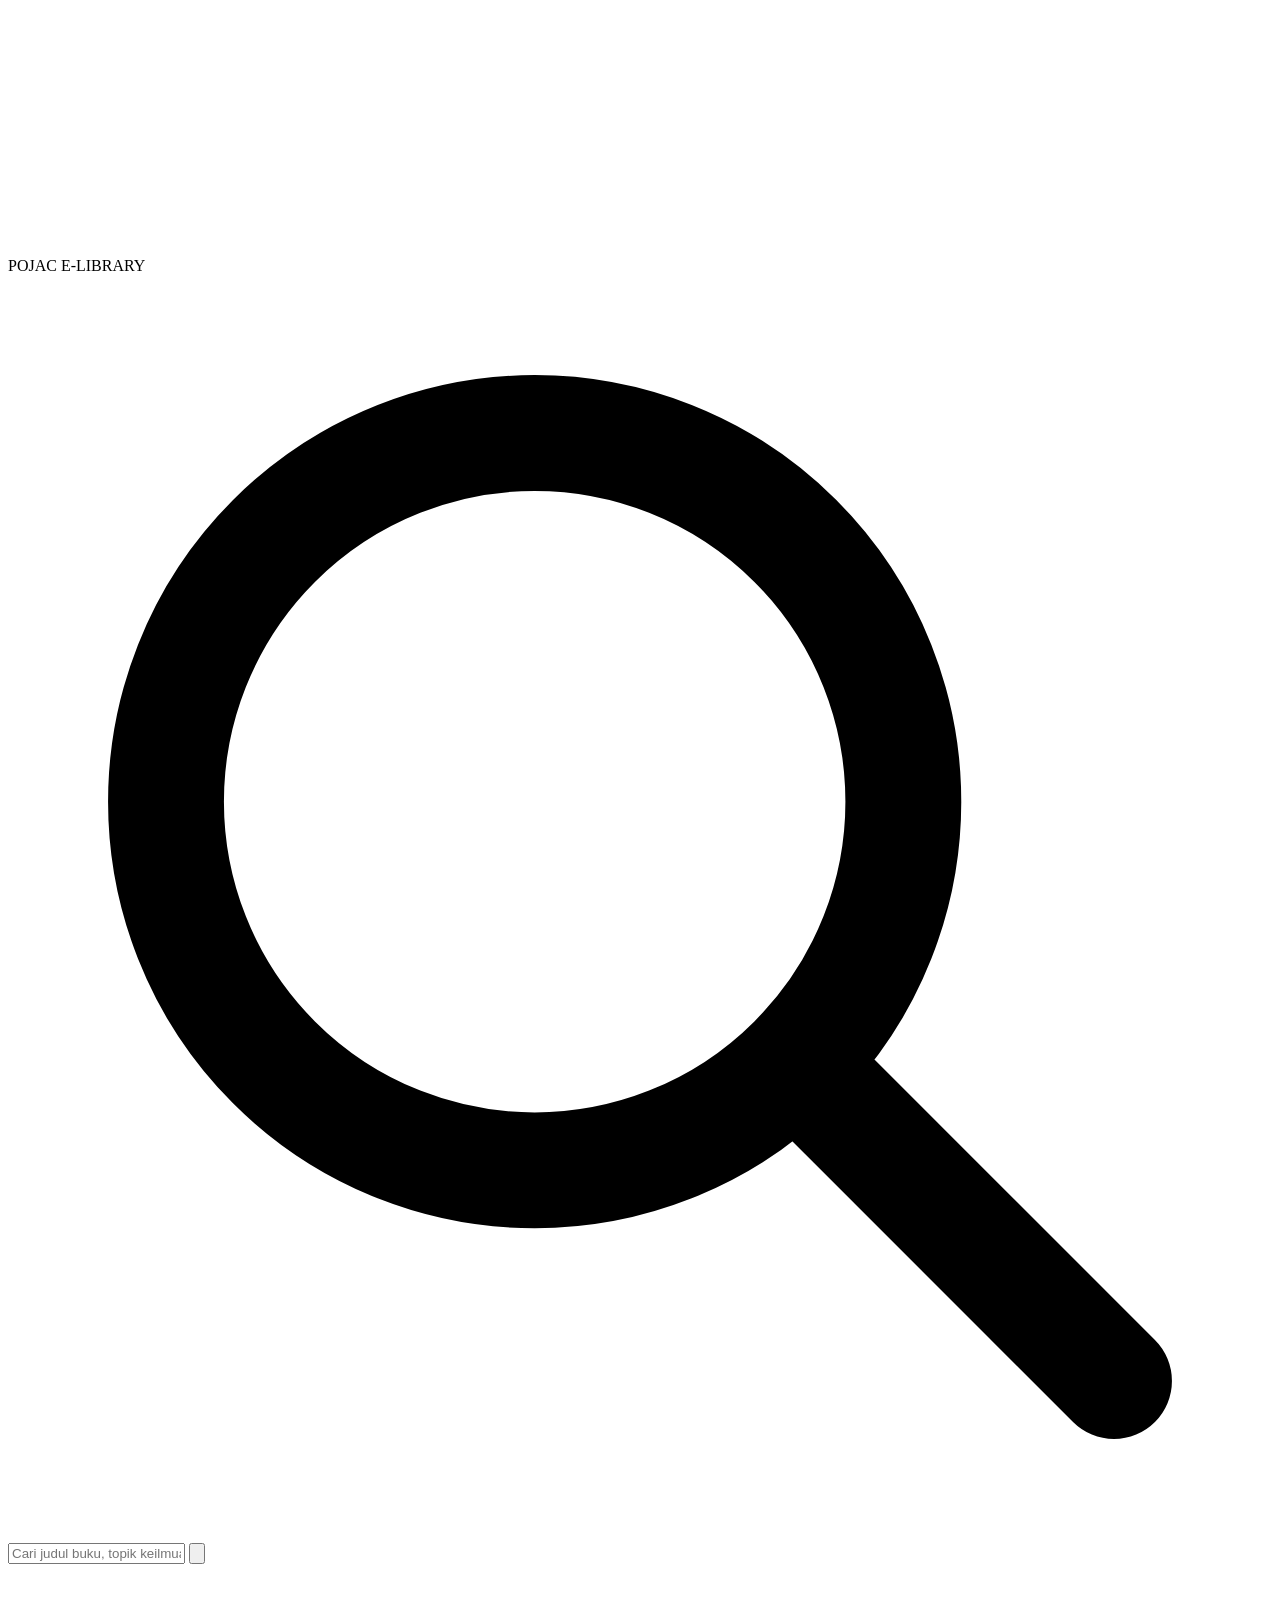
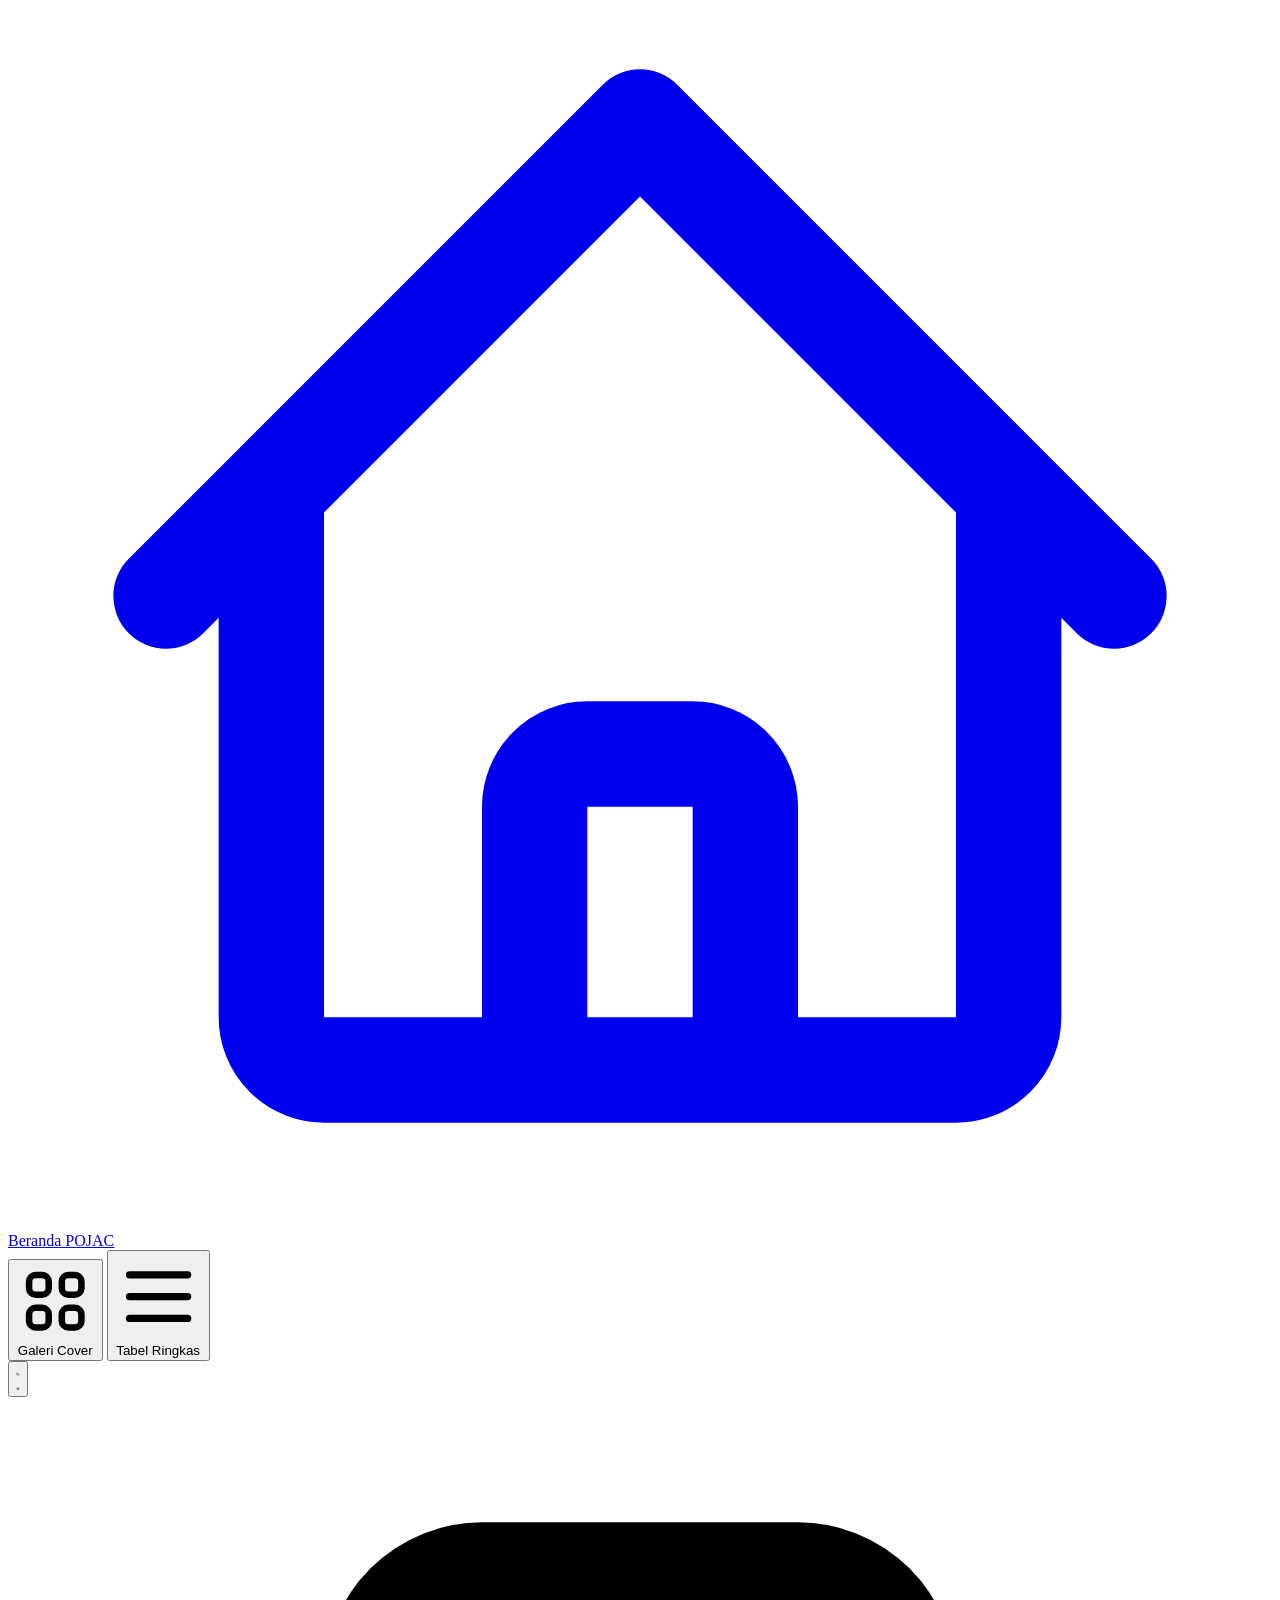
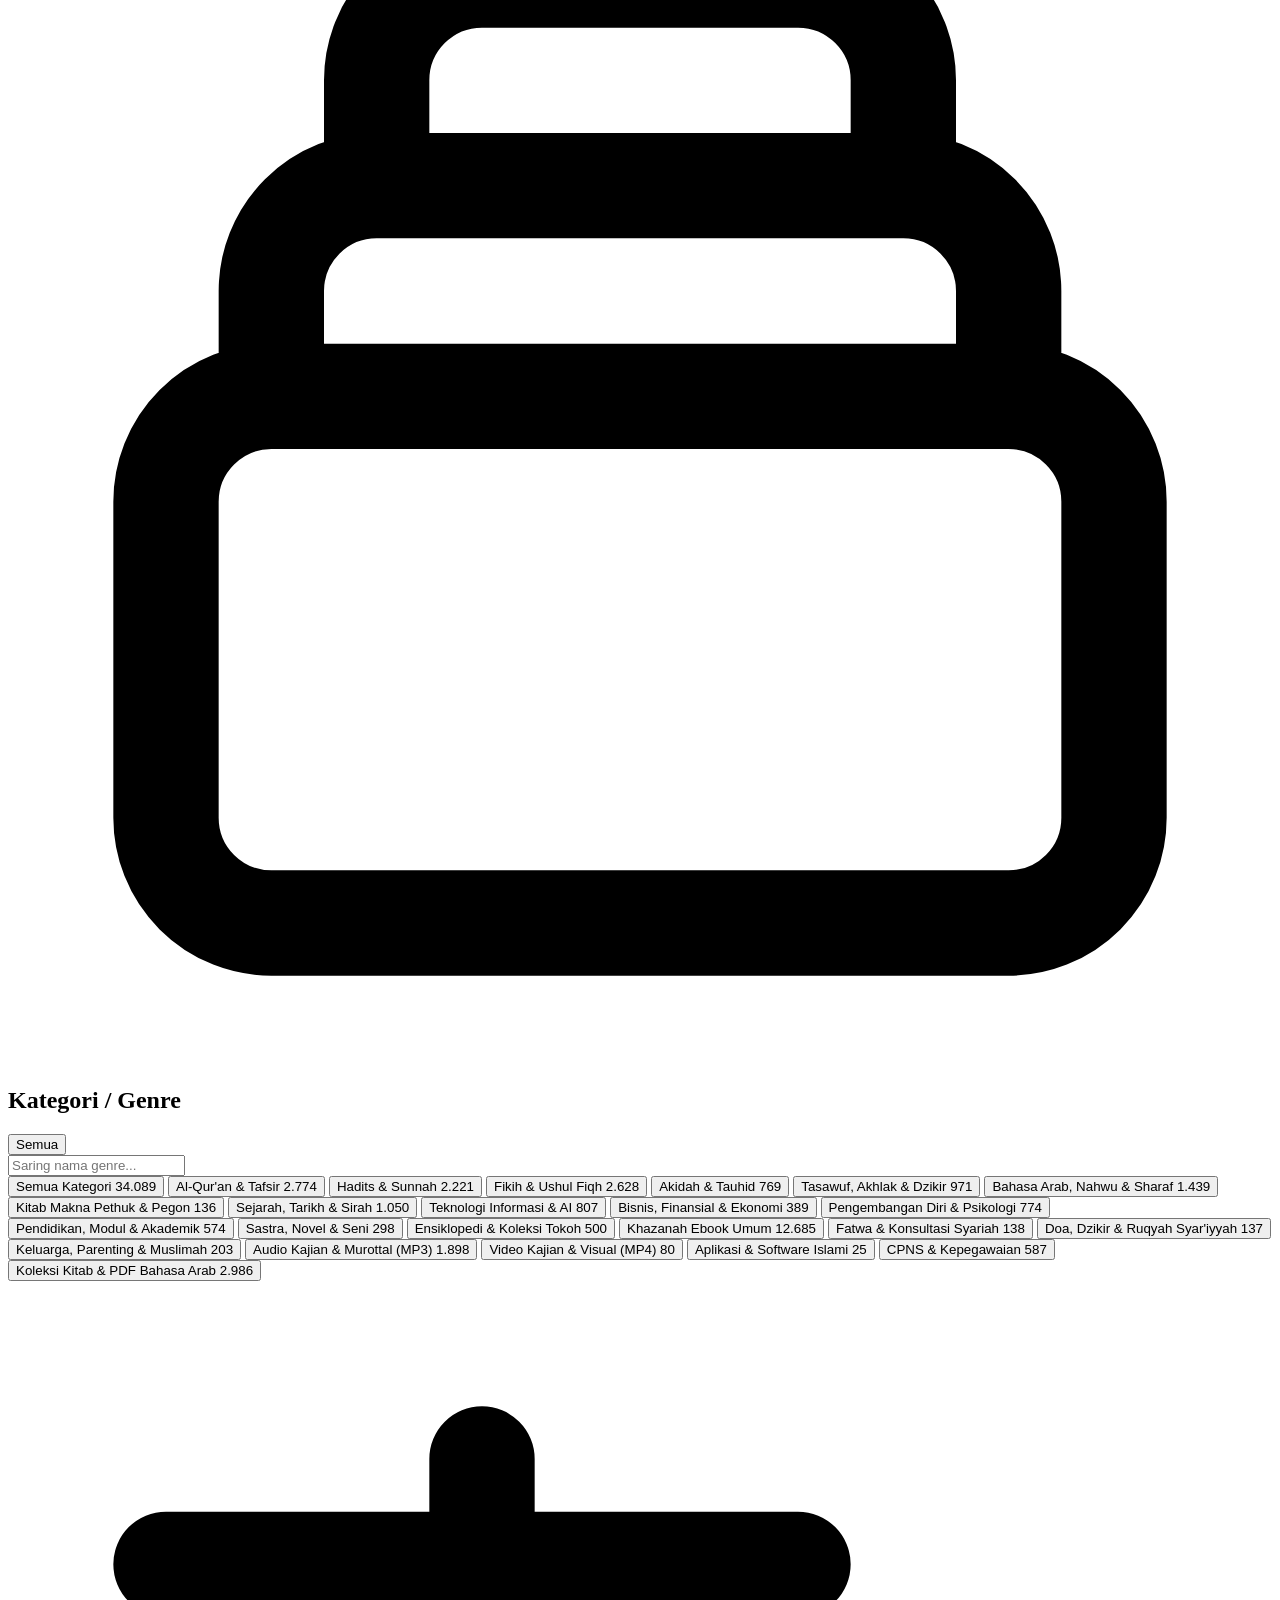
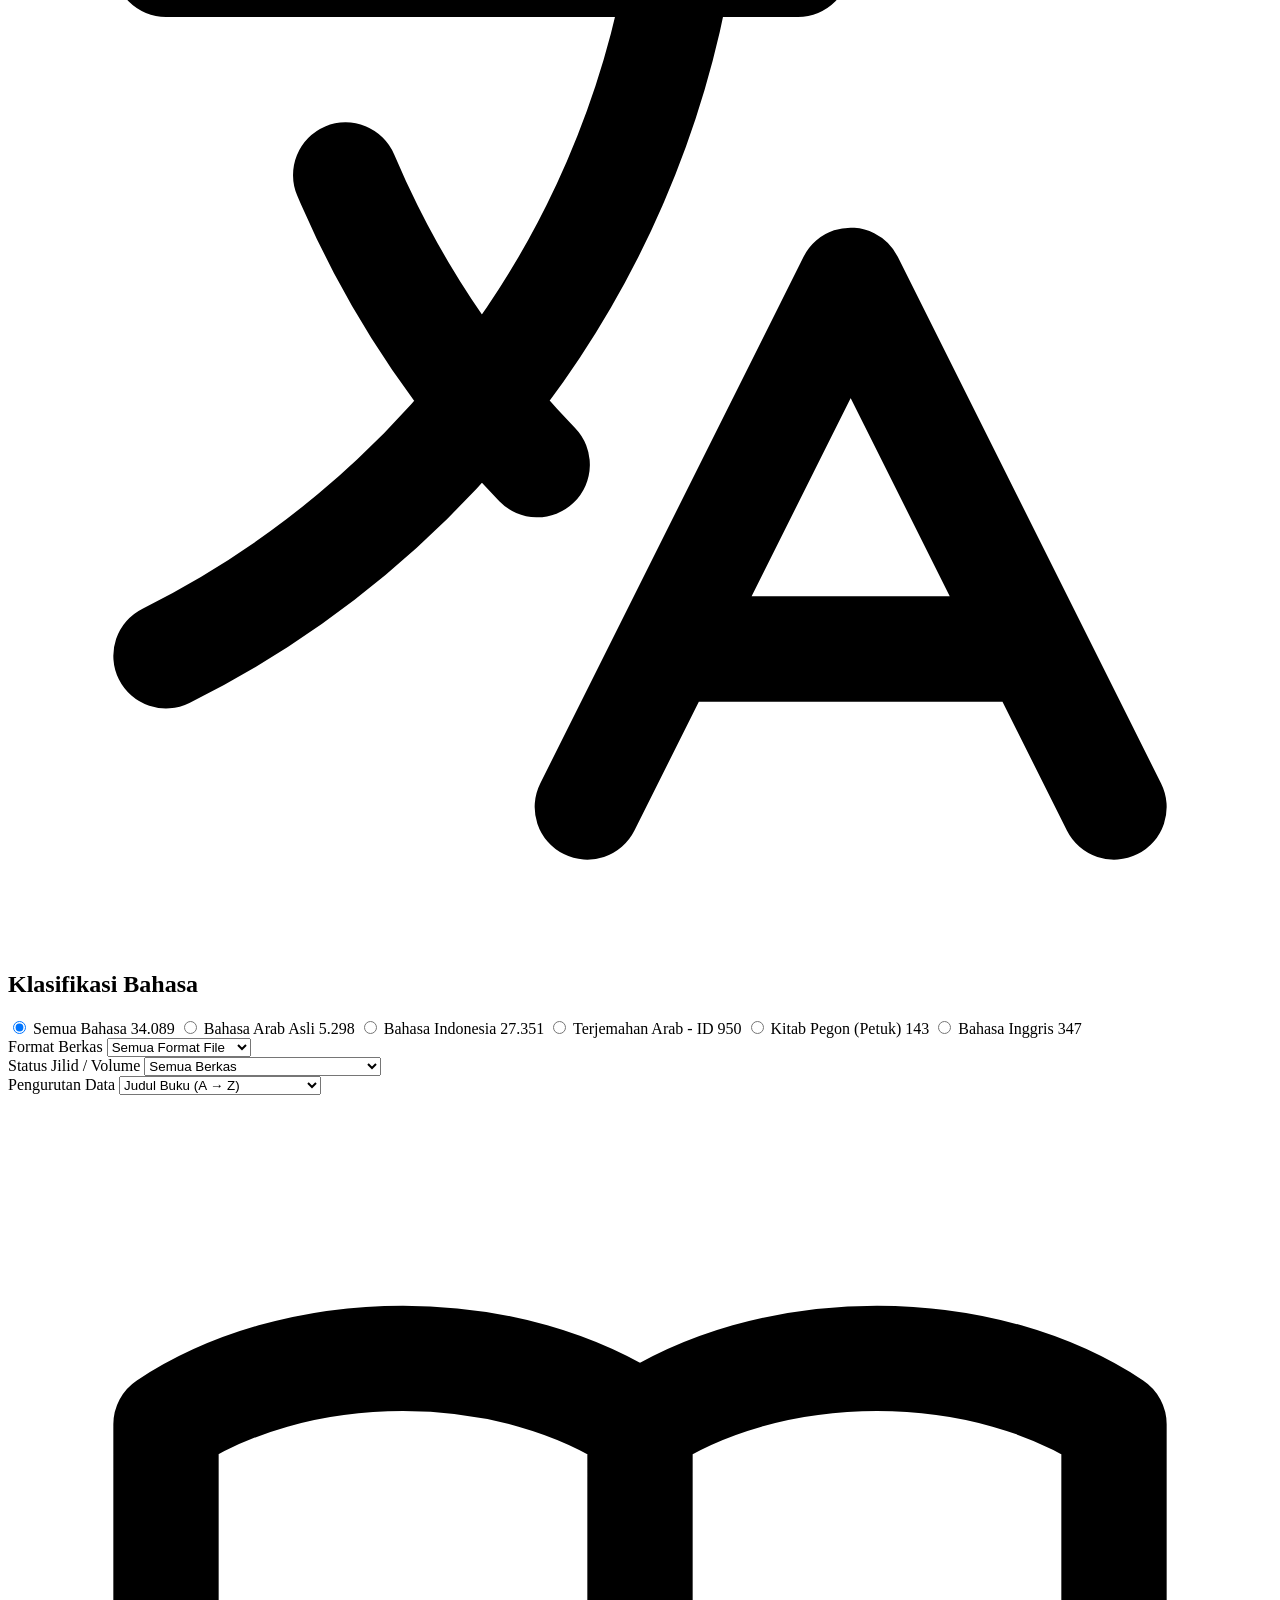
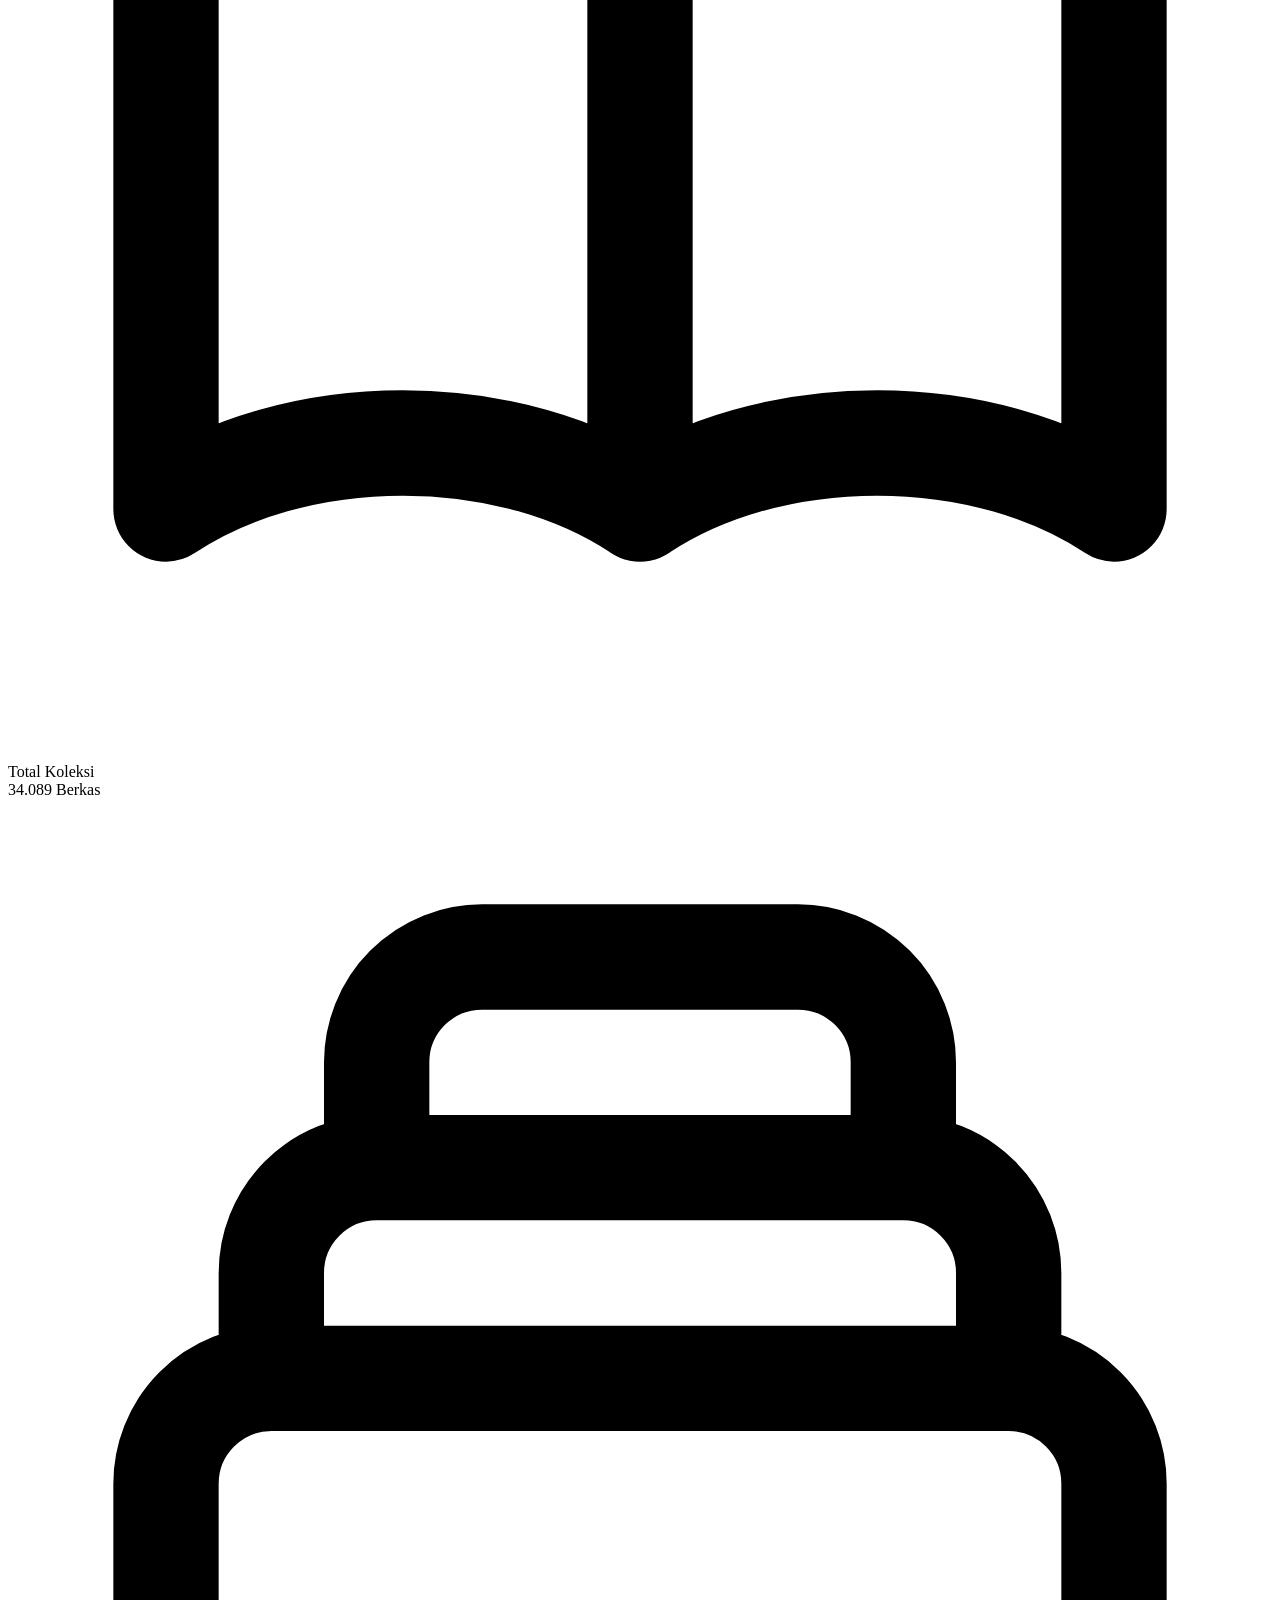
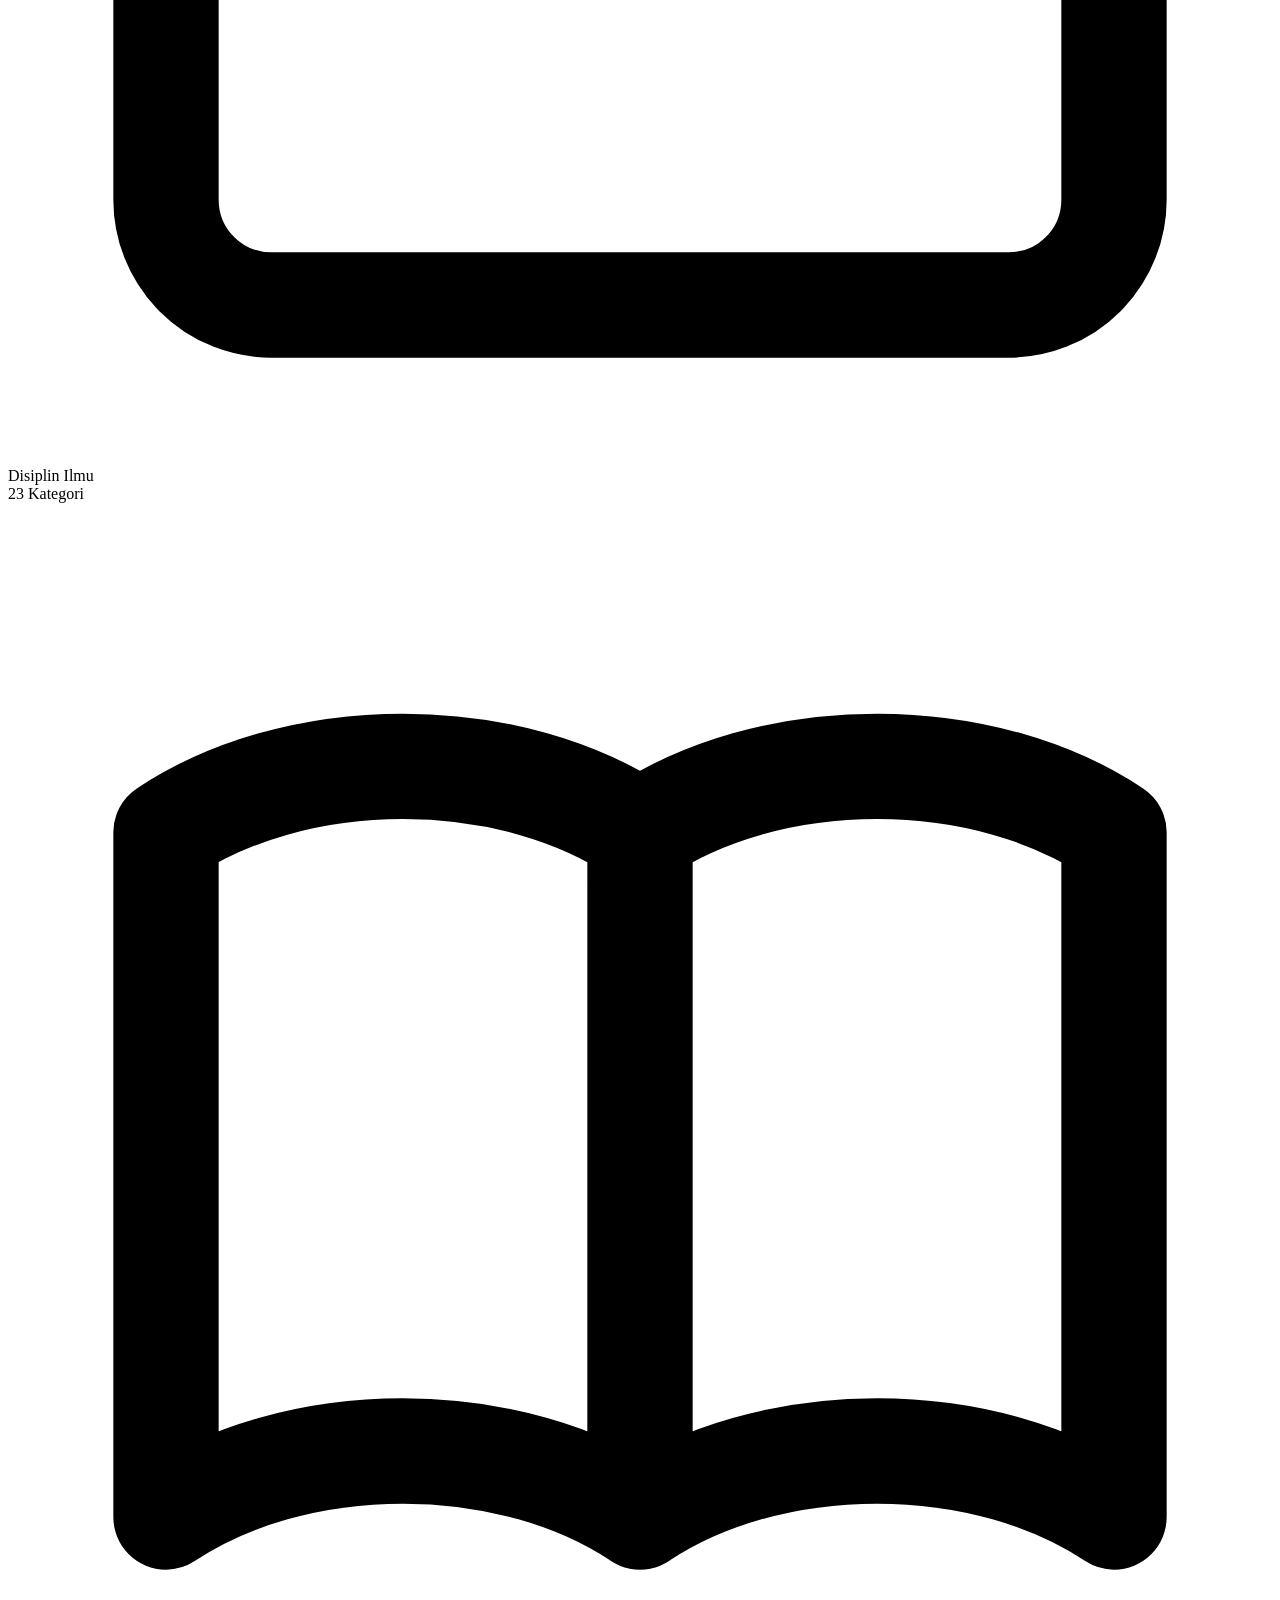
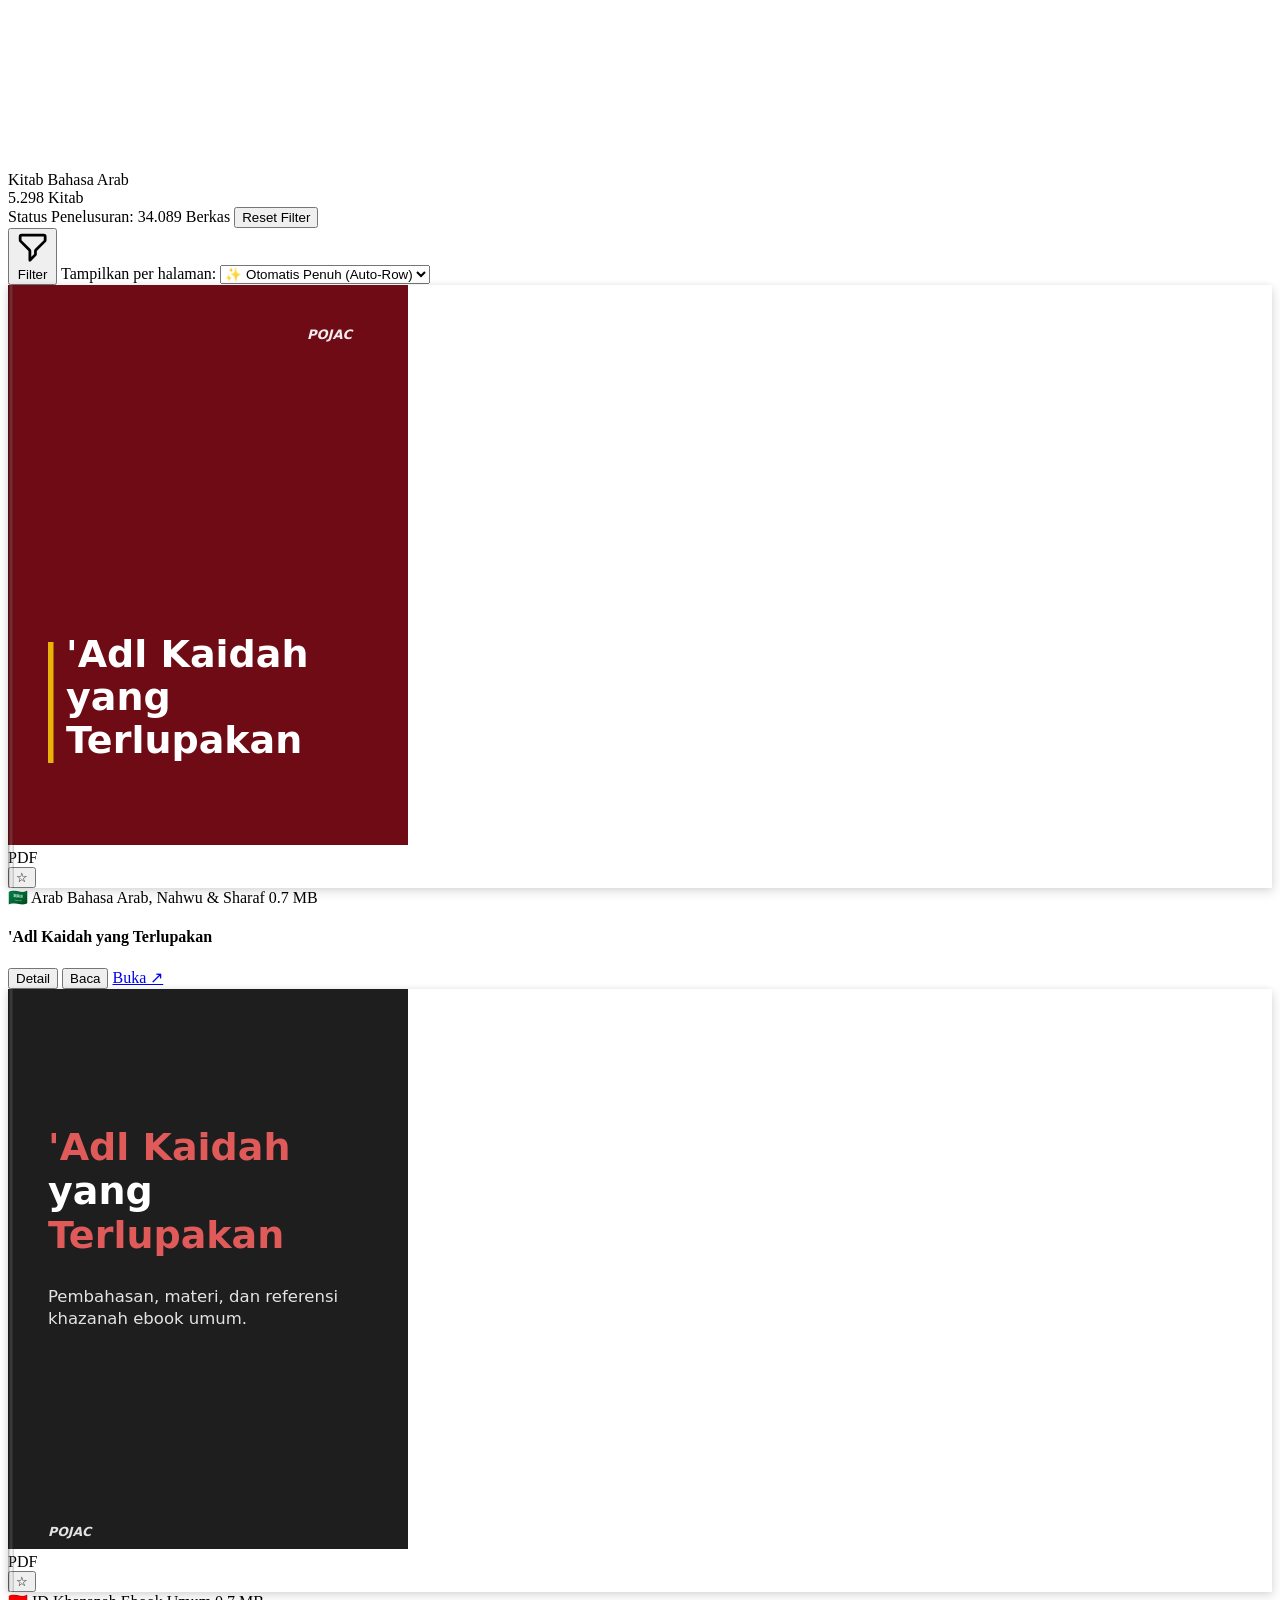
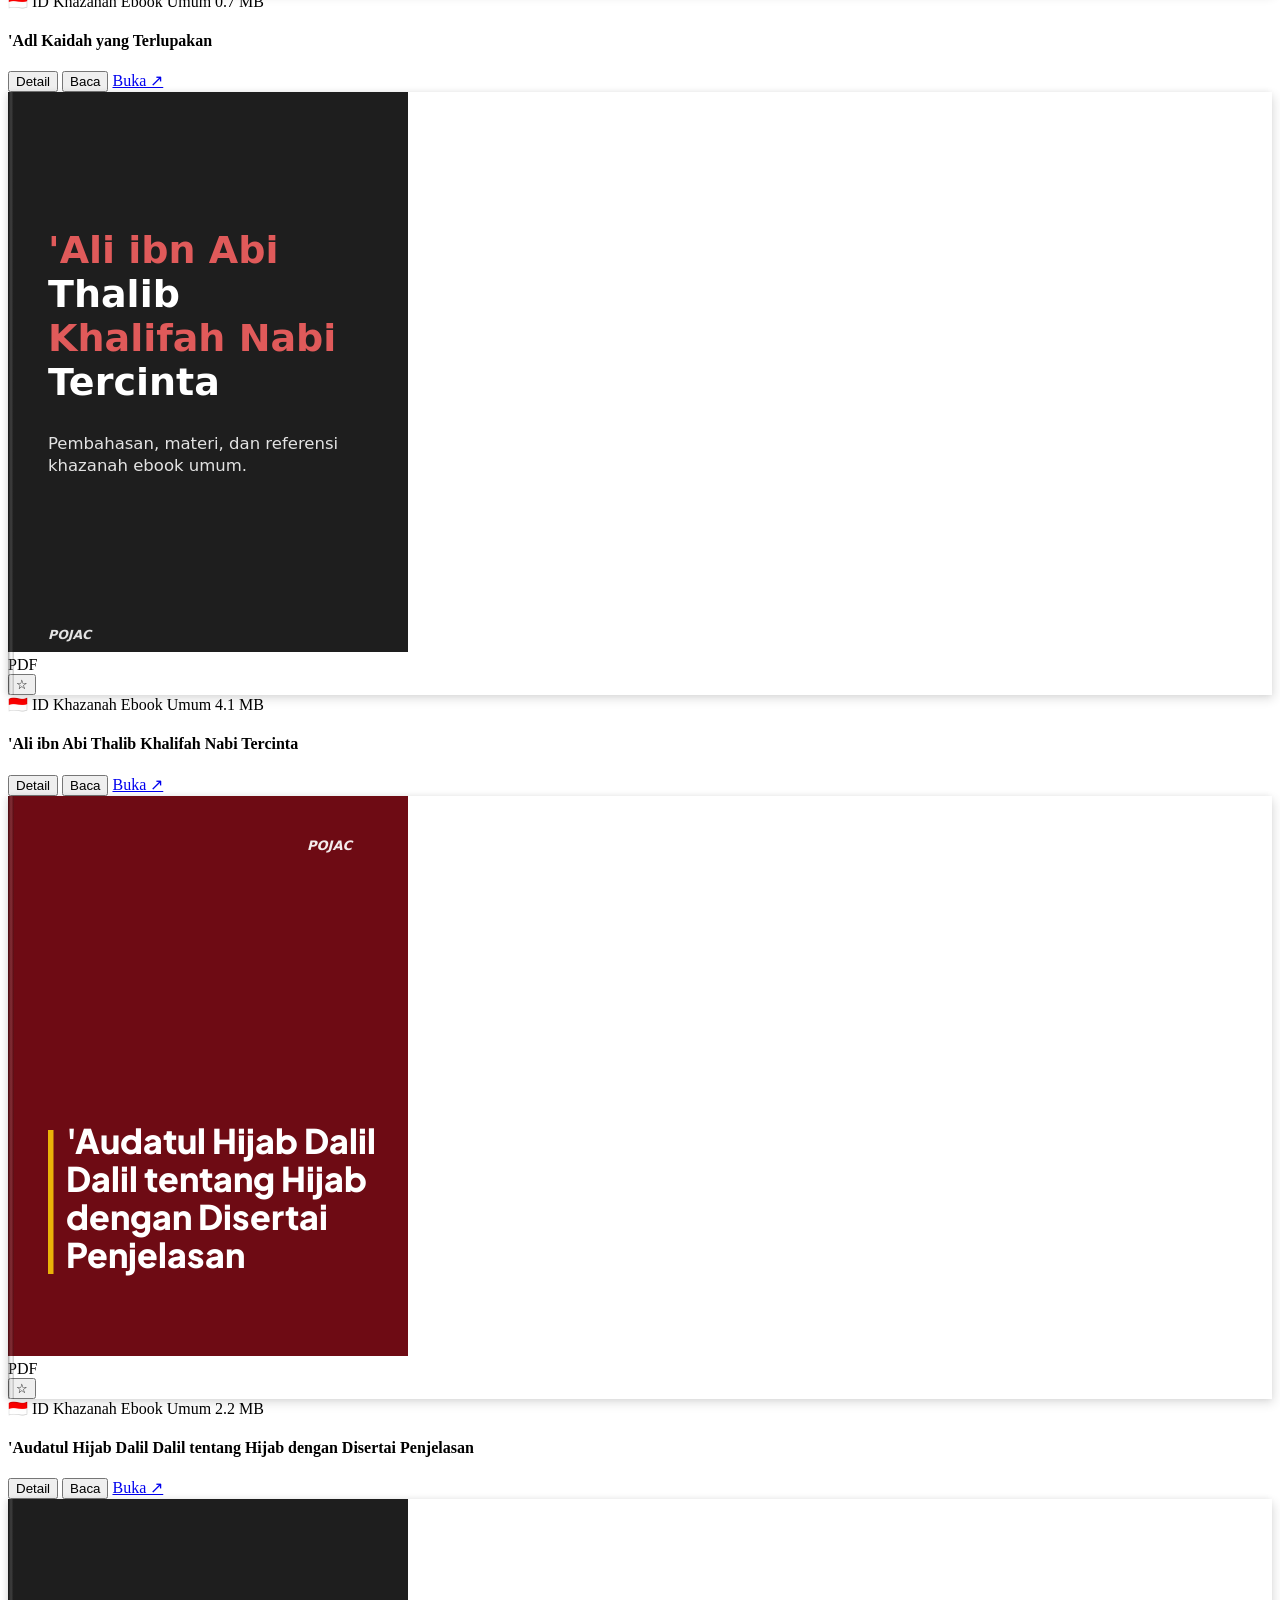
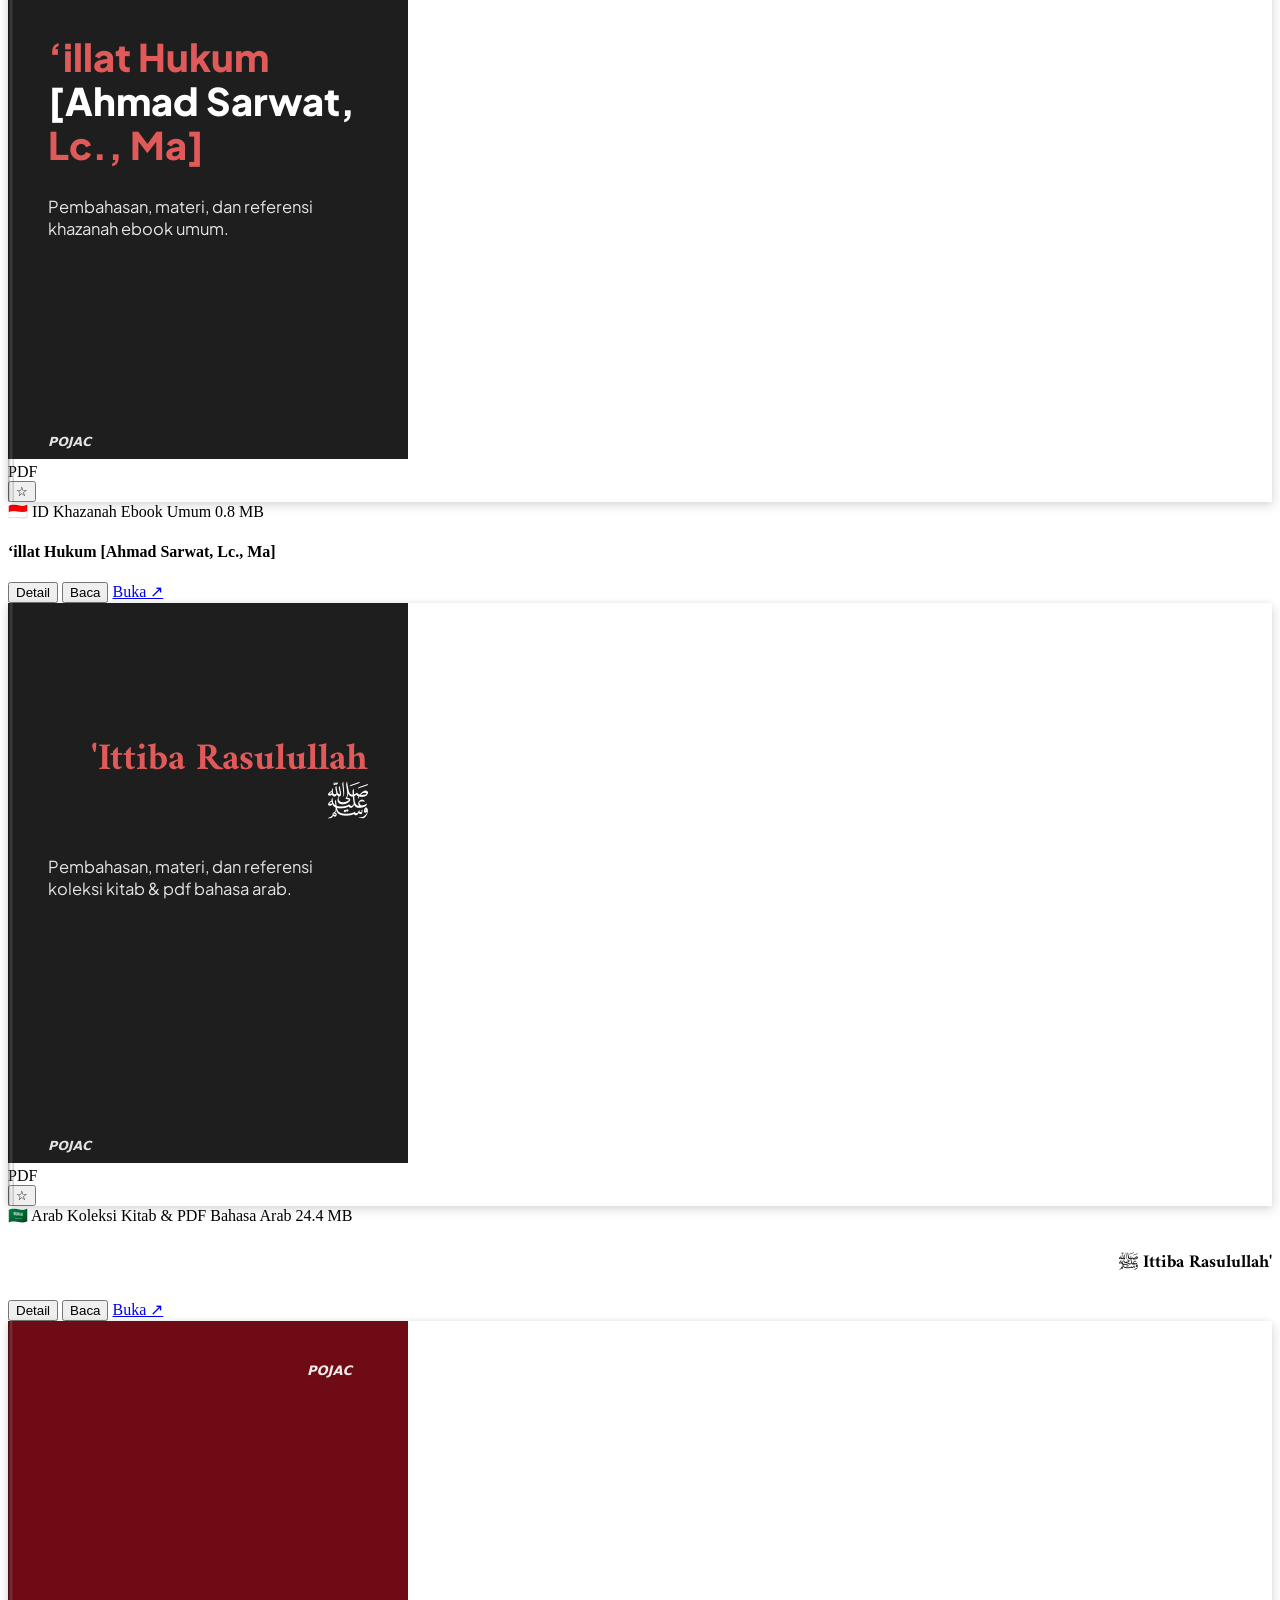
==== commit d57db8f4: "feat: filter dropdown only shows allowed formats (PDF, MP3, DOC, PPTX, DOCX)" ====
--- a/E-Library_Pojac.html
+++ b/E-Library_Pojac.html
@@ -690,20 +690,29 @@
       return map[fmt] || '📄';
     }
 
-    // Bangun opsi filter format secara dinamis dari isi dataset (terurut terbanyak)
+    // Format utama yang diizinkan tampil di filter (sesuai pilihan: PDF, MP3, DOC, PPTX, DOCX)
+    const ALLOWED_FORMATS = ['PDF', 'MP3', 'DOC', 'PPTX', 'DOCX'];
+
+    // Bangun opsi filter format secara dinamis (hanya format terpilih)
     function buildFormatFilter() {
       const counts = {};
       allBooks.forEach(b => { counts[b[4]] = (counts[b[4]] || 0) + 1; });
-      const sorted = Object.keys(counts).sort((a, b) => counts[b] - counts[a]);
       const select = document.getElementById('format-filter');
       if (!select) return;
       const current = selectedFmt;
       let html = '<option value="">Semua Format File</option>';
-      sorted.forEach(fmt => {
-        html += `<option value="${escapeHtml(fmt)}">${getFormatEmoji(fmt)} ${escapeHtml(fmt)} (${counts[fmt].toLocaleString('id-ID')} file)</option>`;
+      ALLOWED_FORMATS.forEach(fmt => {
+        if (counts[fmt]) {
+          html += `<option value="${escapeHtml(fmt)}">${getFormatEmoji(fmt)} ${escapeHtml(fmt)} (${counts[fmt].toLocaleString('id-ID')} file)</option>`;
+        }
       });
       select.innerHTML = html;
-      if (current) select.value = current;
+      if (current && ALLOWED_FORMATS.includes(current)) {
+        select.value = current;
+      } else if (current && !ALLOWED_FORMATS.includes(current)) {
+        selectedFmt = '';
+        select.value = '';
+      }
     }
 
     function escapeHtml(str) {
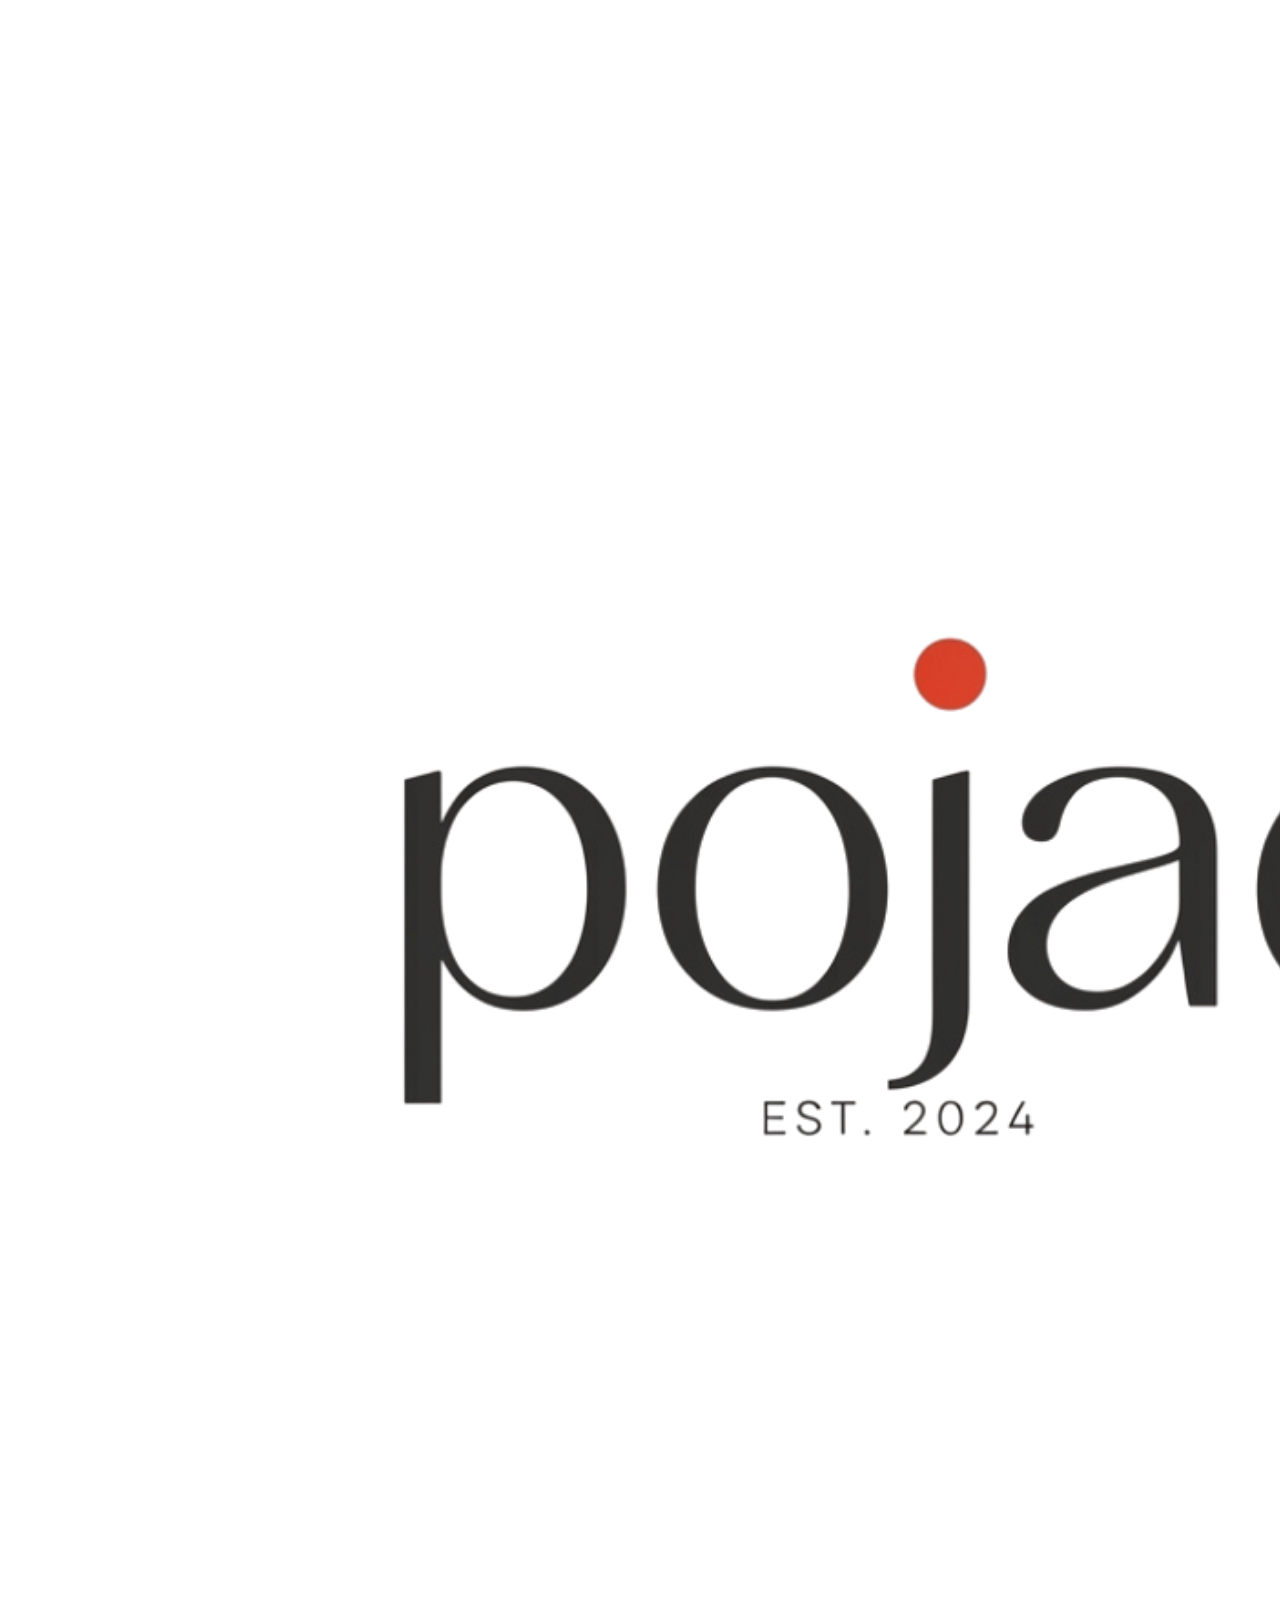
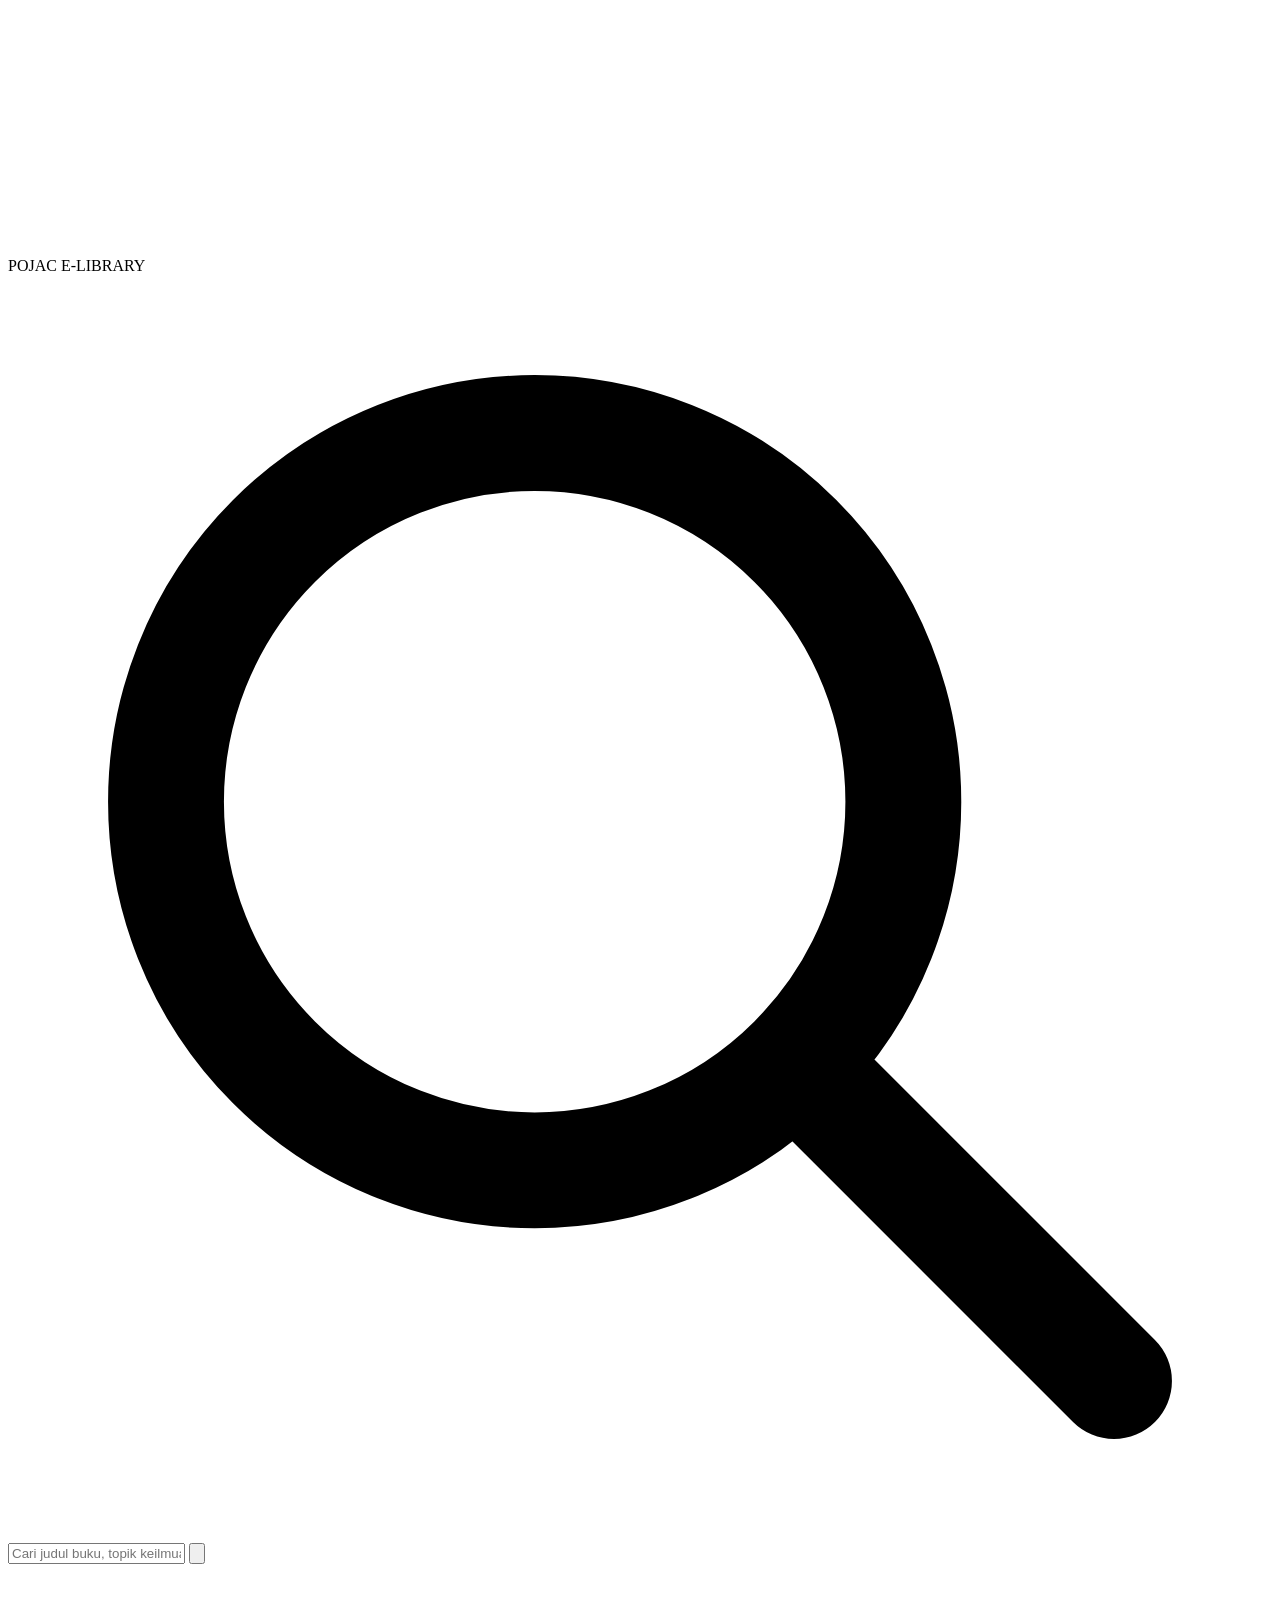
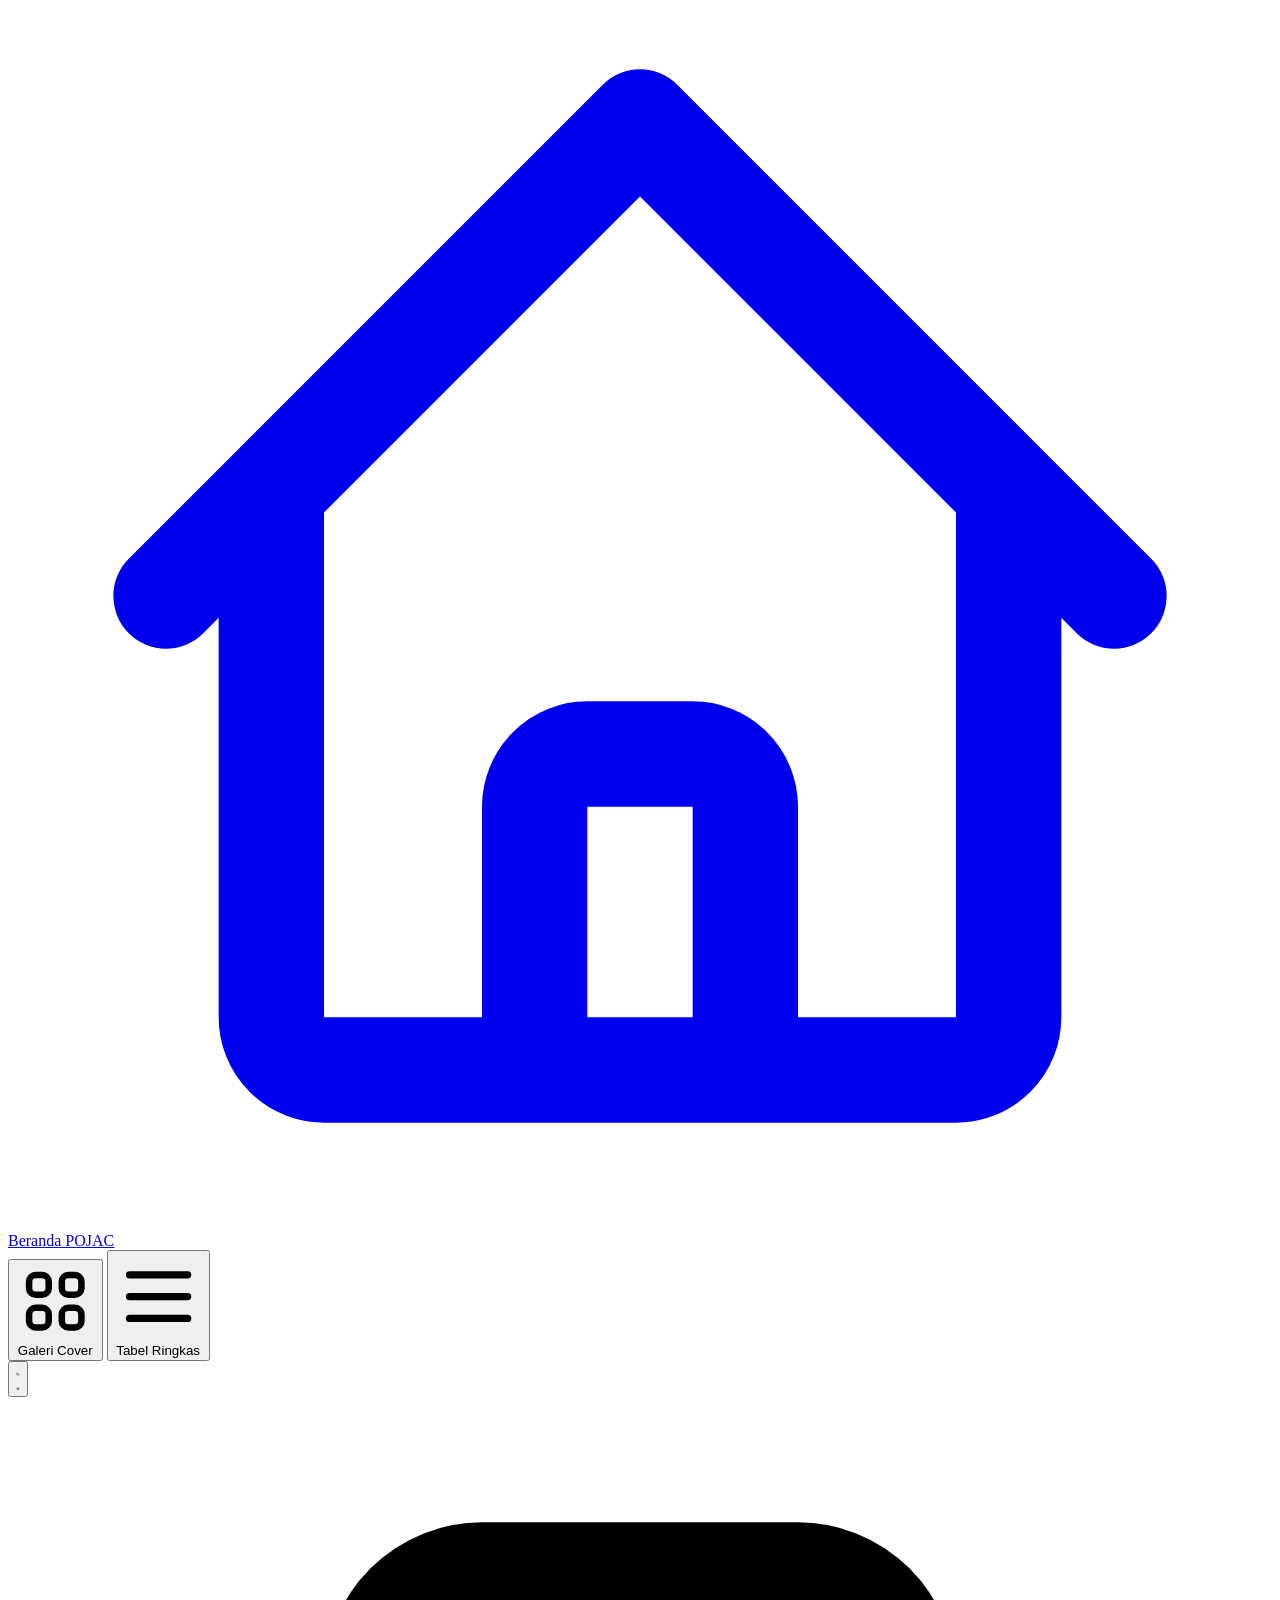
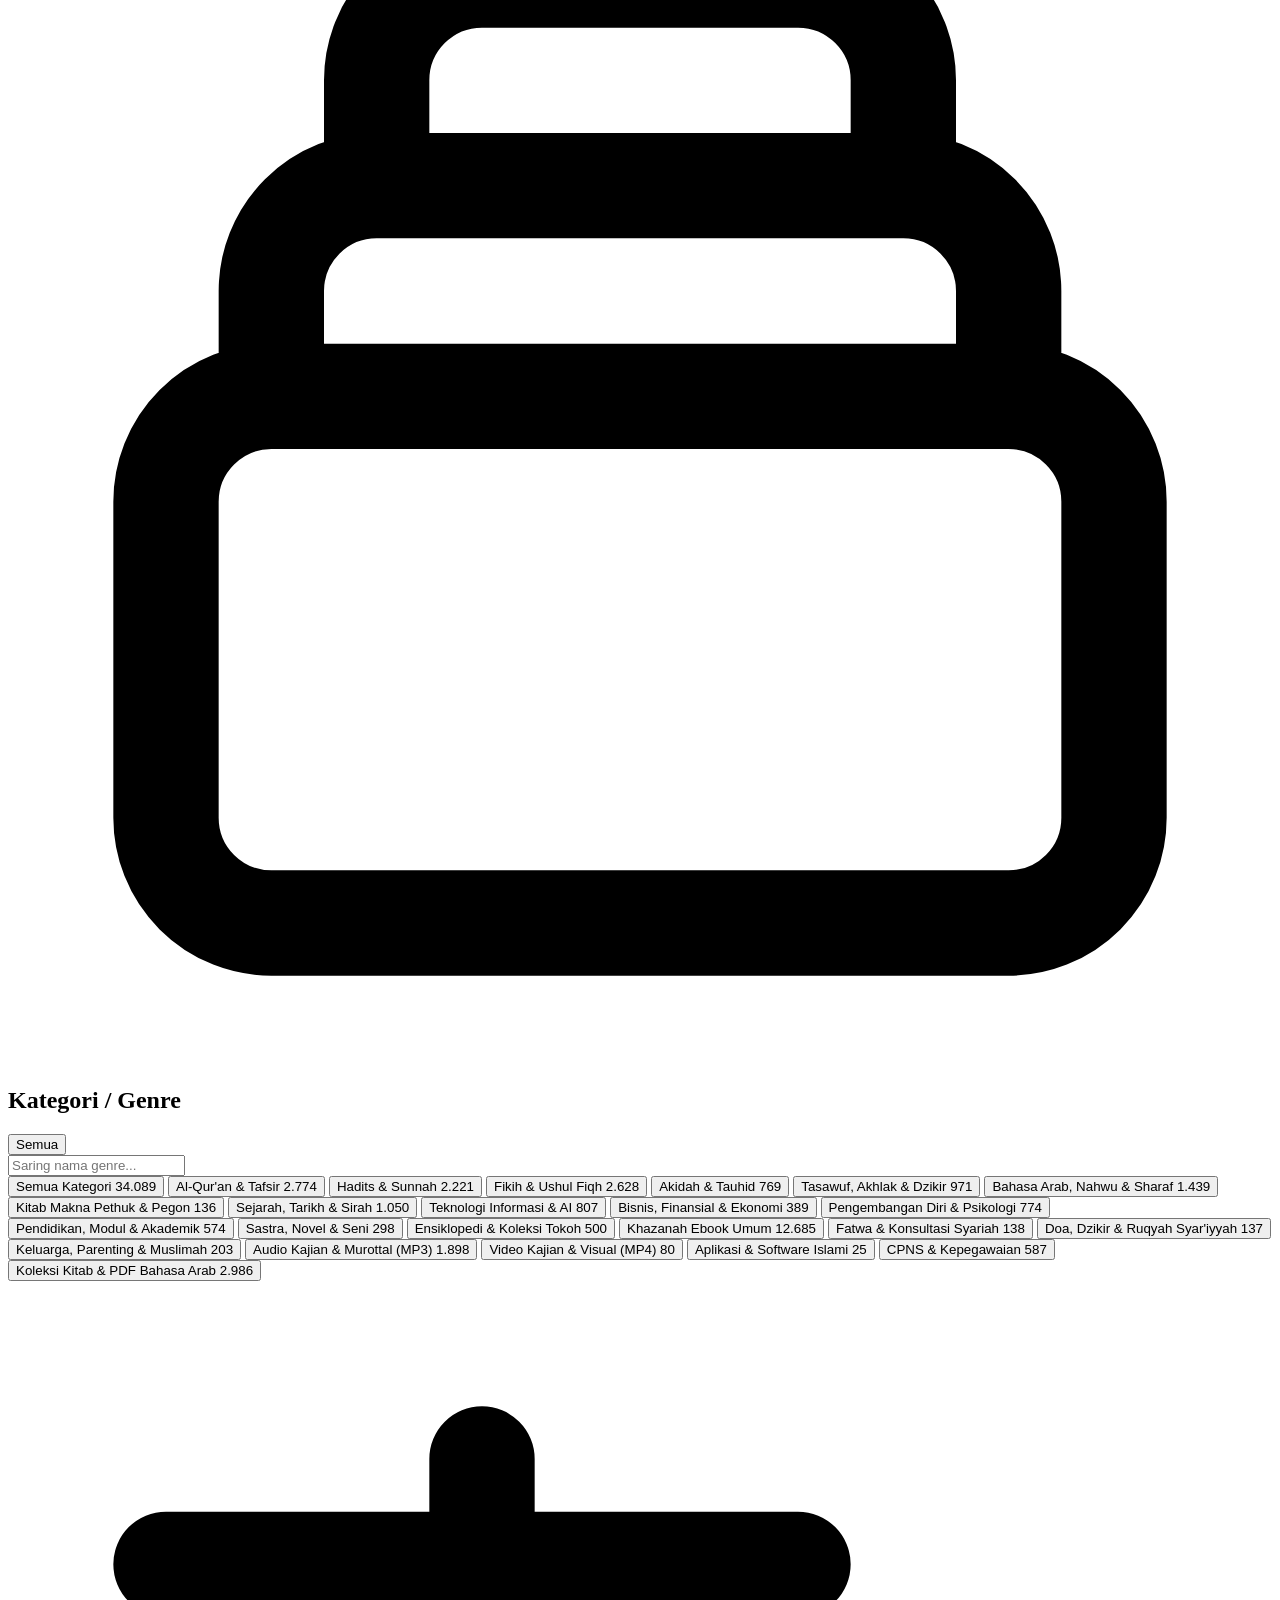
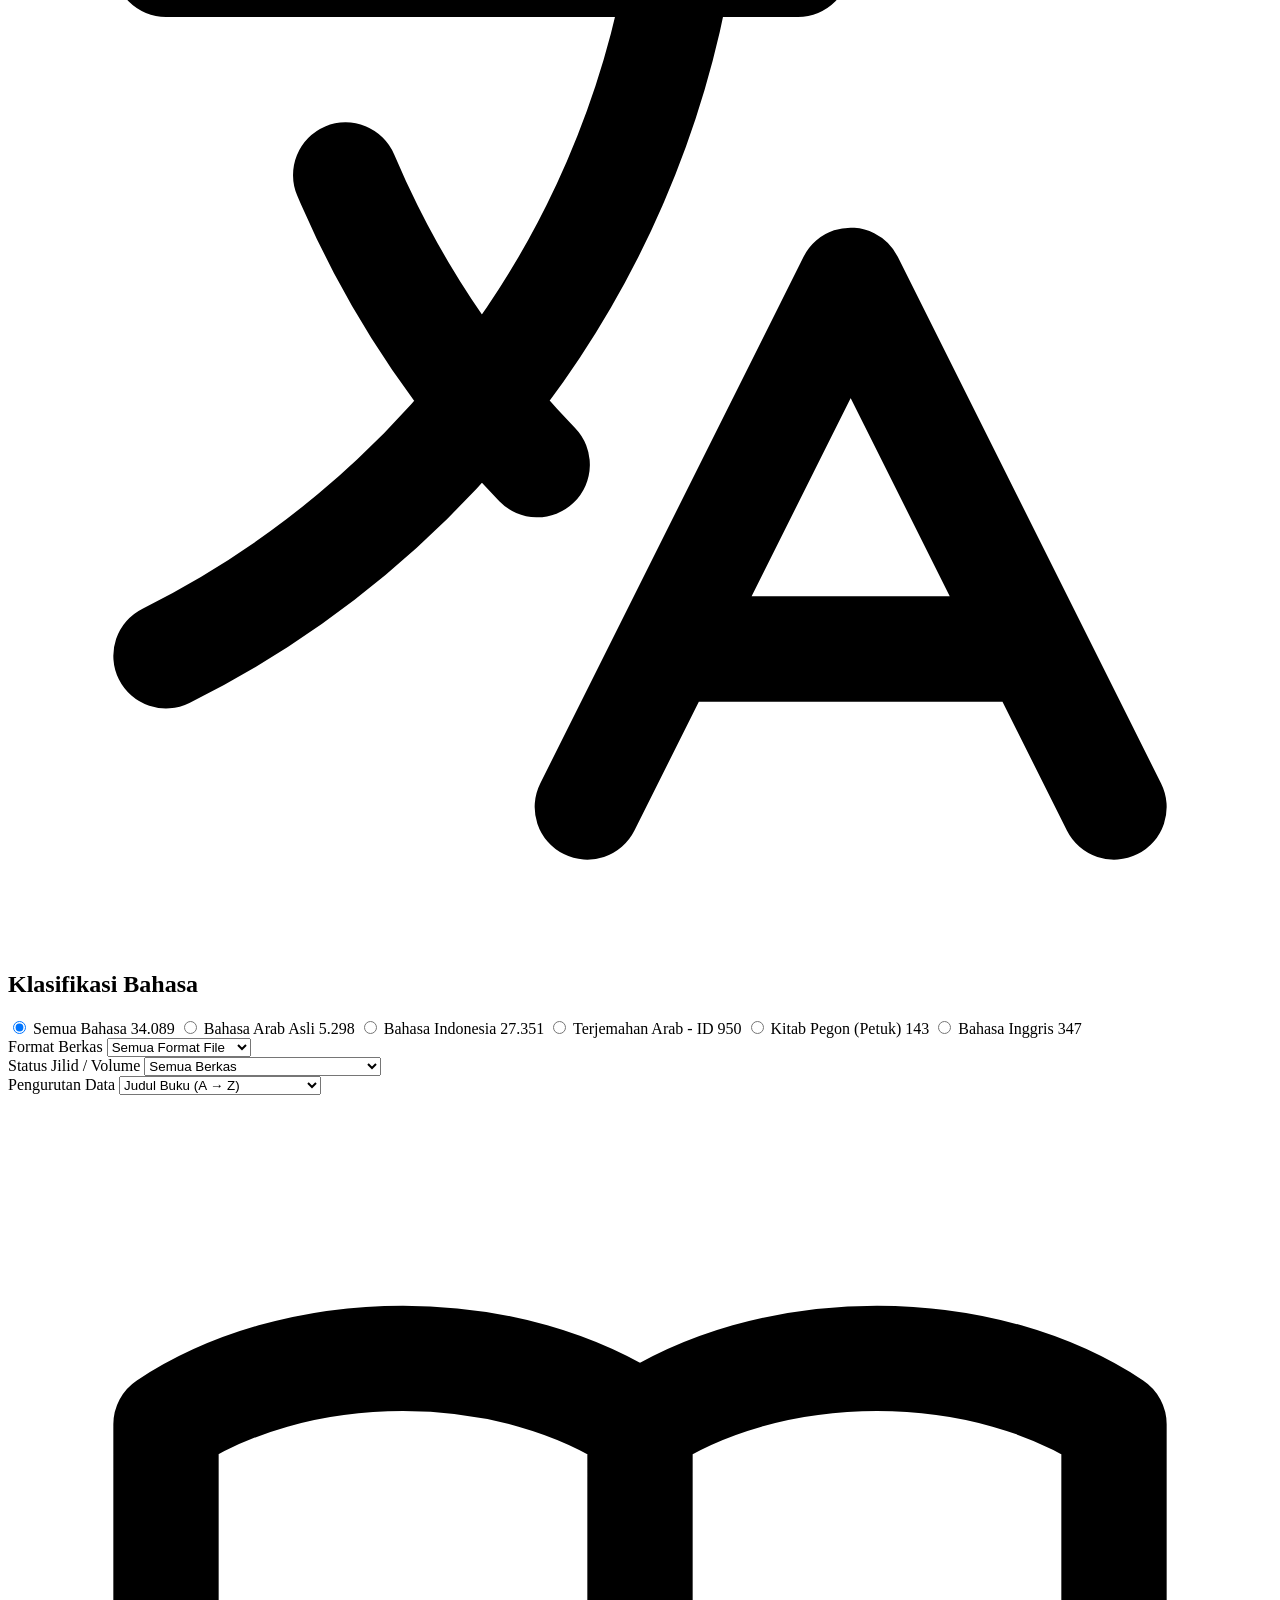
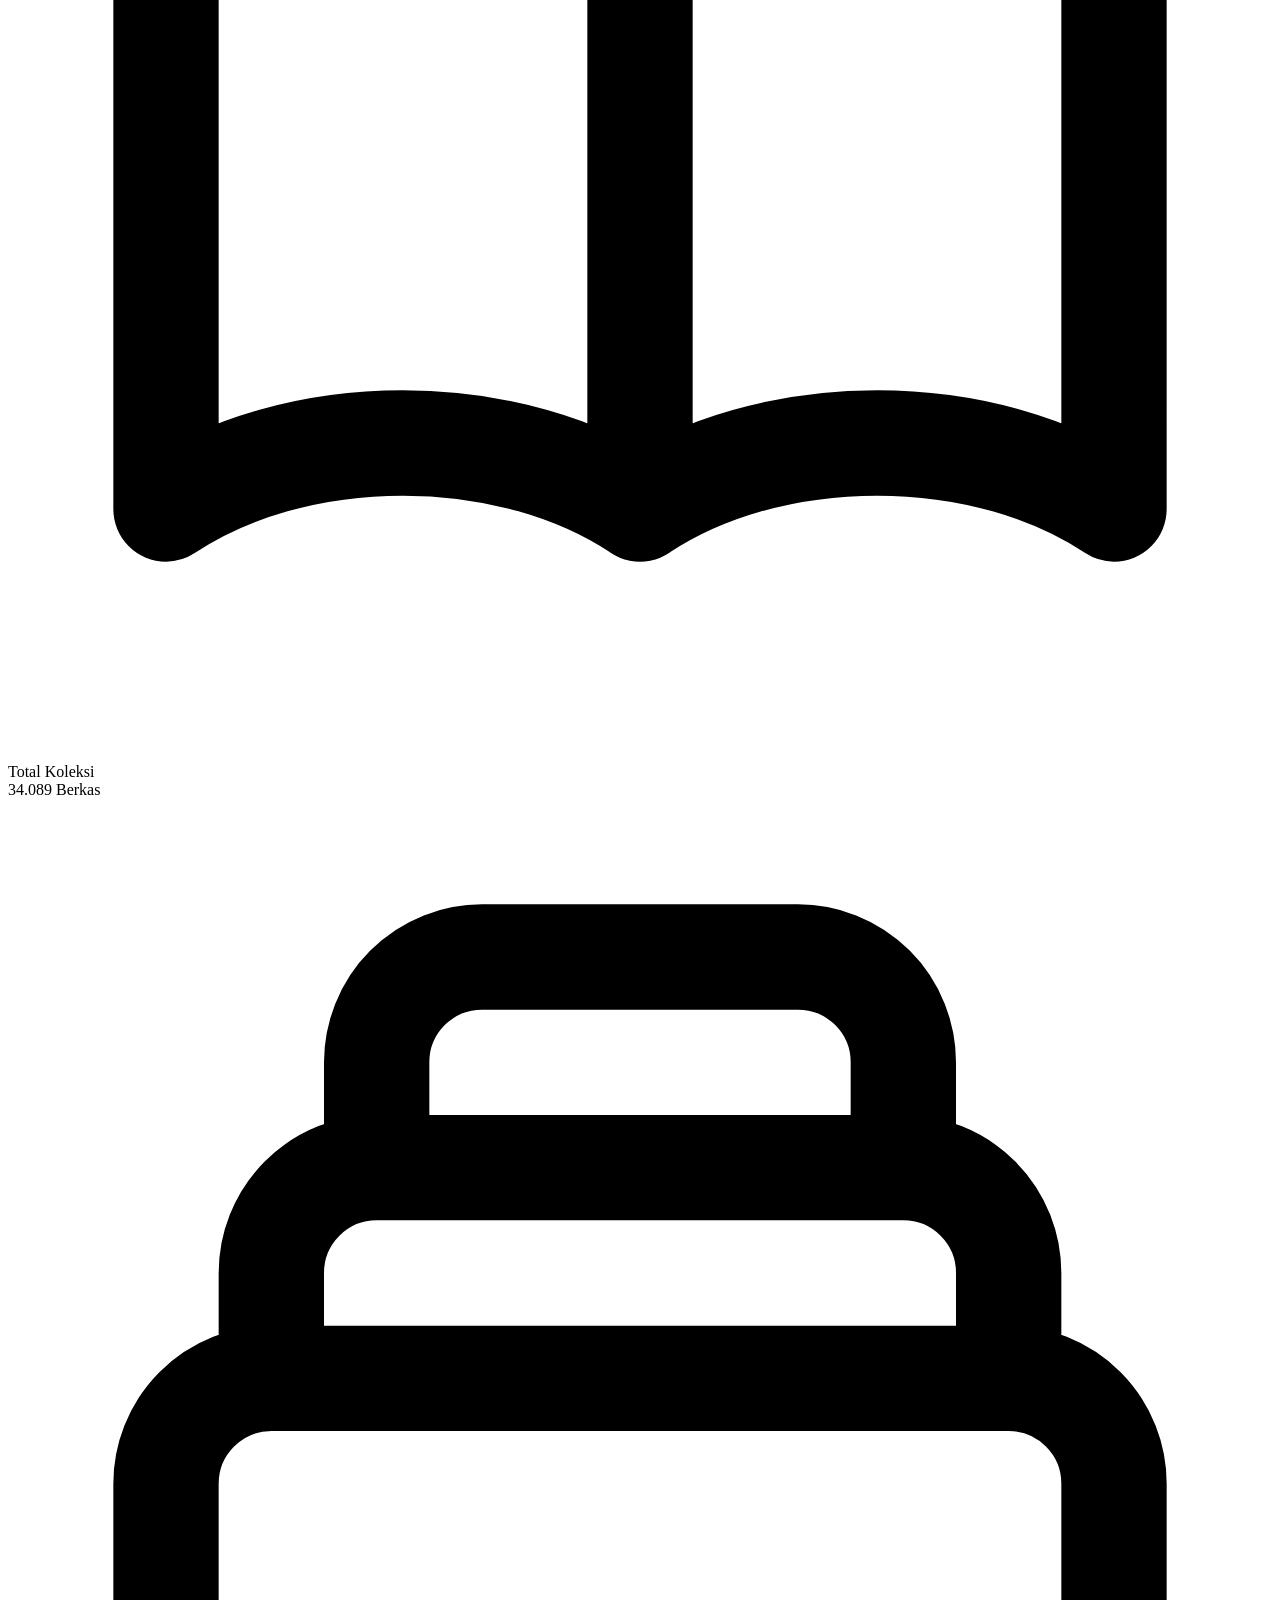
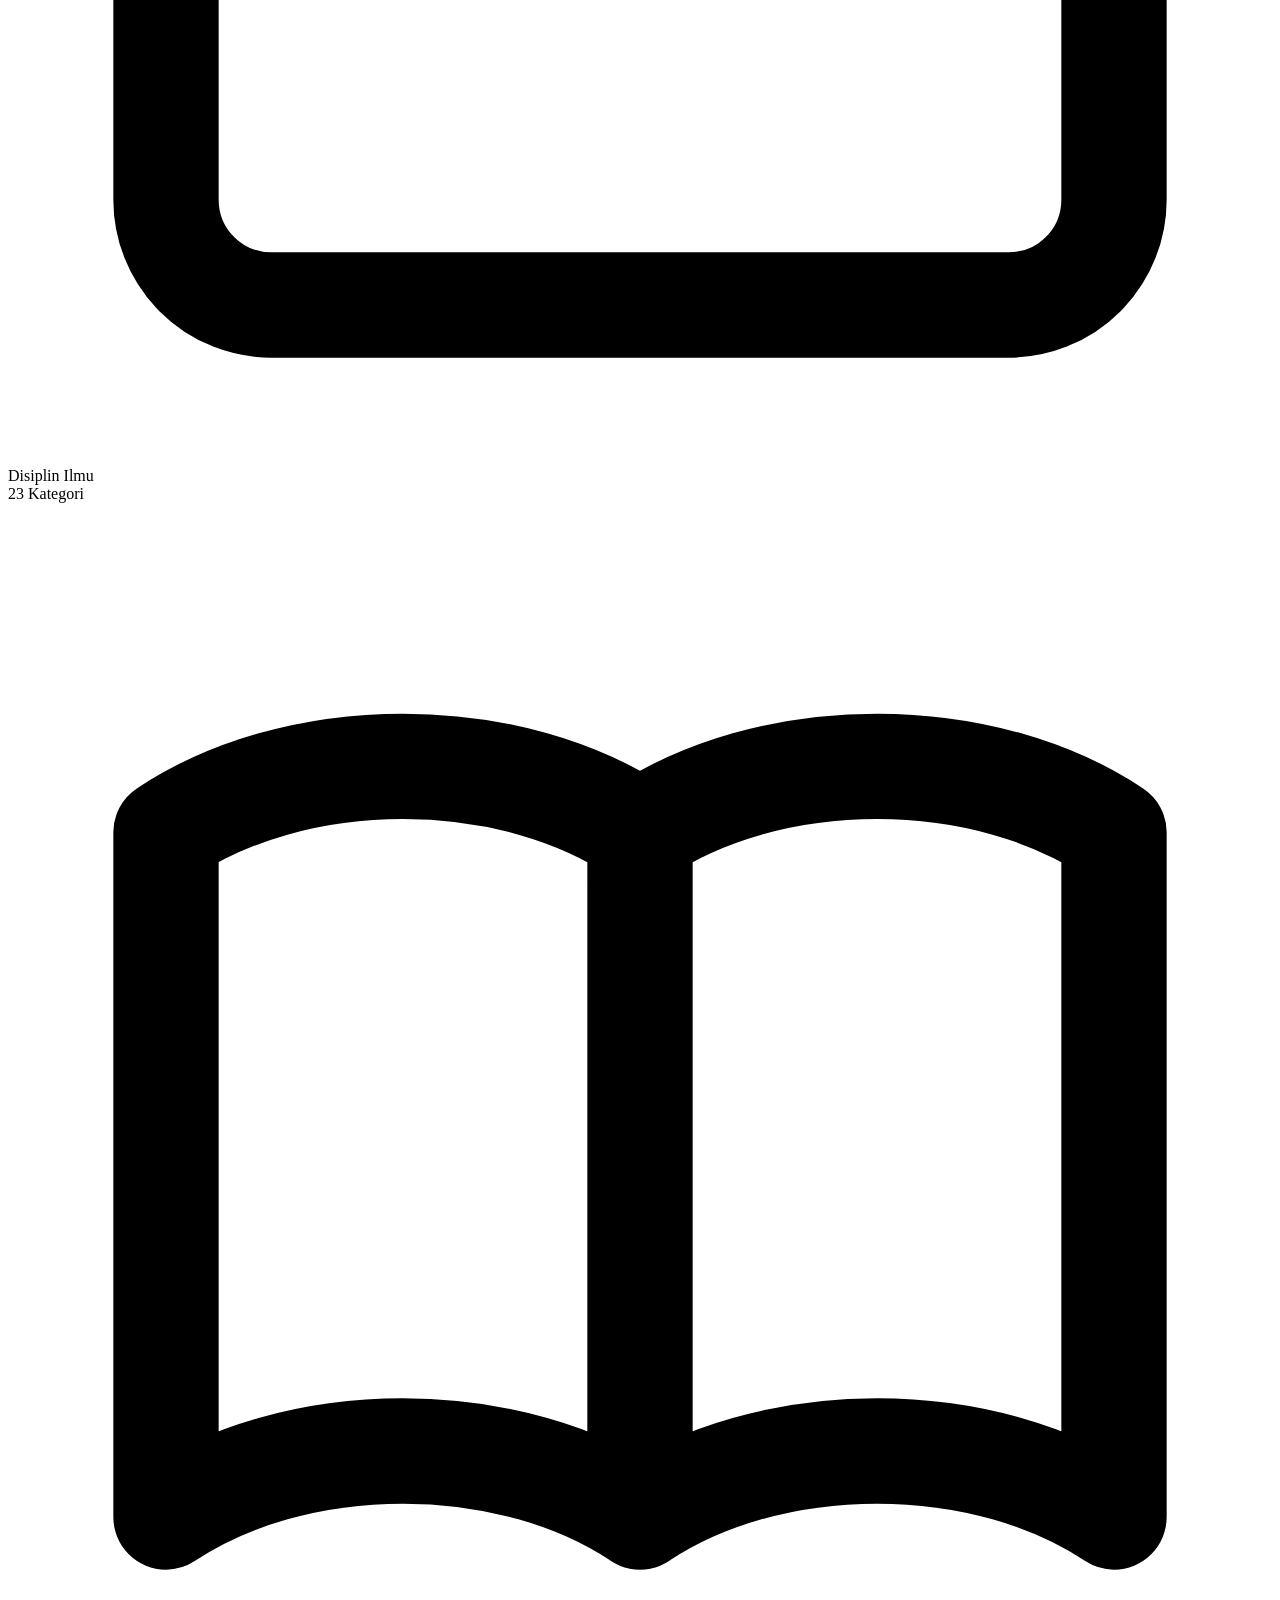
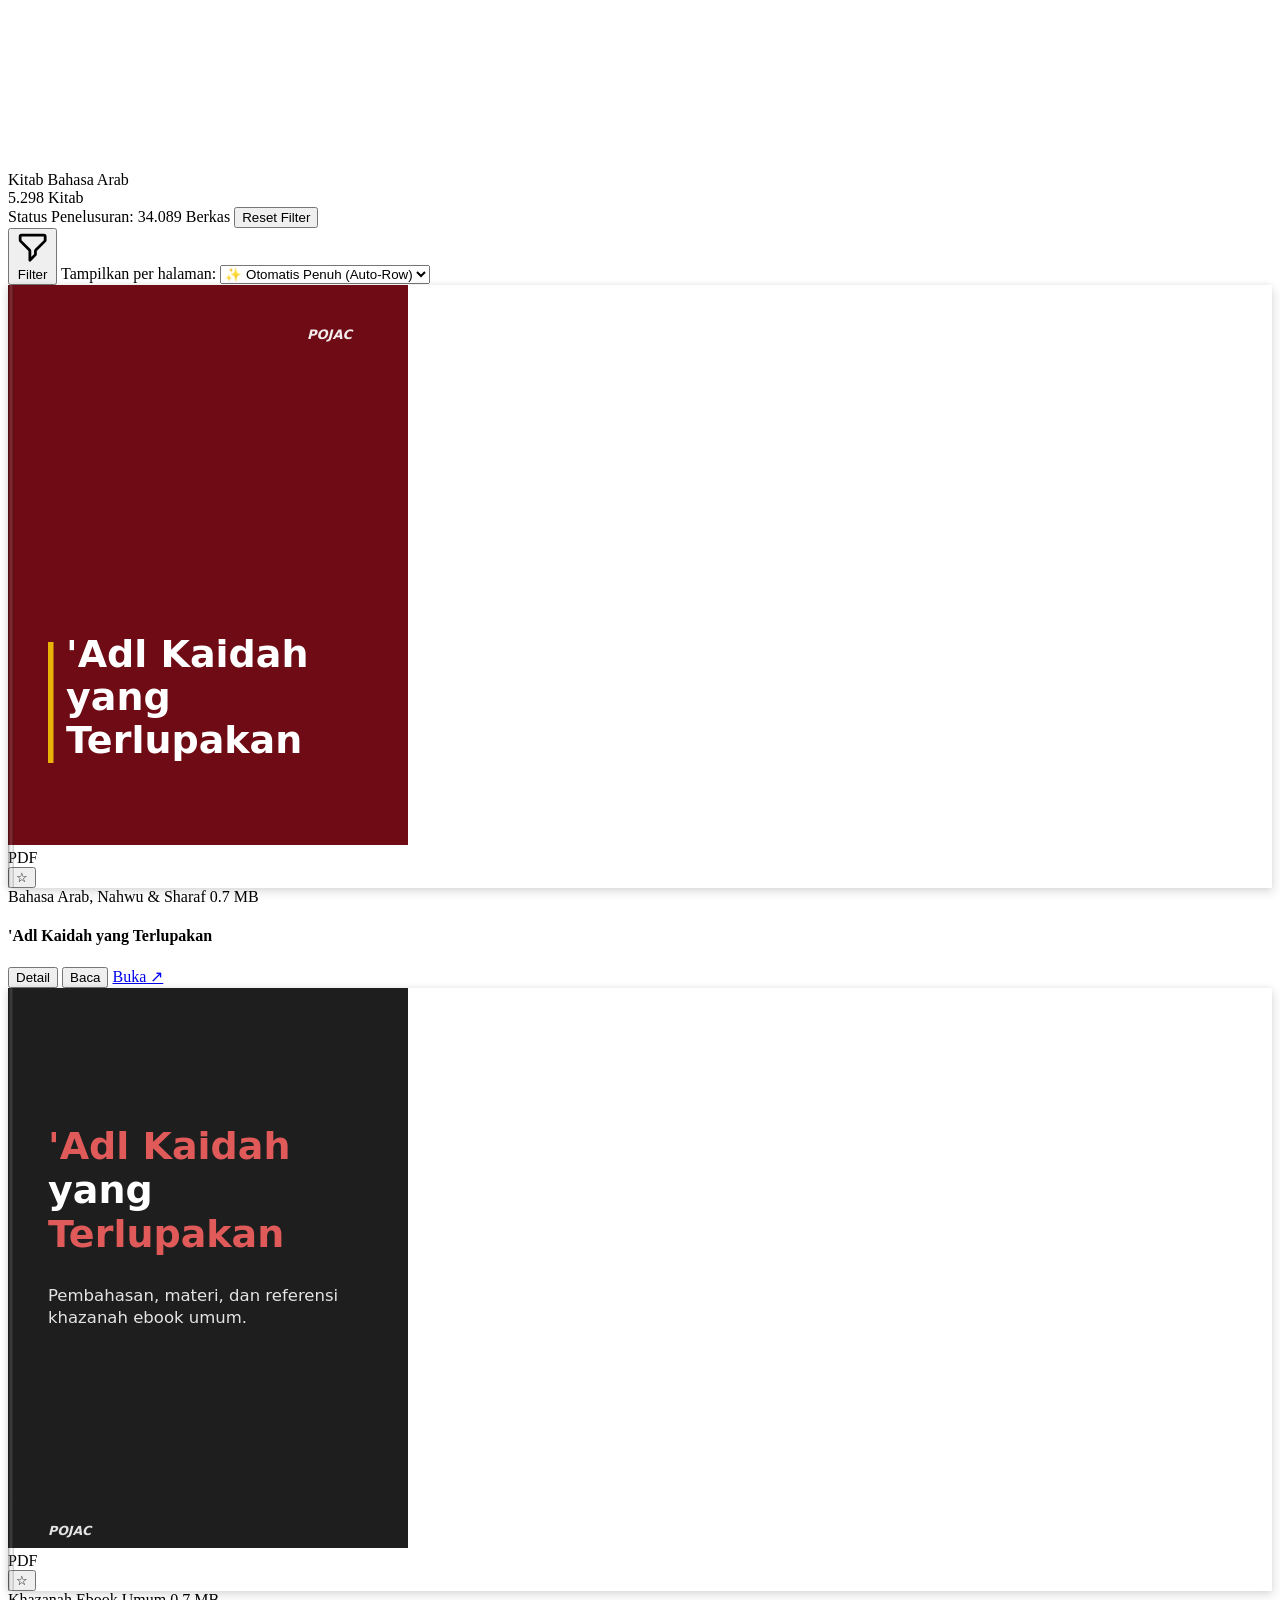
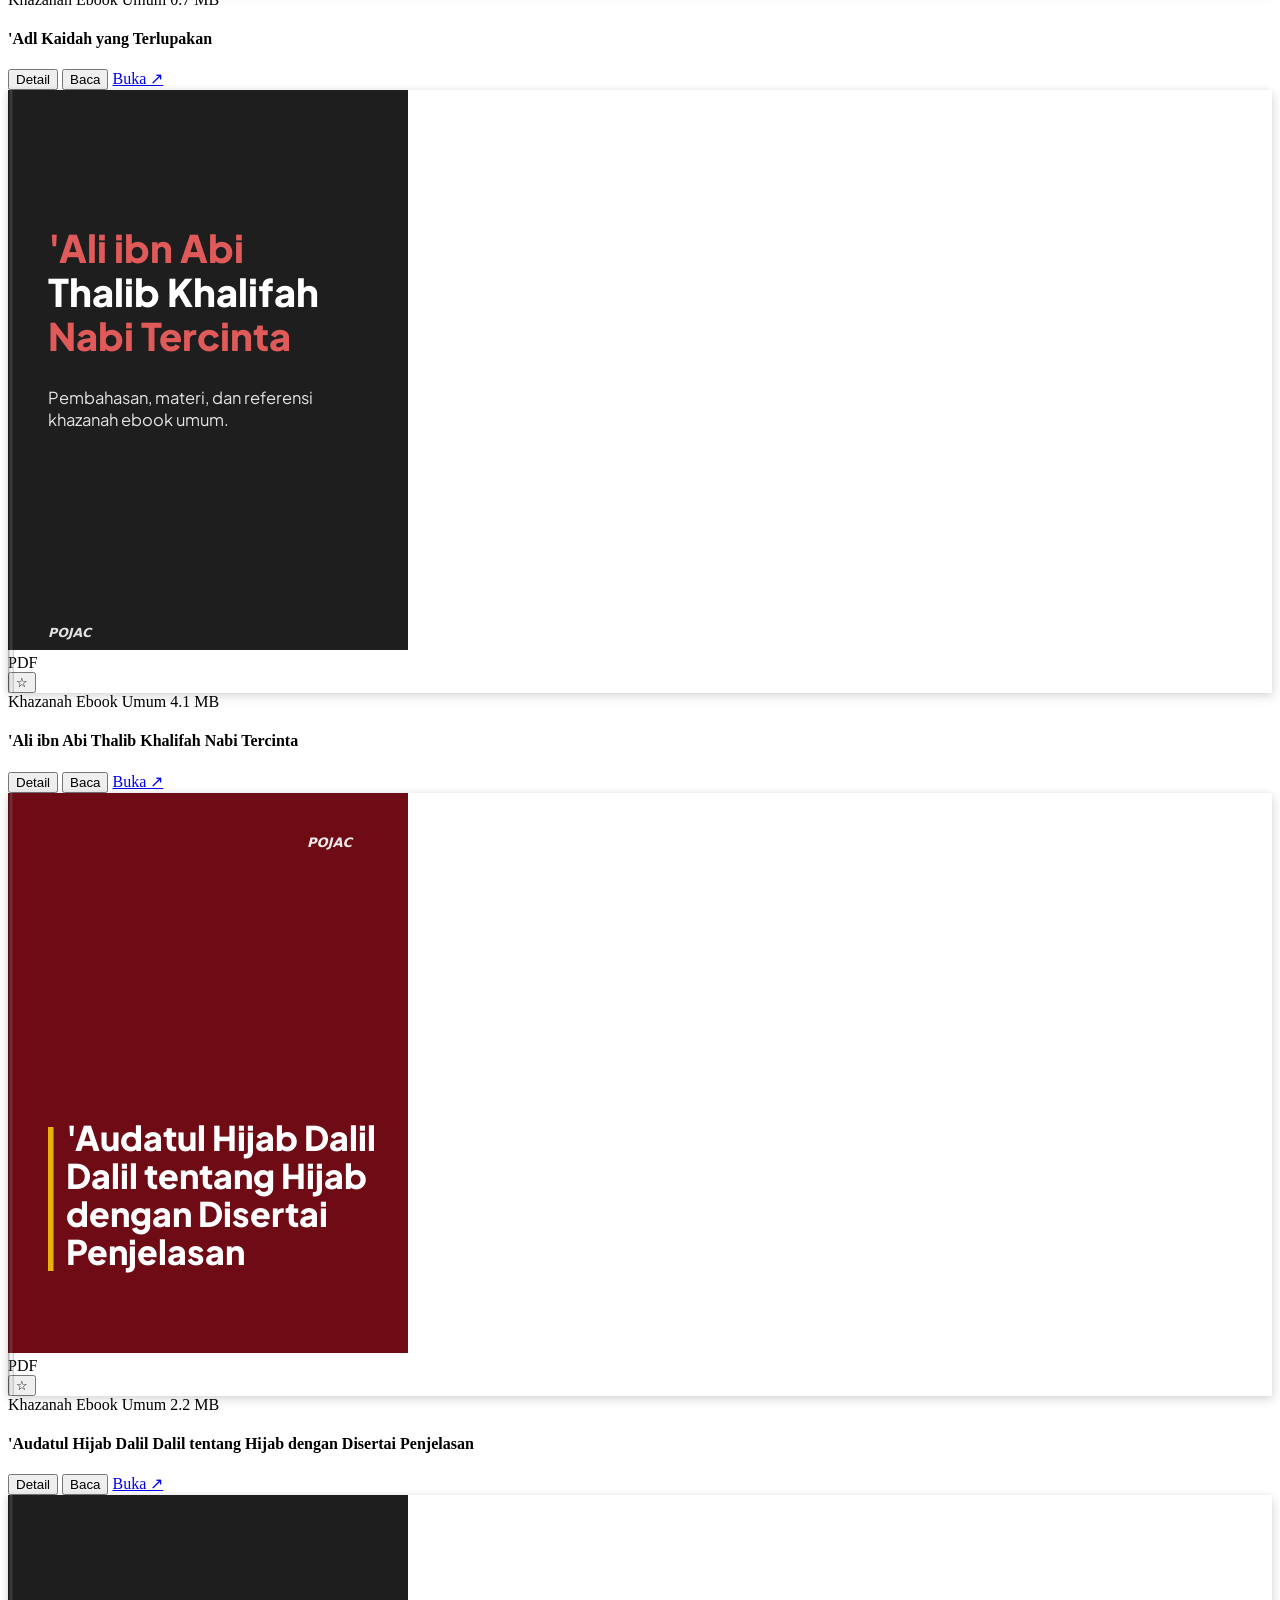
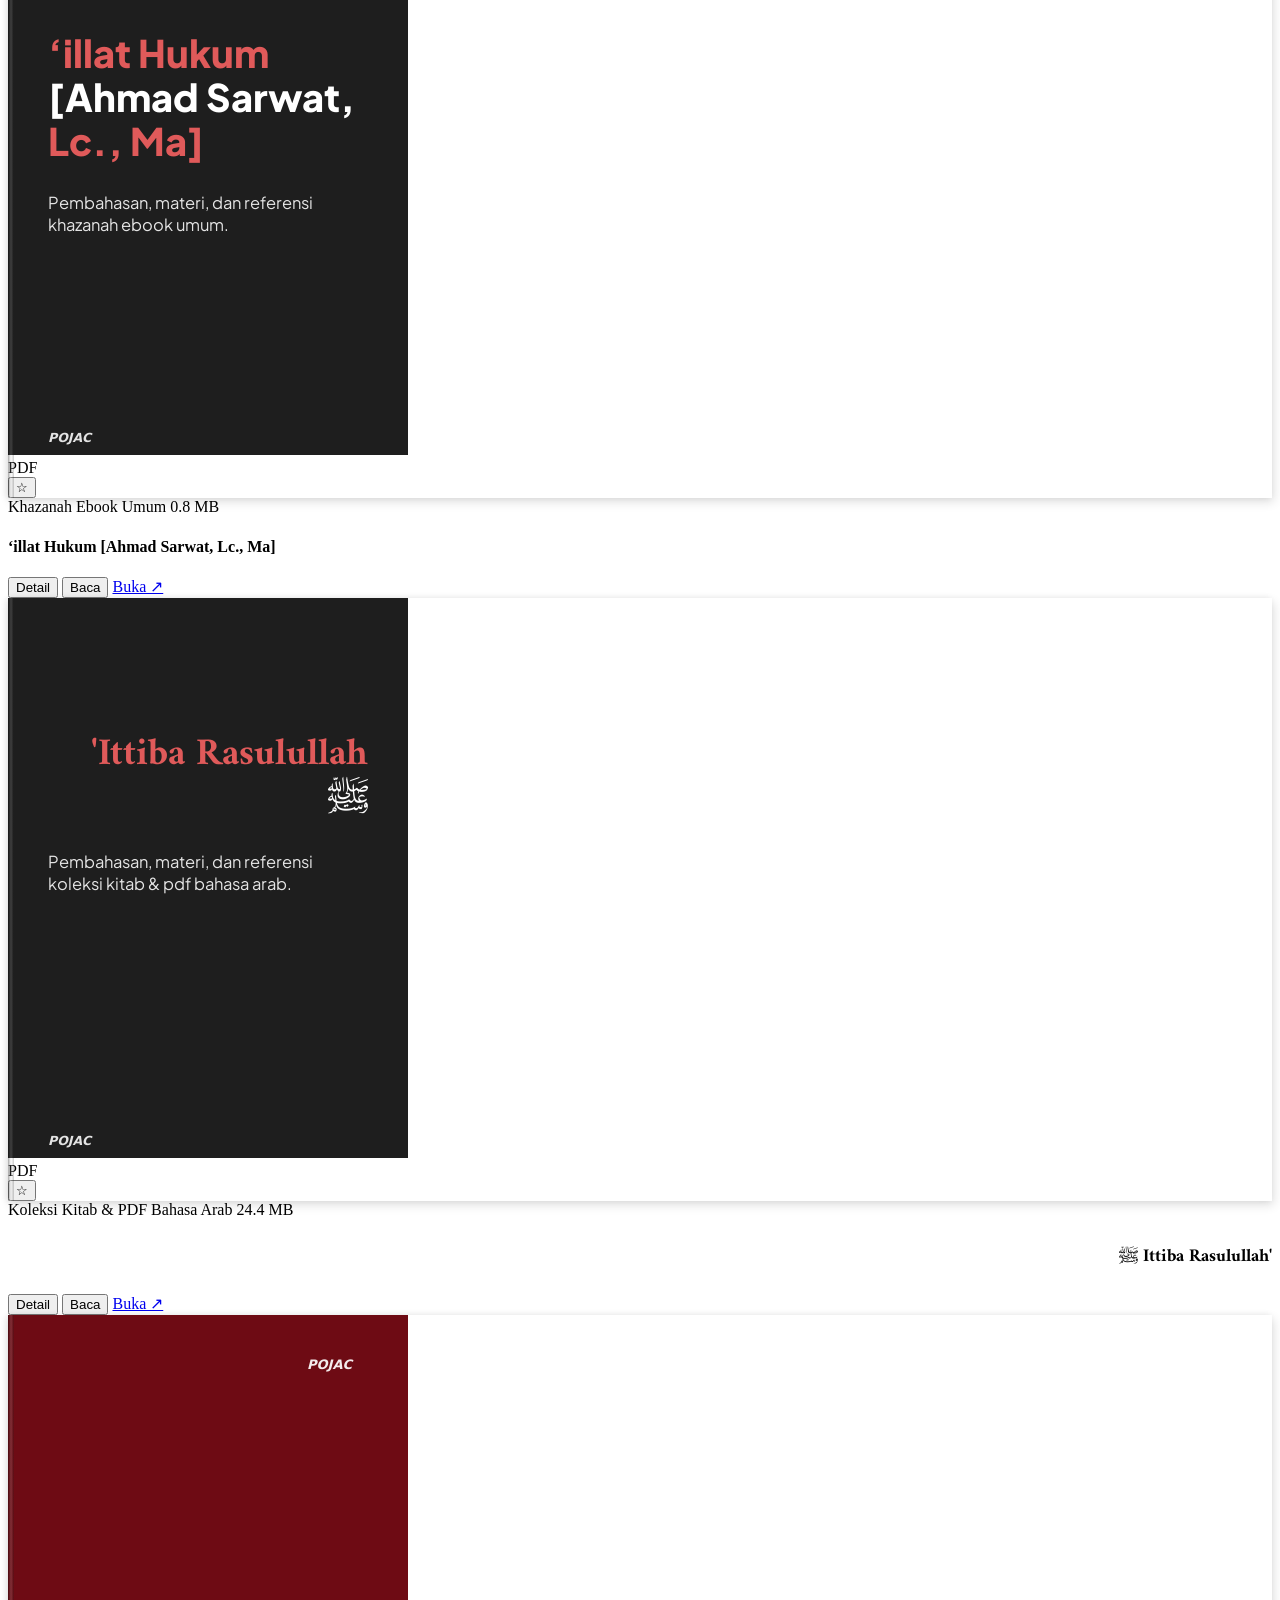
==== commit 43bd2790: "style: remove language tag badge (ID ID) from book cards" ====
--- a/E-Library_Pojac.html
+++ b/E-Library_Pojac.html
@@ -1131,13 +1131,7 @@
     }
 
     function getLanguageBadge(langName) {
-      switch (langName) {
-        case 'Arab': return '<span class="bg-emerald-100 text-emerald-800 border border-emerald-200 px-2 py-0.5 rounded-md text-[10px] font-bold">🇸🇦 Arab</span>';
-        case 'Terjemahan (Arab - ID)': return '<span class="bg-brand-100 text-brand-800 border border-brand-200 px-2 py-0.5 rounded-md text-[10px] font-bold">📖 Terjemahan</span>';
-        case 'Pegon / Jawa': return '<span class="bg-amber-100 text-amber-800 border border-amber-200 px-2 py-0.5 rounded-md text-[10px] font-bold">📜 Pegon</span>';
-        case 'Inggris': return '<span class="bg-blue-100 text-blue-800 border border-blue-200 px-2 py-0.5 rounded-md text-[10px] font-bold">🇬🇧 English</span>';
-        default: return '<span class="bg-slate-100 text-slate-700 border border-slate-200 px-2 py-0.5 rounded-md text-[10px] font-semibold">🇮🇩 ID</span>';
-      }
+      return '';
     }
 
     // Palette theme generator for procedural luxury covers
@@ -1219,10 +1213,9 @@
                   </button>
                 </div>
 
-                <!-- Tag Bahasa & Kategori -->
+                <!-- Tag Kategori & Ukuran -->
                 <div class="flex items-center gap-1.5 mb-1.5 flex-wrap">
-                  ${getLanguageBadge(langName)}
-                  <span class="text-[10px] text-slate-500 truncate max-w-[110px] font-medium" title="${escapeHtml(displayCat(catName))}">${escapeHtml(displayCat(catName))}</span>
+                  <span class="text-[10px] text-slate-500 truncate max-w-[160px] font-medium" title="${escapeHtml(displayCat(catName))}">${escapeHtml(displayCat(catName))}</span>
                   <span class="ml-auto text-[10px] text-slate-400 font-mono font-bold shrink-0">${sizeMb.toFixed(1)} MB</span>
                 </div>
 
@@ -1290,7 +1283,7 @@
               <td class="py-2 px-4 font-bold text-slate-900 max-w-md ${isAr ? 'arabic-title' : 'truncate'}" title="${escapeHtml(title)}">${escapeHtml(title)}</td>
               <td class="py-2 px-4 text-slate-600 max-w-[200px] truncate font-medium">${escapeHtml(displayCat(catName))}</td>
               <td class="py-2 px-4 font-bold text-slate-700 text-center font-mono">${jilid}</td>
-              <td class="py-2 px-4 text-center">${getLanguageBadge(langName)}</td>
+              <td class="py-2 px-4 text-center text-xs text-slate-600 font-medium">${escapeHtml(langName)}</td>
               <td class="py-2 px-4 text-center"><span class="px-2 py-0.5 rounded-md text-[10px] font-extrabold ${getFormatBadgeColor(fmt)} font-mono">${fmt}</span></td>
               <td class="py-2 px-4 text-slate-600 font-mono text-right font-medium">${sizeMb.toFixed(2)} MB</td>
               <td class="py-2 px-4 text-center space-x-1">
